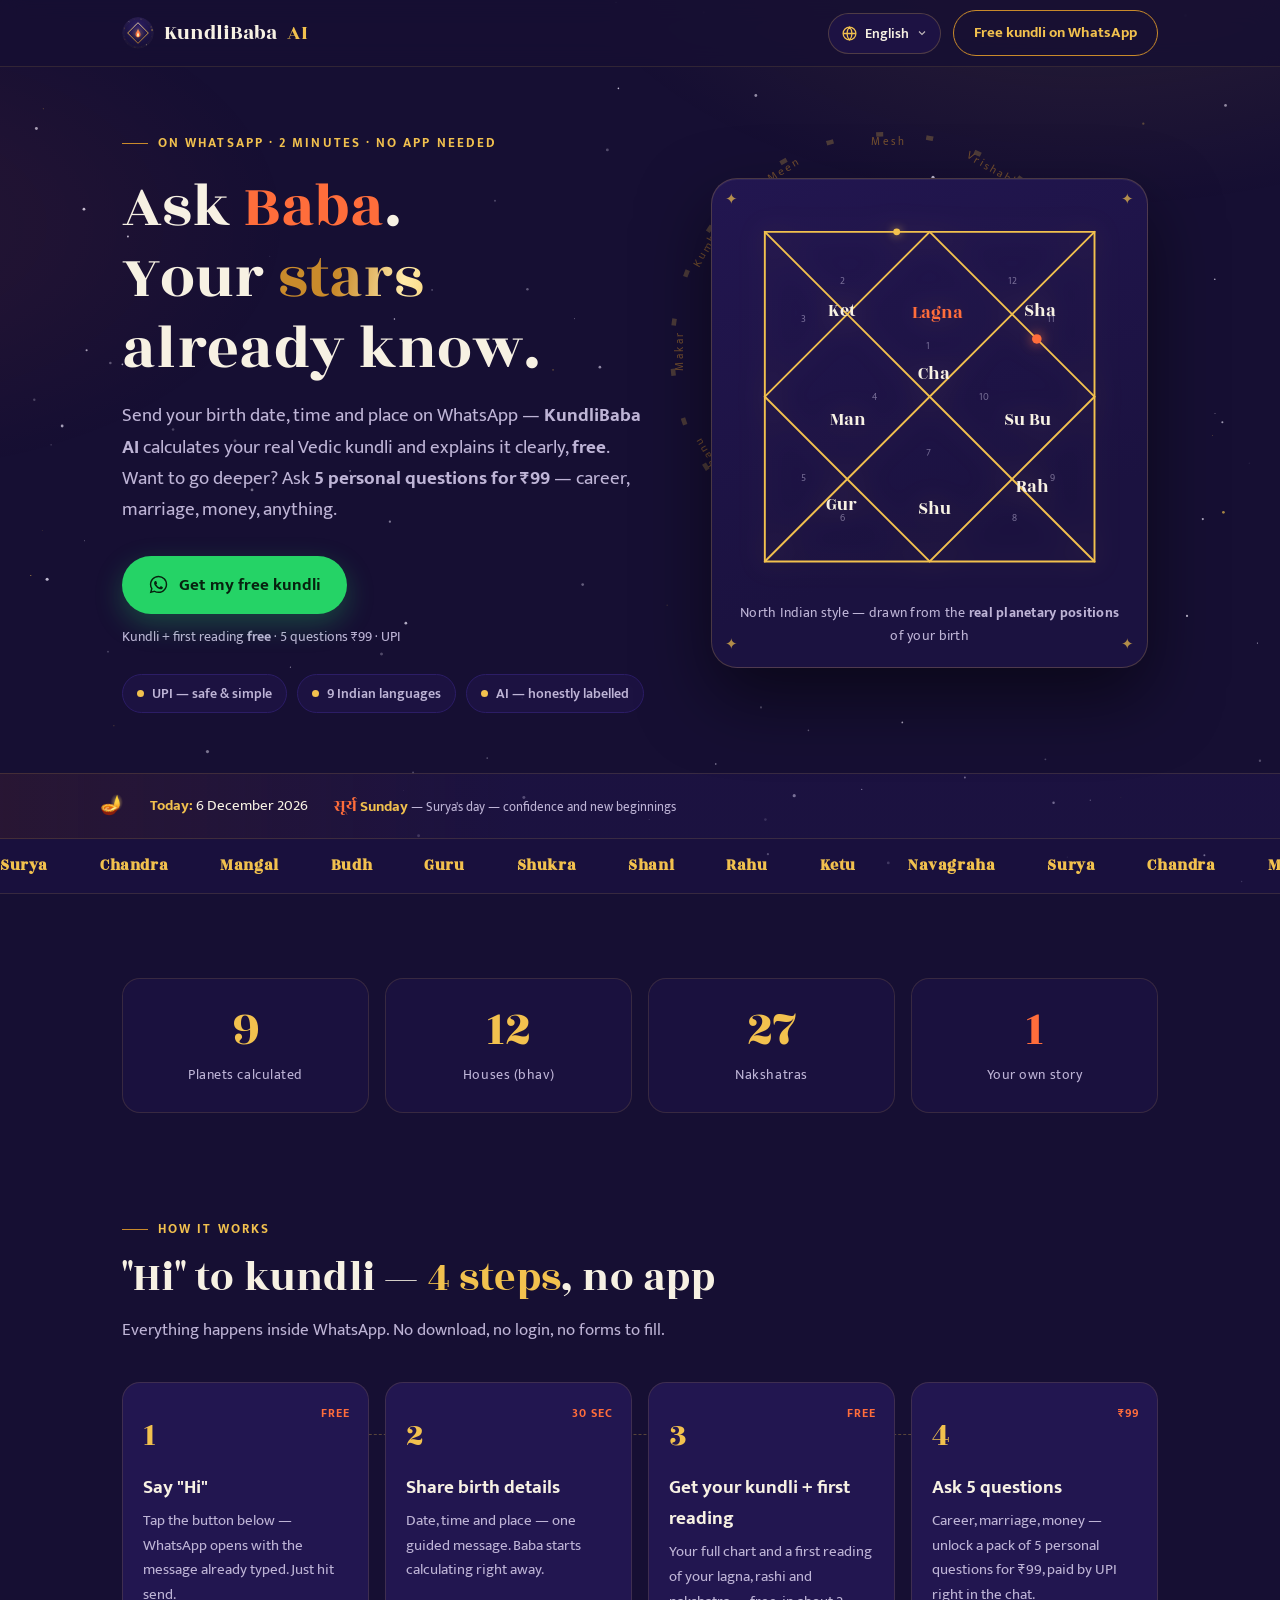
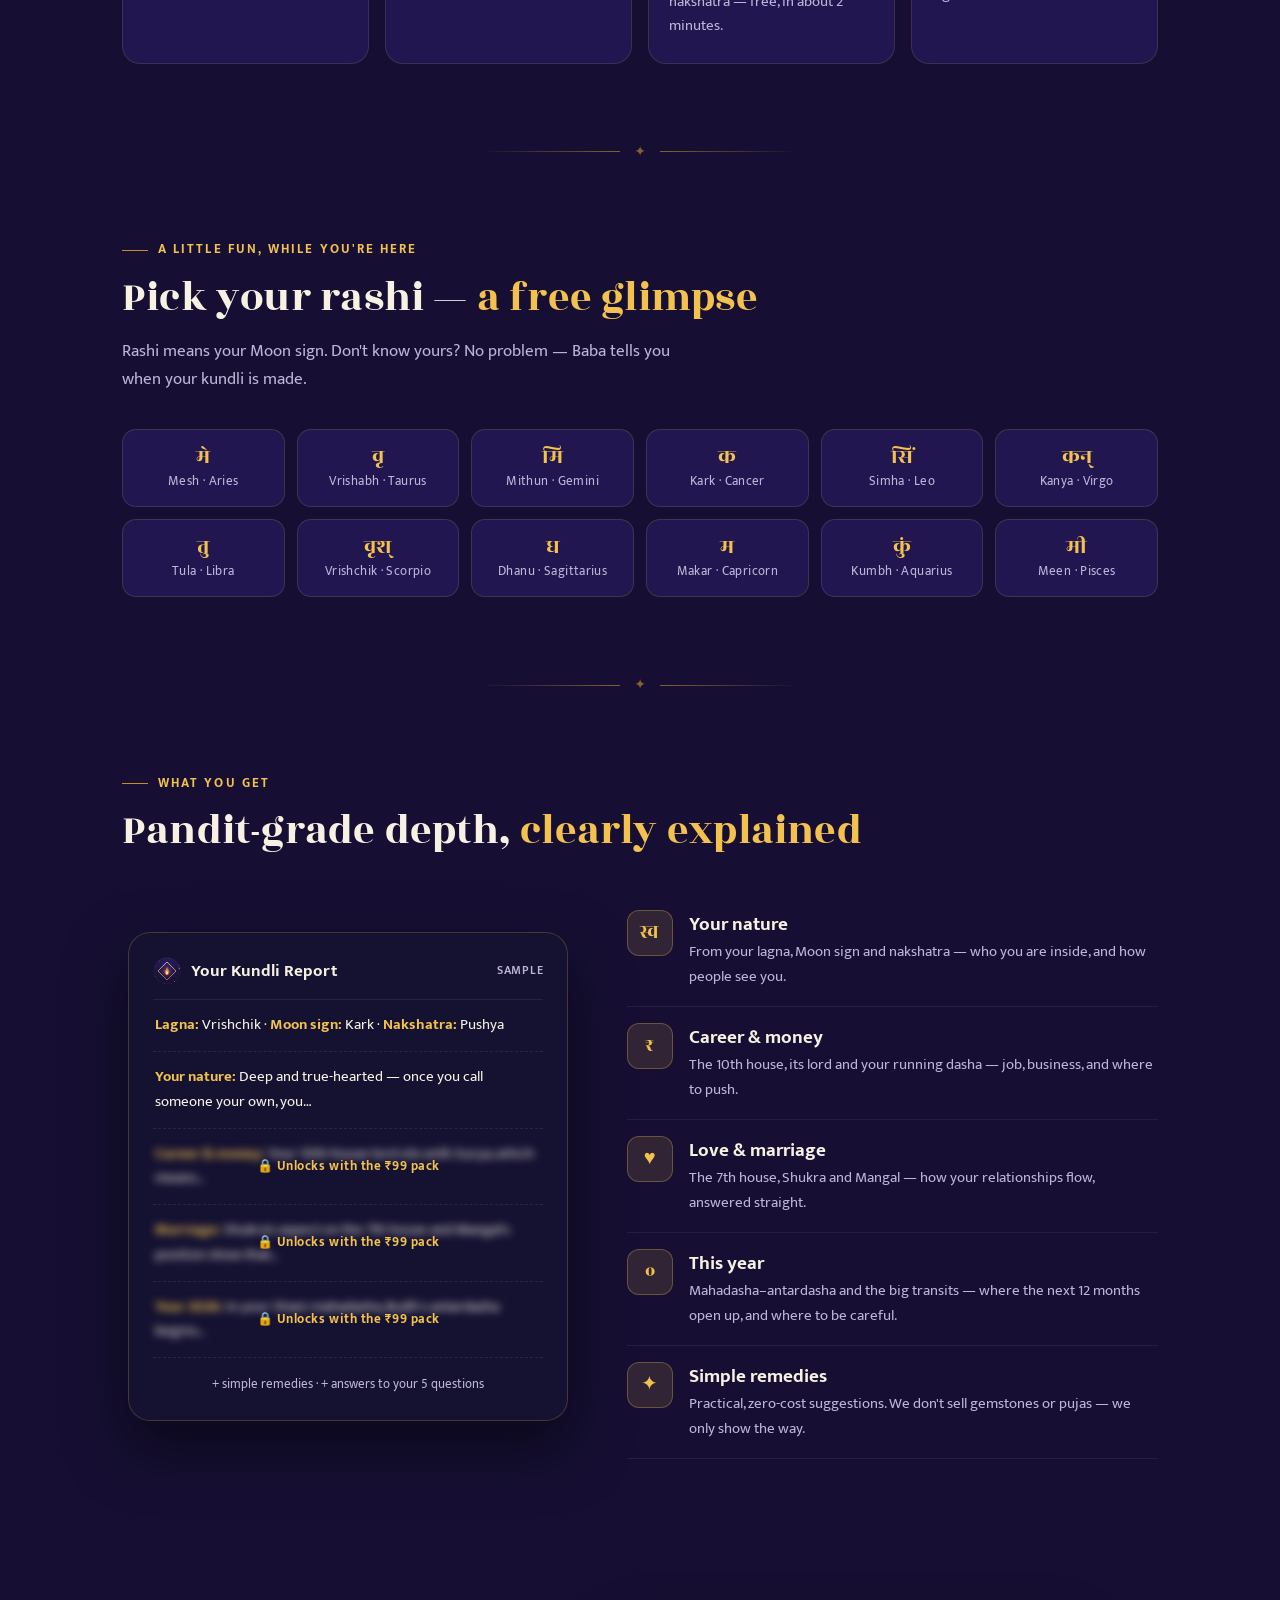
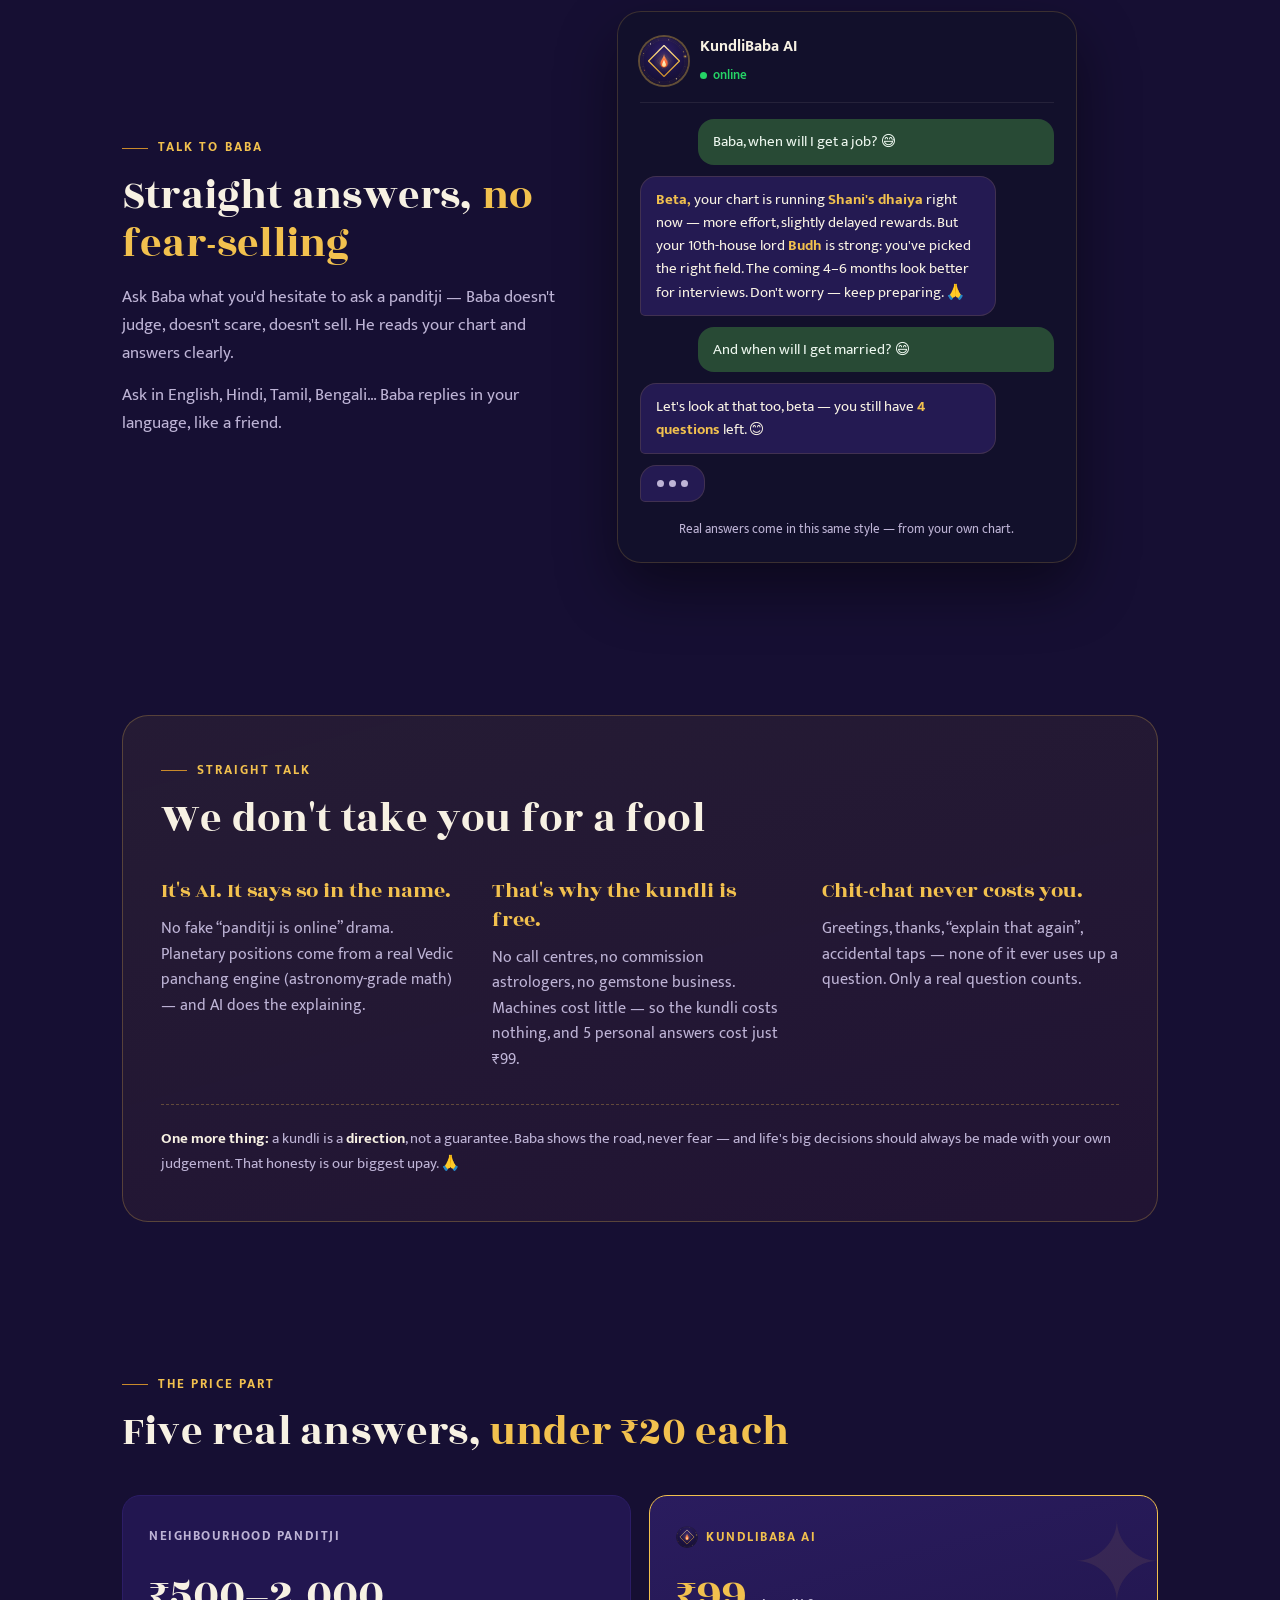
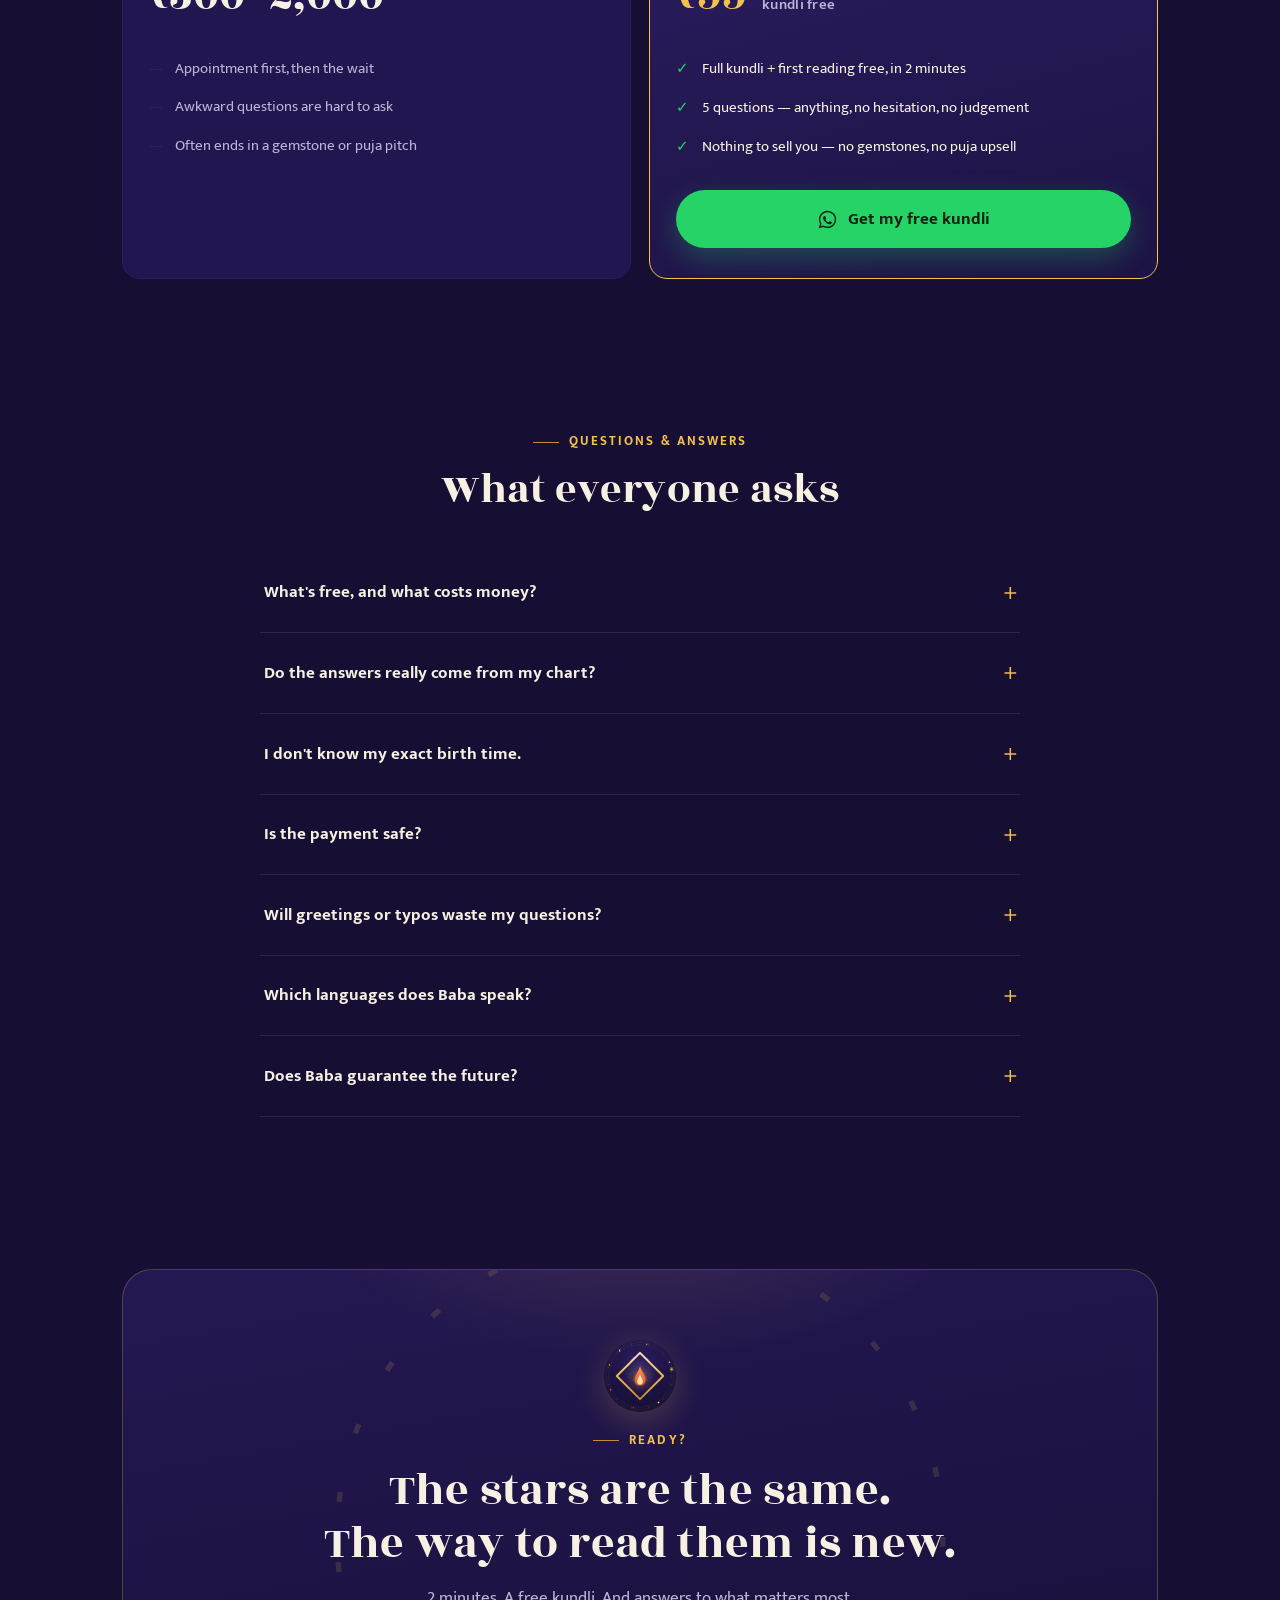
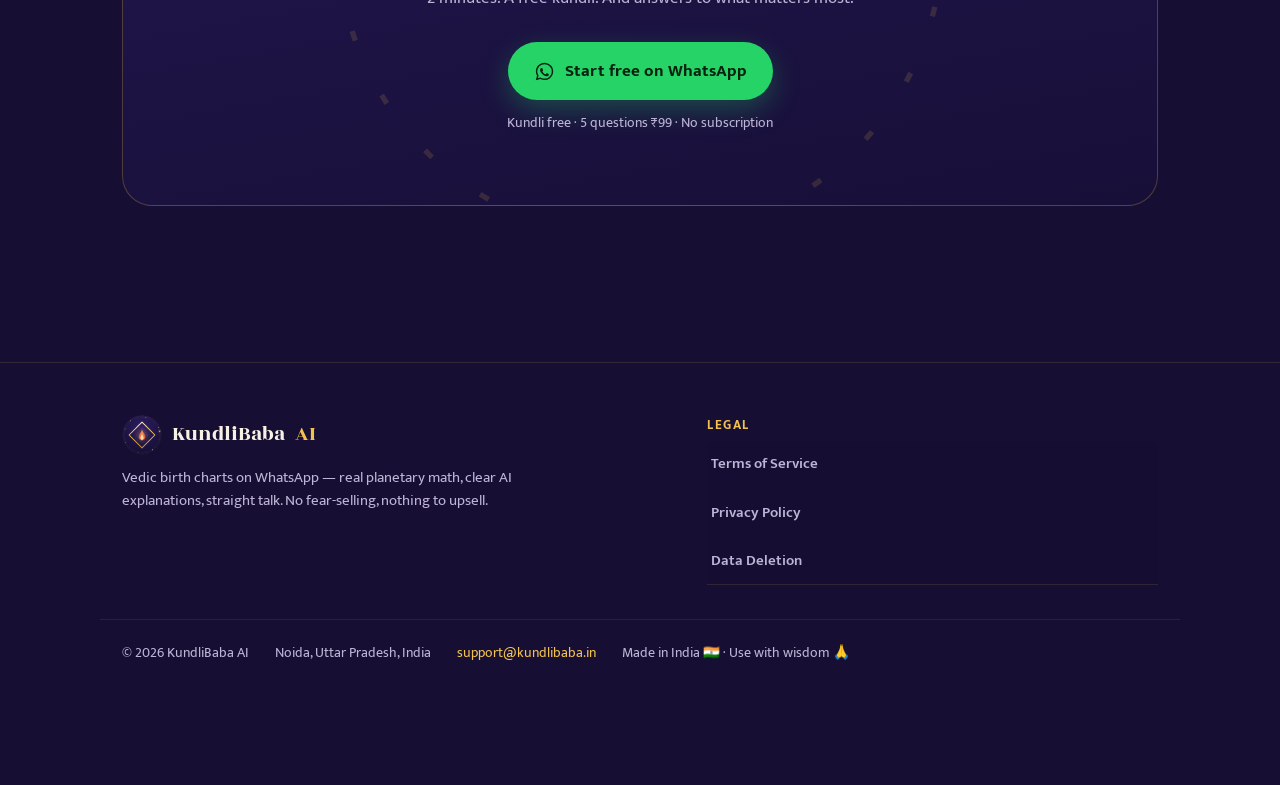
==== index.html @ a48cecd5 "i18n: full native-script purity for ticker, zodiac wheel and sample chart Per the "clean & standard"" ====
<!DOCTYPE html>
<html lang="en">
<head>
<meta charset="UTF-8">
<meta name="viewport" content="width=device-width, initial-scale=1.0">
<title>KundliBaba AI — Free Vedic Kundli on WhatsApp in 2 Minutes | 9 Indian Languages</title>
<meta name="description" content="Get your real Vedic janm kundli free on WhatsApp in 2 minutes — accurate planetary math, clear AI explanations in English, Hindi & 7 more Indian languages. Then ask 5 personal questions for just ₹99 via UPI.">
<meta property="og:title" content="KundliBaba AI — Free kundli on WhatsApp, 2 minutes">
<meta property="og:description" content="Send 'Hi' on WhatsApp. Share birth details. Get your full Vedic kundli + first reading free. Ask 5 personal questions for ₹99 via UPI. Available in 9 Indian languages.">
<meta property="og:type" content="website">
<meta property="og:url" content="https://kundlibaba.in">
<meta property="og:site_name" content="KundliBaba AI">
<meta property="og:image" content="https://kundlibaba.in/logo/icon-1024.png">
<meta property="og:image:width" content="1024">
<meta property="og:image:height" content="1024">
<meta property="og:image:alt" content="KundliBaba AI — Cosmic Yantra brand mark">
<meta name="twitter:card" content="summary">
<meta name="twitter:title" content="KundliBaba AI — Free kundli on WhatsApp, 2 minutes">
<meta name="twitter:description" content="Send 'Hi' on WhatsApp. Get your full Vedic kundli + first reading free. 5 personal questions for ₹99 via UPI. 9 Indian languages.">
<meta name="twitter:image" content="https://kundlibaba.in/logo/icon-1024.png">
<link rel="shortcut icon" href="logo/favicon-32.png">
<meta name="msapplication-TileImage" content="logo/icon-512.png">
<meta name="msapplication-TileColor" content="#160F33">
<link rel="manifest" href="site.webmanifest">
<link rel="icon" href="logo/icon-circle.svg" type="image/svg+xml">
<link rel="icon" href="logo/favicon-16.png" type="image/png" sizes="16x16">
<link rel="icon" href="logo/favicon-32.png" type="image/png" sizes="32x32">
<link rel="icon" href="logo/favicon-48.png" type="image/png" sizes="48x48">
<link rel="icon" href="logo/icon-64.png" type="image/png" sizes="64x64">
<link rel="icon" href="logo/icon-192.png" type="image/png" sizes="192x192">
<link rel="apple-touch-icon" href="logo/icon-180.png" sizes="180x180">
<link rel="apple-touch-icon" href="logo/dp-circle-640.png" sizes="640x640">
<script type="application/ld+json">{"@context":"https://schema.org","@type":"Organization","name":"KundliBaba AI","url":"https://kundlibaba.in","logo":"https://kundlibaba.in/logo/icon-1024.png","description":"Vedic janm kundli on WhatsApp — real planetary math, clear AI explanations in 9 Indian languages. Free kundli and first reading; 5 personal questions for ₹99.","contactPoint":{"@type":"ContactPoint","email":"support@kundlibaba.in","contactType":"customer support"}}</script>
<link rel="preconnect" href="https://fonts.googleapis.com">
<link rel="preconnect" href="https://fonts.gstatic.com" crossorigin>
<link href="https://fonts.googleapis.com/css2?family=Rozha+One&family=Mukta:wght@400;500;600;700&family=Noto+Sans+Devanagari:wght@400;600;700&family=Noto+Sans+Gurmukhi:wght@400;600;700&family=Noto+Sans+Gujarati:wght@400;600;700&family=Noto+Sans+Bengali:wght@400;600;700&family=Noto+Sans+Tamil:wght@400;600;700&family=Noto+Sans+Telugu:wght@400;600;700&display=swap" rel="stylesheet">
<style>
/* ================= KundliBaba AI — v3 tokens ================= */
:root{
  --raat:#160F33;--raat-2:#221650;--raat-3:#2C1D66;
  --gold:#F2C14E;--gold-deep:#C98A2B;--sindoor:#FF6D3B;
  --chaand:#F7F1E3;--chaand-dim:#BEB4D6;
  --wa:#25D366;--wa-deep:#1FAF54;
  --maxw:1080px;--radius:18px;
  --indic:'Noto Sans Devanagari','Noto Sans Gurmukhi','Noto Sans Gujarati','Noto Sans Bengali','Noto Sans Tamil','Noto Sans Telugu';
}
*{margin:0;padding:0;box-sizing:border-box}
html{scroll-behavior:smooth}
body{background:var(--raat);color:var(--chaand);font-family:'Mukta',var(--indic),system-ui,-apple-system,'Segoe UI',sans-serif;font-size:17px;line-height:1.65;overflow-x:hidden}
body::before{content:"";position:fixed;inset:0;pointer-events:none;z-index:1;
  background:radial-gradient(900px 500px at 85% -10%, rgba(242,193,78,.10), transparent 60%),
             radial-gradient(700px 420px at -10% 25%, rgba(255,109,59,.07), transparent 60%);}
::selection{background:var(--gold);color:var(--raat)}
img,svg{display:block;max-width:100%}
a{color:inherit}
#stars{position:fixed;inset:0;z-index:0;pointer-events:none}
.wrap{max-width:var(--maxw);margin:0 auto;padding:0 22px;position:relative;z-index:2}
.section{padding:76px 0;position:relative;z-index:2}
.eyebrow{font-size:13px;font-weight:700;letter-spacing:.16em;text-transform:uppercase;color:var(--gold);display:flex;align-items:center;gap:10px}
.eyebrow::before{content:"";width:26px;height:1px;background:var(--gold-deep)}
h1,h2{font-family:'Rozha One',var(--indic),Georgia,serif;font-weight:400;line-height:1.14;letter-spacing:.005em}
h2{font-size:clamp(28px,4.6vw,42px);margin:14px 0 14px}
.lead{color:var(--chaand-dim);max-width:56ch}
.gold-shimmer{background:linear-gradient(100deg,var(--gold-deep) 20%,#FFE9A8 40%,var(--gold) 60%,var(--gold-deep) 80%);background-size:220% 100%;-webkit-background-clip:text;background-clip:text;color:transparent;animation:shimmer 4.2s linear infinite}
@keyframes shimmer{to{background-position:-220% 0}}
.divider{display:flex;justify-content:center;align-items:center;gap:14px;color:var(--gold-deep);opacity:.65;font-size:14px}
.divider::before,.divider::after{content:"";height:1px;width:min(140px,24vw);background:linear-gradient(90deg,transparent,var(--gold-deep));}
.divider::after{background:linear-gradient(90deg,var(--gold-deep),transparent)}

/* progress bar */
#progress{position:fixed;top:0;left:0;height:3px;width:100%;background:linear-gradient(90deg,var(--gold),var(--sindoor));transform-origin:0 50%;transform:scaleX(0);z-index:70}

/* ---------- buttons ---------- */
.btn{display:inline-flex;align-items:center;justify-content:center;gap:10px;font-family:'Mukta',var(--indic),sans-serif;font-weight:700;font-size:17px;padding:15px 26px;border-radius:999px;text-decoration:none;transition:transform .15s ease,box-shadow .15s ease,background .15s ease;cursor:pointer;border:0;position:relative;overflow:hidden}
.btn:focus-visible{outline:3px solid var(--gold);outline-offset:3px}
.btn-wa{background:var(--wa);color:#07220F;box-shadow:0 10px 28px rgba(37,211,102,.28)}
.btn-wa::after{content:"";position:absolute;top:0;left:-80%;width:50%;height:100%;background:linear-gradient(100deg,transparent,rgba(255,255,255,.5),transparent);transform:skewX(-20deg);transition:left .55s ease}
.btn-wa:hover::after{left:130%}
.btn-wa:hover{transform:translateY(-2px);background:#2BE271;box-shadow:0 14px 34px rgba(37,211,102,.36)}
.btn-wa svg{width:21px;height:21px;flex:none}
.btn-ghost{background:transparent;color:var(--gold);border:1.5px solid var(--gold-deep);font-size:15px;padding:10px 20px}
.btn-ghost:hover{background:rgba(242,193,78,.08)}
.btn-note{font-size:13.5px;color:var(--chaand-dim);margin-top:12px}

/* ---------- nav ---------- */
nav{position:sticky;top:0;z-index:50;background:rgba(22,15,51,.82);backdrop-filter:blur(12px);border-bottom:1px solid rgba(242,193,78,.12)}
.nav-in{display:flex;align-items:center;justify-content:space-between;height:66px;gap:12px}
.logo{display:flex;align-items:center;gap:10px;text-decoration:none;font-family:'Rozha One',serif;font-size:21px;color:var(--chaand);flex:none}
.logo b{color:var(--gold);font-weight:400}
.logo-mark,.brand-mark{width:32px;height:32px;flex:none;border-radius:50%;object-fit:cover}
.brand-mark-lg{width:40px;height:40px}
.brand-mark-xl{width:72px;height:72px;box-shadow:0 8px 32px rgba(242,193,78,.22)}
.preview-head .brand-icon{width:28px;height:28px;border-radius:50%;object-fit:cover;flex:none}
.sticky-brand{width:38px;height:38px;border-radius:50%;object-fit:cover;flex:none}
.nav-right{display:flex;align-items:center;gap:12px}

/* ---------- language switcher ---------- */
.lang-switch{position:relative}
.lang-btn{display:inline-flex;align-items:center;gap:7px;background:rgba(34,22,80,.6);border:1px solid rgba(242,193,78,.24);color:var(--chaand);font-family:'Mukta',var(--indic),sans-serif;font-size:14px;font-weight:600;padding:8px 12px;border-radius:999px;cursor:pointer;transition:border-color .15s,background .15s;white-space:nowrap}
.lang-btn:hover{border-color:rgba(242,193,78,.5);background:rgba(34,22,80,.9)}
.lang-btn:focus-visible{outline:3px solid var(--gold);outline-offset:2px}
.lang-btn .globe{width:17px;height:17px;flex:none;color:var(--gold)}
.lang-btn .chev{width:12px;height:12px;flex:none;opacity:.75;transition:transform .2s}
.lang-switch.open .lang-btn .chev{transform:rotate(180deg)}
.lang-menu{position:absolute;top:calc(100% + 8px);right:0;min-width:172px;background:#1B1240;border:1px solid rgba(242,193,78,.25);border-radius:14px;box-shadow:0 20px 46px rgba(0,0,0,.55);padding:6px;list-style:none;margin:0;opacity:0;visibility:hidden;transform:translateY(-6px);transition:opacity .18s,transform .18s,visibility .18s;z-index:80;max-height:74vh;overflow-y:auto}
.lang-switch.open .lang-menu{opacity:1;visibility:visible;transform:none}
.lang-menu li{padding:10px 14px;border-radius:9px;font-size:15px;cursor:pointer;color:var(--chaand-dim);transition:background .14s,color .14s;display:flex;align-items:center;justify-content:space-between;gap:12px;font-family:'Mukta',var(--indic),sans-serif}
.lang-menu li:hover{background:rgba(242,193,78,.1);color:var(--chaand)}
.lang-menu li[aria-selected="true"]{color:var(--gold);font-weight:700}
.lang-menu li[aria-selected="true"]::after{content:"✓";color:var(--gold);font-size:13px}
.lang-menu li:focus-visible{outline:2px solid var(--gold);outline-offset:-2px}

/* ---------- hero ---------- */
.hero{padding:66px 0 60px;position:relative;z-index:2}
.hero-grid{display:grid;grid-template-columns:1.12fr .98fr;gap:56px;align-items:center}
.hero h1{font-size:clamp(38px,6vw,62px);margin:18px 0 16px}
.hero h1 .accent{color:var(--sindoor)}
.hero h1 .line{display:block;opacity:0;transform:translateY(26px);animation:rise .8s cubic-bezier(.2,.7,.2,1) forwards}
.hero h1 .line:nth-child(2){animation-delay:.14s}
.hero h1 .line:nth-child(3){animation-delay:.28s}
.hero .lead,.hero .cta-block{opacity:0;transform:translateY(22px);animation:rise .8s .42s cubic-bezier(.2,.7,.2,1) forwards}
.hero .cta-block{animation-delay:.56s}
@keyframes rise{to{opacity:1;transform:none}}
.hero .lead{font-size:clamp(17px,2vw,19px);margin-bottom:30px}
.chips{display:flex;flex-wrap:wrap;gap:10px;margin-top:26px}
.chip{display:inline-flex;align-items:center;gap:8px;font-size:14px;font-weight:600;color:var(--chaand-dim);border:1px solid var(--raat-3);border-radius:999px;padding:7px 14px;background:rgba(34,22,80,.5)}
.chip i{width:7px;height:7px;border-radius:50%;background:var(--gold);flex:none}

/* ---------- kundli + mandala (signature) ---------- */
.chart-holder{position:relative;padding:10px;perspective:1100px}
.mandala{position:absolute;inset:-9%;z-index:0;opacity:.5;animation:spin 90s linear infinite;pointer-events:none}
.mandala text{font-family:'Mukta',sans-serif;font-size:15px;letter-spacing:.22em;fill:var(--gold-deep)}
.mandala .ticks{fill:none;stroke:rgba(242,193,78,.5);stroke-width:6;stroke-dasharray:.14 .86}
@keyframes spin{to{transform:rotate(360deg)}}
.chart-frame{position:relative;z-index:1;background:linear-gradient(160deg,var(--raat-2),#1B1240 70%);border:1px solid rgba(242,193,78,.22);border-radius:26px;padding:26px 26px 20px;box-shadow:0 30px 70px rgba(0,0,0,.5),inset 0 1px 0 rgba(247,241,227,.06);transition:transform .18s ease;will-change:transform}
.corner{position:absolute;font-family:'Rozha One',serif;color:var(--gold);opacity:.7;font-size:15px}
.corner.c1{top:9px;left:13px}.corner.c2{top:9px;right:13px}.corner.c3{bottom:9px;left:13px}.corner.c4{bottom:9px;right:13px}
.chart-frame figcaption{text-align:center;font-size:13.5px;color:var(--chaand-dim);margin-top:14px;letter-spacing:.02em}
#kundli{width:100%;height:auto;filter:drop-shadow(0 0 14px rgba(242,193,78,.22))}
#kundli .line{fill:none;stroke:var(--gold);stroke-width:2;stroke-linecap:round;stroke-dasharray:1;stroke-dashoffset:1}
#kundli .graha{font-family:'Rozha One',serif;font-size:19px;fill:var(--chaand);opacity:0;transition:opacity .8s ease}
#kundli .graha.accent{fill:var(--sindoor)}
#kundli .housenum{font-family:'Mukta',sans-serif;font-size:10px;fill:rgba(190,180,214,.55);opacity:0;transition:opacity 1s ease .2s}
#kundli .orbiter{filter:drop-shadow(0 0 6px rgba(255,109,59,.8))}
#kundli .orbiter2{filter:drop-shadow(0 0 5px rgba(242,193,78,.8))}
.drawn #kundli .line{animation:draw 1.6s ease forwards}
.drawn #kundli .line:nth-of-type(2){animation-delay:.25s}
.drawn #kundli .line:nth-of-type(3){animation-delay:.5s}
.drawn #kundli .line:nth-of-type(4){animation-delay:.75s}
.drawn #kundli .graha,.drawn #kundli .housenum{opacity:1}
@keyframes draw{to{stroke-dashoffset:0}}

/* ---------- aaj ka din ---------- */
.aaj{border-top:1px solid rgba(242,193,78,.14);border-bottom:1px solid rgba(242,193,78,.14);background:linear-gradient(90deg,rgba(255,109,59,.08),rgba(34,22,80,.45) 40%);position:relative;z-index:2}
.aaj-in{display:flex;flex-wrap:wrap;align-items:center;gap:10px 26px;padding:16px 0;font-size:15px}
.aaj .diya{font-size:19px}
.aaj b{color:var(--gold)}
.aaj .dev{font-family:'Rozha One',var(--indic),serif;color:var(--sindoor);font-size:17px}
.aaj small{color:var(--chaand-dim)}

/* ---------- ticker ---------- */
.ticker{border-bottom:1px solid rgba(242,193,78,.14);overflow:hidden;padding:14px 0;background:rgba(34,22,80,.35);position:relative;z-index:2}
.ticker-track{display:flex;gap:44px;white-space:nowrap;width:max-content;animation:tick 42s linear infinite}
.ticker span{font-size:15px;color:var(--chaand-dim);letter-spacing:.04em}
.ticker b{color:var(--gold);font-weight:600;font-family:'Rozha One',var(--indic),serif;margin-right:8px;font-size:16px}
@keyframes tick{to{transform:translateX(-50%)}}

/* ---------- honest stats ---------- */
.stats{display:grid;grid-template-columns:repeat(4,1fr);gap:16px;margin-top:8px}
.stat{text-align:center;padding:26px 10px;border:1px solid rgba(242,193,78,.14);border-radius:var(--radius);background:rgba(34,22,80,.4)}
.stat .num{font-family:'Rozha One',serif;font-size:clamp(34px,5vw,50px);color:var(--gold);line-height:1}
.stat .lbl{font-size:14px;color:var(--chaand-dim);margin-top:8px;letter-spacing:.04em}
.stat.you .num{color:var(--sindoor)}

/* ---------- steps ---------- */
.steps{display:grid;grid-template-columns:repeat(4,1fr);gap:16px;margin-top:38px;counter-reset:step;position:relative}
.steps::before{content:"";position:absolute;top:52px;left:6%;right:6%;border-top:1.5px dashed rgba(242,193,78,.3)}
.step{background:var(--raat-2);border:1px solid rgba(242,193,78,.14);border-radius:var(--radius);padding:24px 20px;position:relative;transition:transform .2s ease,border-color .2s ease}
.step:hover{transform:translateY(-5px);border-color:rgba(242,193,78,.4)}
.step::before{counter-increment:step;content:counter(step);font-family:'Rozha One',serif;font-size:34px;color:var(--gold);display:block;margin-bottom:8px}
.step h3{font-size:19px;margin-bottom:6px;font-weight:700}
.step p{font-size:15px;color:var(--chaand-dim)}
.step .tag{position:absolute;top:22px;right:18px;font-size:11.5px;font-weight:700;letter-spacing:.08em;color:var(--sindoor);text-transform:uppercase}

/* ---------- rashi picker ---------- */
.rashi-grid{display:grid;grid-template-columns:repeat(6,1fr);gap:12px;margin-top:36px}
.rashi-chip{background:var(--raat-2);border:1px solid rgba(242,193,78,.16);border-radius:14px;padding:14px 8px;text-align:center;cursor:pointer;transition:transform .18s ease,border-color .18s ease,background .18s ease;font-family:'Mukta',var(--indic),sans-serif;color:var(--chaand)}
.rashi-chip .rs{font-family:'Rozha One',var(--indic),serif;font-size:22px;color:var(--gold);display:block;line-height:1.2}
.rashi-chip small{font-size:12.5px;color:var(--chaand-dim);letter-spacing:.03em}
.rashi-chip:hover{transform:translateY(-3px);border-color:rgba(242,193,78,.45)}
.rashi-chip.active{background:linear-gradient(165deg,#2A1C5E,#1D1345);border-color:var(--gold);box-shadow:0 12px 30px rgba(0,0,0,.35)}
.rashi-chip:focus-visible{outline:3px solid var(--gold);outline-offset:2px}
.rashi-out{margin-top:22px;border:1px solid rgba(242,193,78,.3);border-radius:var(--radius);background:linear-gradient(165deg,rgba(242,193,78,.08),rgba(34,22,80,.5));padding:26px 26px;display:none;animation:rise .5s ease}
.rashi-out.show{display:block}
.rashi-out h3{font-family:'Rozha One',var(--indic),serif;font-weight:400;font-size:24px;color:var(--gold);margin-bottom:8px}
.rashi-out p{color:var(--chaand)}
.rashi-out .hint{margin-top:14px;font-size:14px;color:var(--chaand-dim);border-top:1px dashed rgba(242,193,78,.3);padding-top:14px}

/* ---------- report: preview + list ---------- */
.report-grid{display:grid;grid-template-columns:.92fr 1.08fr;gap:52px;align-items:center;margin-top:38px}
.preview{background:#141131;border:1px solid rgba(242,193,78,.22);border-radius:22px;padding:24px;box-shadow:0 26px 60px rgba(0,0,0,.5);max-width:440px;width:100%;margin:0 auto}
.preview-head{display:flex;align-items:center;gap:10px;font-weight:700;padding-bottom:14px;border-bottom:1px solid rgba(247,241,227,.08)}
.preview-head small{margin-left:auto;font-weight:600;font-size:12px;color:var(--chaand-dim);letter-spacing:.06em}
.prow{padding:13px 2px;border-bottom:1px dashed rgba(247,241,227,.09);font-size:15px}
.prow b{color:var(--gold)}
.prow.locked{position:relative}
.prow.locked .txt{filter:blur(4.5px);user-select:none}
.prow.locked .lock-label{position:absolute;inset:0;display:flex;align-items:center;justify-content:center;font-size:13px;font-weight:700;color:var(--gold);letter-spacing:.04em;text-align:center;padding:0 8px}
.preview-foot{padding-top:16px;text-align:center;font-size:13px;color:var(--chaand-dim)}
.rlist{list-style:none}
.rlist li{display:flex;gap:16px;padding:16px 0;border-bottom:1px solid rgba(247,241,227,.07)}
.rlist .glyph{width:46px;height:46px;flex:none;border-radius:12px;display:flex;align-items:center;justify-content:center;background:rgba(242,193,78,.12);border:1px solid rgba(242,193,78,.3);font-family:'Rozha One',var(--indic),serif;font-size:20px;color:var(--gold)}
.rlist h3{font-size:18.5px;font-weight:700}
.rlist p{font-size:15px;color:var(--chaand-dim)}

/* ---------- chat demo ---------- */
.chat-wrap{display:grid;grid-template-columns:.9fr 1.1fr;gap:52px;align-items:center}
.chat{background:#12102B;border:1px solid rgba(242,193,78,.18);border-radius:24px;padding:22px;box-shadow:0 26px 60px rgba(0,0,0,.45);max-width:460px;width:100%}
.chat-head{display:flex;align-items:center;gap:12px;padding-bottom:14px;border-bottom:1px solid rgba(247,241,227,.08);margin-bottom:16px}
.chat-head .avatar,.chat-head .brand-mark,.chat-head .chat-avatar{width:48px;height:48px;flex:none;border-radius:50%;object-fit:cover;box-shadow:0 0 0 2px rgba(242,193,78,.35)}
.chat-head b{display:block;font-size:16px}
.chat-head small{color:var(--wa);font-size:12.5px;font-weight:600;display:inline-flex;align-items:center;gap:6px}
.chat-head small::before{content:"";width:7px;height:7px;border-radius:50%;background:var(--wa);animation:pulse 1.8s ease infinite}
@keyframes pulse{50%{opacity:.35}}
.bubble{max-width:86%;padding:11px 15px;border-radius:16px;font-size:15px;line-height:1.55;margin-bottom:11px}
.from-user{background:#284A35;color:#EDF7EF;margin-left:auto;border-bottom-right-radius:5px}
.from-baba{background:#241A52;color:var(--chaand);border:1px solid rgba(242,193,78,.14);border-bottom-left-radius:5px}
.from-baba b{color:var(--gold);font-weight:700}
.typing{display:inline-flex;gap:5px;padding:14px 16px}
.typing i{width:7px;height:7px;border-radius:50%;background:var(--chaand-dim);animation:bounce 1.2s ease infinite}
.typing i:nth-child(2){animation-delay:.15s}.typing i:nth-child(3){animation-delay:.3s}
@keyframes bounce{30%{transform:translateY(-5px);opacity:1}60%{transform:none;opacity:.5}}
.chat-note{text-align:center;font-size:13px;color:var(--chaand-dim);margin-top:6px}

/* ---------- seedhi baat ---------- */
.truth{border:1px solid rgba(242,193,78,.25);border-radius:26px;background:linear-gradient(165deg,rgba(242,193,78,.07),rgba(255,109,59,.05));padding:44px 38px}
.truth-grid{display:grid;grid-template-columns:repeat(3,1fr);gap:34px;margin-top:34px}
.truth-item h3{font-family:'Rozha One',var(--indic),serif;font-weight:400;font-size:22px;color:var(--gold);margin-bottom:10px;line-height:1.3}
.truth-item p{font-size:15.5px;color:var(--chaand-dim)}
.truth-foot{margin-top:32px;padding-top:22px;border-top:1px dashed rgba(242,193,78,.3);font-size:15px;color:var(--chaand-dim)}
.truth-foot b{color:var(--chaand)}

/* ---------- compare ---------- */
.compare{display:grid;grid-template-columns:1fr 1fr;gap:18px;margin-top:38px;align-items:stretch}
.price-card{border-radius:var(--radius);padding:30px 26px;border:1px solid var(--raat-3);background:var(--raat-2)}
.price-card.hero-price{border:1.5px solid var(--gold);background:linear-gradient(165deg,#2A1C5E,#1D1345);position:relative;overflow:hidden}
.price-card.hero-price::after{content:"✦";position:absolute;right:-6px;top:-18px;font-size:110px;color:rgba(242,193,78,.09)}
.price-card .who{font-size:13px;font-weight:700;letter-spacing:.12em;text-transform:uppercase;color:var(--chaand-dim);display:flex;align-items:center;gap:8px}
.price-card .who .brand-icon{width:22px;height:22px;border-radius:50%;object-fit:cover;flex:none}
.hero-price .who{color:var(--gold)}
.price-card .amount{font-family:'Rozha One',var(--indic),serif;font-size:clamp(34px,4.5vw,46px);margin:10px 0 4px}
.hero-price .amount{color:var(--gold)}
.price-card .amount .amount-sub{font-family:'Mukta',var(--indic),sans-serif;font-size:15px;color:var(--chaand-dim);font-weight:600;letter-spacing:.02em;margin-left:6px}
.price-card ul{list-style:none;margin-top:16px}
.price-card li{font-size:15px;color:var(--chaand-dim);padding:7px 0 7px 26px;position:relative}
.price-card li::before{content:"—";position:absolute;left:0;color:var(--raat-3)}
.hero-price li::before{content:"✓";color:var(--wa)}
.hero-price li{color:var(--chaand)}

/* ---------- FAQ ---------- */
.faq{max-width:760px;margin:38px auto 0}
details{border-bottom:1px solid rgba(247,241,227,.1)}
summary{cursor:pointer;list-style:none;display:flex;justify-content:space-between;align-items:center;gap:18px;padding:20px 4px;font-weight:700;font-size:17px}
summary::-webkit-details-marker{display:none}
summary::after{content:"+";font-family:'Rozha One',serif;font-size:24px;color:var(--gold);transition:transform .25s ease;flex:none}
details[open] summary::after{transform:rotate(45deg)}
details .ans{padding:0 4px 22px;color:var(--chaand-dim);font-size:15.5px;max-width:64ch}
summary:focus-visible{outline:3px solid var(--gold);outline-offset:2px;border-radius:6px}

/* ---------- final ---------- */
.final{text-align:center;border-radius:30px;padding:70px 30px;position:relative;overflow:hidden;background:radial-gradient(520px 280px at 50% -20%,rgba(242,193,78,.16),transparent 70%),linear-gradient(170deg,#241852,#170F38);border:1px solid rgba(242,193,78,.25)}
.final .ring{position:absolute;inset:auto;left:50%;top:50%;width:640px;height:640px;transform:translate(-50%,-50%);opacity:.14;animation:spin 120s linear infinite;pointer-events:none}
.final .brand-mark-xl{margin:0 auto 18px;position:relative}
.final h2{font-size:clamp(30px,5vw,46px);position:relative}
.final .lead{margin:12px auto 30px;position:relative}
.final .btn,.final .btn-note{position:relative}

/* ---------- footer ---------- */
footer{border-top:1px solid rgba(242,193,78,.14);padding:52px 0 120px;margin-top:80px;position:relative;z-index:2}
.foot-grid{display:grid;grid-template-columns:1.2fr 1fr;gap:44px}
.foot-brand .logo-mark{width:40px;height:40px}
.foot-brand p{color:var(--chaand-dim);font-size:14.5px;max-width:44ch;margin-top:12px}
.foot-legal nav{display:flex;flex-direction:column;gap:4px}
.foot-legal a{display:block;font-size:15px;font-weight:600;color:var(--chaand-dim);text-decoration:none;padding:10px 4px;transition:color .15s}
.foot-legal a:hover{color:var(--gold)}
.foot-legal .legal-label{font-size:13px;font-weight:700;letter-spacing:.12em;text-transform:uppercase;color:var(--gold);margin-bottom:6px}
.foot-meta{margin-top:34px;padding-top:22px;border-top:1px solid rgba(247,241,227,.08);display:flex;flex-wrap:wrap;gap:8px 26px;font-size:13.5px;color:var(--chaand-dim)}
.foot-meta a{color:var(--gold);text-decoration:none}
.foot-meta a:hover{text-decoration:underline}

/* ---------- sticky CTA ---------- */
.sticky-cta{position:fixed;left:0;right:0;bottom:0;z-index:60;padding:12px 16px calc(12px + env(safe-area-inset-bottom));background:rgba(18,12,42,.92);backdrop-filter:blur(14px);border-top:1px solid rgba(242,193,78,.2);display:none;transform:translateY(110%);transition:transform .35s ease}
.sticky-cta.show{transform:translateY(0)}
.sticky-in{display:flex;align-items:center;gap:14px;max-width:var(--maxw);margin:0 auto}
.sticky-in .price{font-family:'Rozha One',var(--indic),serif;font-size:24px;color:var(--gold);flex:none;line-height:1.05}
.sticky-in .price small{display:block;font-family:'Mukta',var(--indic),sans-serif;font-size:11px;color:var(--chaand-dim);letter-spacing:.04em}
.sticky-in .btn{flex:1;padding:13px 18px;font-size:16px}

/* ---------- reveal ---------- */
.reveal{opacity:0;transform:translateY(22px);transition:opacity .7s ease,transform .7s ease}
.reveal.in{opacity:1;transform:none}

/* ---------- responsive ---------- */
@media (max-width:900px){
  .section{padding:58px 0}
  .hero{padding:44px 0 40px}
  .hero-grid{grid-template-columns:1fr;gap:44px}
  .chart-holder{max-width:440px;margin:0 auto}
  .stats{grid-template-columns:repeat(2,1fr)}
  .steps{grid-template-columns:1fr 1fr}
  .steps::before{display:none}
  .rashi-grid{grid-template-columns:repeat(4,1fr)}
  .report-grid{grid-template-columns:1fr;gap:34px}
  .chat-wrap{grid-template-columns:1fr;gap:34px}
  .chat{margin:0 auto}
  .truth{padding:34px 24px}
  .truth-grid{grid-template-columns:1fr;gap:26px}
  .compare{grid-template-columns:1fr}
  .foot-grid{grid-template-columns:1fr}
  .sticky-cta{display:block}
  .nav-cta{display:none}
}
@media (max-width:520px){
  .steps{grid-template-columns:1fr}
  .rashi-grid{grid-template-columns:repeat(3,1fr)}
}
@media (max-width:360px){
  .lang-btn #langCurrent{display:none}
}
/* ---------- reduced motion ---------- */
@media (prefers-reduced-motion:reduce){
  html{scroll-behavior:auto}
  *{animation-duration:.001s!important;animation-iteration-count:1!important;transition:none!important}
  #kundli .line{stroke-dashoffset:0}
  #kundli .graha,#kundli .housenum{opacity:1}
  .hero h1 .line,.hero .lead,.hero .cta-block{opacity:1;transform:none}
  .reveal{opacity:1;transform:none}
  .mandala,.final .ring{animation:none}
}
</style>
</head>
<body>

<!-- ============================================================
     KundliBaba AI · kundlibaba.in · v3 "free kundli + ₹99 pack"
     ▸ Copy lives in i18n.js (9 languages). Default = English.
     ▸ Set WhatsApp number once below (const WA_NUMBER).
============================================================ -->

<canvas id="stars" aria-hidden="true"></canvas>
<div id="progress" aria-hidden="true"></div>

<nav>
  <div class="wrap nav-in">
    <a class="logo" href="#top" aria-label="KundliBaba AI home">
      <img class="logo-mark" src="logo/icon-circle.svg" width="32" height="32" alt="">
      KundliBaba <b>AI</b>
    </a>
    <div class="nav-right">
      <div class="lang-switch" id="langSwitch">
        <button class="lang-btn" id="langBtn" type="button" aria-haspopup="listbox" aria-expanded="false" aria-label="Choose language">
          <svg class="globe" viewBox="0 0 24 24" fill="none" stroke="currentColor" stroke-width="1.8" aria-hidden="true"><circle cx="12" cy="12" r="9"/><path d="M3 12h18M12 3c2.5 2.5 3.5 6 3.5 9S14.5 18.5 12 21C9.5 18.5 8.5 15 8.5 12S9.5 5.5 12 3Z"/></svg>
          <span id="langCurrent">English</span>
          <svg class="chev" viewBox="0 0 24 24" fill="none" stroke="currentColor" stroke-width="2.2" aria-hidden="true"><path d="M6 9l6 6 6-6"/></svg>
        </button>
        <ul class="lang-menu" id="langMenu" role="listbox" aria-label="Language"></ul>
      </div>
      <a class="btn btn-ghost nav-cta wa-link" href="#"><span data-i18n="navCta">Free kundli on WhatsApp</span></a>
    </div>
  </div>
</nav>

<!-- ================= HERO ================= -->
<header class="hero" id="top">
  <div class="wrap hero-grid">
    <div>
      <p class="eyebrow" data-i18n="heroEyebrow">On WhatsApp · 2 minutes · No app needed</p>
      <h1>
        <span class="line" data-i18n="heroL1">Ask <span class="accent">Baba</span>.</span>
        <span class="line" data-i18n="heroL2">Your <span class="gold-shimmer">stars</span></span>
        <span class="line" data-i18n="heroL3">already know.</span>
      </h1>
      <p class="lead" data-i18n="heroLead">Send your birth date, time and place on WhatsApp — <b>KundliBaba AI</b> calculates your real Vedic kundli and explains it clearly, <b>free</b>. Want to go deeper? Ask <b>5 personal questions for ₹99</b> — career, marriage, money, anything.</p>
      <div class="cta-block">
        <a class="btn btn-wa wa-link" href="#">
          <svg viewBox="0 0 24 24" fill="currentColor" aria-hidden="true"><path d="M12.04 2c-5.46 0-9.9 4.44-9.9 9.9 0 1.75.46 3.45 1.32 4.95L2 22l5.3-1.39a9.87 9.87 0 0 0 4.74 1.21h.01c5.46 0 9.9-4.44 9.9-9.9 0-2.65-1.03-5.14-2.9-7.01A9.83 9.83 0 0 0 12.04 2m0 1.67c2.2 0 4.27.86 5.82 2.42a8.18 8.18 0 0 1 2.41 5.82c0 4.54-3.7 8.23-8.24 8.23-1.48 0-2.93-.39-4.19-1.14l-.3-.18-3.12.82.83-3.04-.2-.31a8.2 8.2 0 0 1-1.26-4.38c0-4.54 3.7-8.24 8.25-8.24m-3.53 4.44c-.16 0-.43.06-.66.31-.22.25-.87.85-.87 2.07 0 1.22.89 2.4 1.01 2.57.12.16 1.75 2.67 4.23 3.74.59.26 1.05.41 1.41.52.59.19 1.13.16 1.56.1.47-.07 1.46-.6 1.67-1.18.2-.58.2-1.07.14-1.18-.06-.1-.22-.16-.47-.28-.25-.13-1.46-.72-1.69-.8-.22-.08-.39-.12-.55.12-.16.25-.63.8-.77.96-.14.17-.28.19-.53.06-.25-.12-1.05-.38-1.99-1.23-.74-.66-1.23-1.47-1.38-1.72-.14-.25-.01-.38.11-.51.11-.11.25-.29.37-.43.13-.15.17-.25.25-.42.08-.16.04-.31-.02-.43-.06-.13-.55-1.34-.76-1.84-.2-.48-.4-.42-.55-.42h-.51z"/></svg>
          <span data-i18n="heroCta">Get my free kundli</span>
        </a>
        <p class="btn-note" data-i18n="heroNote">Kundli + first reading <b>free</b> · 5 questions ₹99 · UPI</p>
        <div class="chips">
          <span class="chip"><i></i><span data-i18n="chipUpi">UPI — safe &amp; simple</span></span>
          <span class="chip"><i></i><span data-i18n="chipLangs">9 Indian languages</span></span>
          <span class="chip"><i></i><span data-i18n="chipAi">AI — honestly labelled</span></span>
        </div>
      </div>
    </div>

    <!-- signature: rotating rashi-mandala + self-drawing kundli with orbiting grahas -->
    <div class="chart-holder" id="chartHolder">
      <svg class="mandala" id="mandala" viewBox="0 0 600 600" aria-hidden="true">
        <circle class="ticks" cx="300" cy="300" r="284" pathLength="27"/>
      </svg>
      <figure class="chart-frame" id="chartFrame">
        <span class="corner c1">✦</span><span class="corner c2">✦</span><span class="corner c3">✦</span><span class="corner c4">✦</span>
        <svg id="kundli" viewBox="0 0 400 400" role="img" aria-label="North Indian style birth chart — 12 houses and nine planets">
          <path class="line" pathLength="1" d="M28 28 H372 V372 H28 Z"/>
          <path class="line" pathLength="1" d="M28 28 L372 372"/>
          <path class="line" pathLength="1" d="M372 28 L28 372"/>
          <path class="line" pathLength="1" d="M200 28 L372 200 L200 372 L28 200 Z"/>
          <text class="housenum" x="196" y="150">1</text>
          <text class="housenum" x="106" y="82">2</text>
          <text class="housenum" x="66" y="122">3</text>
          <text class="housenum" x="140" y="204">4</text>
          <text class="housenum" x="66" y="288">5</text>
          <text class="housenum" x="106" y="330">6</text>
          <text class="housenum" x="196" y="262">7</text>
          <text class="housenum" x="286" y="330">8</text>
          <text class="housenum" x="326" y="288">9</text>
          <text class="housenum" x="252" y="204">10</text>
          <text class="housenum" x="322" y="122">11</text>
          <text class="housenum" x="282" y="82">12</text>
          <text class="graha accent" data-graha="0" x="182" y="118" style="transition-delay:1.2s">लग्न</text>
          <text class="graha" data-graha="1" x="188" y="182" style="transition-delay:1.35s">चं</text>
          <text class="graha" data-graha="2" x="94" y="116" style="transition-delay:1.5s">के</text>
          <text class="graha" data-graha="3" x="96" y="230" style="transition-delay:1.65s">मं</text>
          <text class="graha" data-graha="4" x="92" y="318" style="transition-delay:1.8s">गु</text>
          <text class="graha" data-graha="5" x="188" y="322" style="transition-delay:1.95s">शु</text>
          <text class="graha" data-graha="6" x="290" y="300" style="transition-delay:2.1s">रा</text>
          <text class="graha" data-graha="7" x="278" y="230" style="transition-delay:2.25s">सू बु</text>
          <text class="graha" data-graha="8" x="298" y="116" style="transition-delay:2.4s">श</text>
          <circle class="orbiter" r="5" fill="#FF6D3B">
            <animateMotion dur="16s" repeatCount="indefinite" path="M200 28 L372 200 L200 372 L28 200 Z"/>
          </circle>
          <circle class="orbiter2" r="3.6" fill="#F2C14E">
            <animateMotion dur="26s" repeatCount="indefinite" path="M28 28 H372 V372 H28 Z"/>
          </circle>
        </svg>
        <figcaption data-i18n="chartCaption">North Indian style — drawn from the <b>real planetary positions</b> of your birth</figcaption>
      </figure>
    </div>
  </div>
</header>

<!-- ================= AAJ KA DIN (live) ================= -->
<div class="aaj">
  <div class="wrap aaj-in">
    <span class="diya">🪔</span>
    <span><b data-i18n="aajToday">Today:</b> <span id="aajDate">—</span></span>
    <span><span class="dev" id="aajGrahaDev">—</span> <b id="aajVaar">—</b> <small>— <span id="aajLine">…</span></small></span>
  </div>
</div>

<!-- ================= NAVAGRAHA TICKER ================= -->
<div class="ticker" aria-hidden="true">
  <div class="ticker-track" id="tickerTrack"></div>
</div>

<!-- ================= HONEST NUMBERS ================= -->
<section class="section" style="padding-bottom:30px">
  <div class="wrap">
    <div class="stats">
      <div class="stat reveal"><div class="num" data-count="9">0</div><div class="lbl" data-i18n="statPlanets">Planets calculated</div></div>
      <div class="stat reveal"><div class="num" data-count="12">0</div><div class="lbl" data-i18n="statHouses">Houses (bhav)</div></div>
      <div class="stat reveal"><div class="num" data-count="27">0</div><div class="lbl" data-i18n="statNakshatra">Nakshatras</div></div>
      <div class="stat you reveal"><div class="num">1</div><div class="lbl" data-i18n="statYou">Your own story</div></div>
    </div>
  </div>
</section>

<!-- ================= HOW IT WORKS ================= -->
<section class="section" id="kaise">
  <div class="wrap">
    <p class="eyebrow reveal" data-i18n="kaiseEyebrow">How it works</p>
    <h2 class="reveal" data-i18n="kaiseH2">"Hi" to kundli — <span style="color:var(--gold)">4 steps</span>, no app</h2>
    <p class="lead reveal" data-i18n="kaiseLead">Everything happens inside WhatsApp. No download, no login, no forms to fill.</p>
    <div class="steps">
      <div class="step reveal"><span class="tag" data-i18n="step1Tag">Free</span><h3 data-i18n="step1H">Say "Hi"</h3><p data-i18n="step1P">Tap the button below — WhatsApp opens with the message already typed. Just hit send.</p></div>
      <div class="step reveal"><span class="tag" data-i18n="step2Tag">30 sec</span><h3 data-i18n="step2H">Share birth details</h3><p data-i18n="step2P">Date, time and place — one guided message. Baba starts calculating right away.</p></div>
      <div class="step reveal"><span class="tag" data-i18n="step3Tag">Free</span><h3 data-i18n="step3H">Get your kundli + first reading</h3><p data-i18n="step3P">Your full chart and a first reading of your lagna, rashi and nakshatra — free, in about 2 minutes.</p></div>
      <div class="step reveal"><span class="tag" data-i18n="step4Tag">₹99</span><h3 data-i18n="step4H">Ask 5 questions</h3><p data-i18n="step4P">Career, marriage, money — unlock a pack of 5 personal questions for ₹99, paid by UPI right in the chat.</p></div>
    </div>
  </div>
</section>

<div class="divider" aria-hidden="true">✦</div>

<!-- ================= RASHI PICKER (interactive) ================= -->
<section class="section" id="rashi">
  <div class="wrap">
    <p class="eyebrow reveal" data-i18n="rashiEyebrow">A little fun, while you're here</p>
    <h2 class="reveal" data-i18n="rashiH2">Pick your rashi — <span style="color:var(--gold)">a free glimpse</span></h2>
    <p class="lead reveal" data-i18n="rashiLead">Rashi means your Moon sign. Don't know yours? No problem — Baba tells you when your kundli is made.</p>
    <div class="rashi-grid" id="rashiGrid" role="list"></div>
    <div class="rashi-out" id="rashiOut" aria-live="polite">
      <h3 id="rashiTitle"></h3>
      <p id="rashiText"></p>
      <p class="hint" data-i18n="rashiHint">This is only a rashi-level glimpse — <b style="color:var(--chaand)">your real story is written in your full chart:</b> lagna, nakshatra, dasha, everything. That kundli is free on WhatsApp. 😊</p>
    </div>
  </div>
</section>

<div class="divider" aria-hidden="true">✦</div>

<!-- ================= REPORT PREVIEW + CONTENTS ================= -->
<section class="section" id="report">
  <div class="wrap">
    <p class="eyebrow reveal" data-i18n="reportEyebrow">What you get</p>
    <h2 class="reveal" data-i18n="reportH2">Pandit-grade depth, <span style="color:var(--gold)">clearly explained</span></h2>
    <div class="report-grid">
      <div class="preview reveal" aria-label="Report sample">
        <div class="preview-head"><img class="brand-icon" src="logo/icon-circle.svg" width="28" height="28" alt=""> <span data-i18n="prevHead">Your Kundli Report</span> <small data-i18n="prevSample">SAMPLE</small></div>
        <div class="prow" data-i18n="prevRow1"><b>Lagna:</b> Vrishchik · <b>Moon sign:</b> Kark · <b>Nakshatra:</b> Pushya</div>
        <div class="prow" data-i18n="prevRow2"><b>Your nature:</b> Deep and true-hearted — once you call someone your own, you…</div>
        <div class="prow locked"><span class="txt" data-i18n="prevRow3"><b>Career &amp; money:</b> Your 10th-house lord sits with Surya, which means…</span><span class="lock-label" data-i18n="prevLock">🔒 Unlocks with the ₹99 pack</span></div>
        <div class="prow locked"><span class="txt" data-i18n="prevRow4"><b>Marriage:</b> Shukra's aspect on the 7th house and Mangal's position show that…</span><span class="lock-label" data-i18n="prevLock">🔒 Unlocks with the ₹99 pack</span></div>
        <div class="prow locked"><span class="txt" data-i18n="prevRow5"><b>Year 2026:</b> In your Shani mahadasha, Budh's antardasha begins…</span><span class="lock-label" data-i18n="prevLock">🔒 Unlocks with the ₹99 pack</span></div>
        <div class="preview-foot" data-i18n="prevFoot">+ simple remedies · + answers to your 5 questions</div>
      </div>
      <ul class="rlist">
        <li class="reveal"><div class="glyph">स्व</div><div><h3 data-i18n="r1H">Your nature</h3><p data-i18n="r1P">From your lagna, Moon sign and nakshatra — who you are inside, and how people see you.</p></div></li>
        <li class="reveal"><div class="glyph">₹</div><div><h3 data-i18n="r2H">Career &amp; money</h3><p data-i18n="r2P">The 10th house, its lord and your running dasha — job, business, and where to push.</p></div></li>
        <li class="reveal"><div class="glyph">♥</div><div><h3 data-i18n="r3H">Love &amp; marriage</h3><p data-i18n="r3P">The 7th house, Shukra and Mangal — how your relationships flow, answered straight.</p></div></li>
        <li class="reveal"><div class="glyph">॰</div><div><h3 data-i18n="r4H">This year</h3><p data-i18n="r4P">Mahadasha–antardasha and the big transits — where the next 12 months open up, and where to be careful.</p></div></li>
        <li class="reveal"><div class="glyph">✦</div><div><h3 data-i18n="r5H">Simple remedies</h3><p data-i18n="r5P">Practical, zero-cost suggestions. We don't sell gemstones or pujas — we only show the way.</p></div></li>
      </ul>
    </div>
  </div>
</section>

<!-- ================= CHAT DEMO ================= -->
<section class="section" id="baba">
  <div class="wrap chat-wrap">
    <div>
      <p class="eyebrow reveal" data-i18n="babaEyebrow">Talk to Baba</p>
      <h2 class="reveal" data-i18n="babaH2">Straight answers, <span style="color:var(--gold)">no fear-selling</span></h2>
      <p class="lead reveal" data-i18n="babaLead1">Ask Baba what you'd hesitate to ask a panditji — Baba doesn't judge, doesn't scare, doesn't sell. He reads your chart and answers clearly.</p>
      <p class="lead reveal" style="margin-top:14px" data-i18n="babaLead2">Ask in English, Hindi, Tamil, Bengali… Baba replies in your language, like a friend.</p>
    </div>
    <div class="chat reveal" aria-label="WhatsApp chat sample">
      <div class="chat-head">
        <img class="chat-avatar" src="logo/icon-circle.svg" width="48" height="48" alt="KundliBaba AI logo" decoding="async">
        <div><b>KundliBaba AI</b><small data-i18n="chatOnline">online</small></div>
      </div>
      <div class="bubble from-user" data-i18n="chatU1">Baba, when will I get a job? 😅</div>
      <div class="bubble from-baba" data-i18n="chatB1"><b>Beta,</b> your chart is running <b>Shani's dhaiya</b> right now — more effort, slightly delayed rewards. But your 10th-house lord <b>Budh</b> is strong: you've picked the right field. The coming 4–6 months look better for interviews. Don't worry — keep preparing. 🙏</div>
      <div class="bubble from-user" data-i18n="chatU2">And when will I get married? 😄</div>
      <div class="bubble from-baba" data-i18n="chatB2">Let's look at that too, beta — you still have <b>4 questions</b> left. 😊</div>
      <div class="bubble from-baba typing" aria-label="Baba is typing"><i></i><i></i><i></i></div>
      <p class="chat-note" data-i18n="chatNote">Real answers come in this same style — from your own chart.</p>
    </div>
  </div>
</section>

<!-- ================= SEEDHI BAAT ================= -->
<section class="section" id="seedhi-baat">
  <div class="wrap">
    <div class="truth reveal">
      <p class="eyebrow" data-i18n="truthEyebrow">Straight talk</p>
      <h2 data-i18n="truthH2">We don't take you for a fool</h2>
      <div class="truth-grid">
        <div class="truth-item">
          <h3 data-i18n="truth1H">It's AI. It says so in the name.</h3>
          <p data-i18n="truth1P">No fake "panditji is online" drama. Planetary positions come from a real Vedic panchang engine (astronomy-grade math) — and AI does the explaining.</p>
        </div>
        <div class="truth-item">
          <h3 data-i18n="truth2H">That's why the kundli is free.</h3>
          <p data-i18n="truth2P">No call centres, no commission astrologers, no gemstone business. Machines cost little — so the kundli costs nothing, and 5 personal answers cost just ₹99.</p>
        </div>
        <div class="truth-item">
          <h3 data-i18n="truth3H">Chit-chat never costs you.</h3>
          <p data-i18n="truth3P">Greetings, thanks, "explain that again", accidental taps — none of it ever uses up a question. Only a real question counts.</p>
        </div>
      </div>
      <p class="truth-foot" data-i18n="truthFoot"><b>One more thing:</b> a kundli is a <b>direction</b>, not a guarantee. Baba shows the road, never fear — and life's big decisions should always be made with your own judgement. That honesty is our biggest upay. 🙏</p>
    </div>
  </div>
</section>

<!-- ================= PRICE COMPARE ================= -->
<section class="section" id="daam">
  <div class="wrap">
    <p class="eyebrow reveal" data-i18n="daamEyebrow">The price part</p>
    <h2 class="reveal" data-i18n="daamH2">Five real answers, <span style="color:var(--gold)">under ₹20 each</span></h2>
    <div class="compare">
      <div class="price-card reveal">
        <p class="who" data-i18n="panditWho">Neighbourhood panditji</p>
        <p class="amount" data-i18n="panditAmount">₹500–2,000</p>
        <ul>
          <li data-i18n="panditLi1">Appointment first, then the wait</li>
          <li data-i18n="panditLi2">Awkward questions are hard to ask</li>
          <li data-i18n="panditLi3">Often ends in a gemstone or puja pitch</li>
        </ul>
      </div>
      <div class="price-card hero-price reveal">
        <p class="who"><img class="brand-icon" src="logo/icon-circle.svg" width="22" height="22" alt=""> KundliBaba AI</p>
        <p class="amount" data-i18n="kbAmount">₹99 <small class="amount-sub">kundli free</small></p>
        <ul>
          <li data-i18n="kbLi1">Full kundli + first reading free, in 2 minutes</li>
          <li data-i18n="kbLi2">5 questions — anything, no hesitation, no judgement</li>
          <li data-i18n="kbLi3">Nothing to sell you — no gemstones, no puja upsell</li>
        </ul>
        <div style="margin-top:24px"><a class="btn btn-wa wa-link" href="#" style="width:100%"><svg viewBox="0 0 24 24" fill="currentColor" width="20" height="20" aria-hidden="true"><path d="M12.04 2c-5.46 0-9.9 4.44-9.9 9.9 0 1.75.46 3.45 1.32 4.95L2 22l5.3-1.39a9.87 9.87 0 0 0 4.74 1.21h.01c5.46 0 9.9-4.44 9.9-9.9 0-2.65-1.03-5.14-2.9-7.01A9.83 9.83 0 0 0 12.04 2m0 1.67c2.2 0 4.27.86 5.82 2.42a8.18 8.18 0 0 1 2.41 5.82c0 4.54-3.7 8.23-8.24 8.23-1.48 0-2.93-.39-4.19-1.14l-.3-.18-3.12.82.83-3.04-.2-.31a8.2 8.2 0 0 1-1.26-4.38c0-4.54 3.7-8.24 8.25-8.24m-3.53 4.44c-.16 0-.43.06-.66.31-.22.25-.87.85-.87 2.07 0 1.22.89 2.4 1.01 2.57.12.16 1.75 2.67 4.23 3.74.59.26 1.05.41 1.41.52.59.19 1.13.16 1.56.1.47-.07 1.46-.6 1.67-1.18.2-.58.2-1.07.14-1.18-.06-.1-.22-.16-.47-.28-.25-.13-1.46-.72-1.69-.8-.22-.08-.39-.12-.55.12-.16.25-.63.8-.77.96-.14.17-.28.19-.53.06-.25-.12-1.05-.38-1.99-1.23-.74-.66-1.23-1.47-1.38-1.72-.14-.25-.01-.38.11-.51.11-.11.25-.29.37-.43.13-.15.17-.25.25-.42.08-.16.04-.31-.02-.43-.06-.13-.55-1.34-.76-1.84-.2-.48-.4-.42-.55-.42h-.51z"/></svg><span data-i18n="kbCta">Get my free kundli</span></a></div>
      </div>
    </div>
  </div>
</section>

<!-- ================= FAQ ================= -->
<section class="section" id="faq">
  <div class="wrap">
    <p class="eyebrow reveal" style="justify-content:center" data-i18n="faqEyebrow">Questions &amp; answers</p>
    <h2 class="reveal" style="text-align:center" data-i18n="faqH2">What everyone asks</h2>
    <div class="faq reveal">
      <details>
        <summary data-i18n="q1">What's free, and what costs money?</summary>
        <div class="ans" data-i18n="a1">Your full kundli and the first reading are free. After that, a pack of 5 questions costs ₹99 — paid by UPI inside the chat. No subscription, and nothing is ever charged without you tapping pay.</div>
      </details>
      <details>
        <summary data-i18n="q2">Do the answers really come from my chart?</summary>
        <div class="ans" data-i18n="a2">Yes. Your birth date, time and place give the real positions of the planets (the same math a panchang uses) — the report and every answer are based on that chart. The more accurate your birth time, the sharper the reading.</div>
      </details>
      <details>
        <summary data-i18n="q3">I don't know my exact birth time.</summary>
        <div class="ans" data-i18n="a3">An estimate works — the closer, the better. The reading also tells you which parts depend heavily on birth time, so you can weigh those lightly.</div>
      </details>
      <details>
        <summary data-i18n="q4">Is the payment safe?</summary>
        <div class="ans" data-i18n="a4">Yes — payments run on Razorpay, a bank-grade payment gateway, via UPI or card. We never see or store your card or bank details.</div>
      </details>
      <details>
        <summary data-i18n="q5">Will greetings or typos waste my questions?</summary>
        <div class="ans" data-i18n="a5">Never. Hi, thanks, "explain that again", accidental sends — none of these count. Only a genuine astrology question uses one of your 5.</div>
      </details>
      <details>
        <summary data-i18n="q6">Which languages does Baba speak?</summary>
        <div class="ans" data-i18n="a6">Nine: Hinglish, Hindi, English, Marathi, Punjabi, Gujarati, Bengali, Tamil and Telugu. Ask in your language and Baba replies in it — you can switch anytime.</div>
      </details>
      <details>
        <summary data-i18n="q7">Does Baba guarantee the future?</summary>
        <div class="ans" data-i18n="a7">No — and be wary of anyone who does. 😊 Jyotish shows direction: which period is like what, where to focus. Baba gives guidance, not fear or guarantees. For health, money or legal matters, always consult a qualified expert.</div>
      </details>
    </div>
  </div>
</section>

<!-- ================= FINAL CTA ================= -->
<section class="section">
  <div class="wrap">
    <div class="final reveal">
      <svg class="ring" viewBox="0 0 600 600" aria-hidden="true"><circle cx="300" cy="300" r="284" fill="none" stroke="#F2C14E" stroke-width="5" pathLength="27" stroke-dasharray=".14 .86"/></svg>
      <img class="brand-mark brand-mark-xl" src="logo/icon-circle.svg" width="72" height="72" alt="">
      <p class="eyebrow" style="justify-content:center" data-i18n="finalEyebrow">Ready?</p>
      <h2 data-i18n="finalH2">The stars are the same.<br>The way to read them is new.</h2>
      <p class="lead" style="text-align:center" data-i18n="finalLead">2 minutes. A free kundli. And answers to what matters most.</p>
      <a class="btn btn-wa wa-link" href="#"><svg viewBox="0 0 24 24" fill="currentColor" width="21" height="21" aria-hidden="true"><path d="M12.04 2c-5.46 0-9.9 4.44-9.9 9.9 0 1.75.46 3.45 1.32 4.95L2 22l5.3-1.39a9.87 9.87 0 0 0 4.74 1.21h.01c5.46 0 9.9-4.44 9.9-9.9 0-2.65-1.03-5.14-2.9-7.01A9.83 9.83 0 0 0 12.04 2m0 1.67c2.2 0 4.27.86 5.82 2.42a8.18 8.18 0 0 1 2.41 5.82c0 4.54-3.7 8.23-8.24 8.23-1.48 0-2.93-.39-4.19-1.14l-.3-.18-3.12.82.83-3.04-.2-.31a8.2 8.2 0 0 1-1.26-4.38c0-4.54 3.7-8.24 8.25-8.24m-3.53 4.44c-.16 0-.43.06-.66.31-.22.25-.87.85-.87 2.07 0 1.22.89 2.4 1.01 2.57.12.16 1.75 2.67 4.23 3.74.59.26 1.05.41 1.41.52.59.19 1.13.16 1.56.1.47-.07 1.46-.6 1.67-1.18.2-.58.2-1.07.14-1.18-.06-.1-.22-.16-.47-.28-.25-.13-1.46-.72-1.69-.8-.22-.08-.39-.12-.55.12-.16.25-.63.8-.77.96-.14.17-.28.19-.53.06-.25-.12-1.05-.38-1.99-1.23-.74-.66-1.23-1.47-1.38-1.72-.14-.25-.01-.38.11-.51.11-.11.25-.29.37-.43.13-.15.17-.25.25-.42.08-.16.04-.31-.02-.43-.06-.13-.55-1.34-.76-1.84-.2-.48-.4-.42-.55-.42h-.51z"/></svg><span data-i18n="finalCta">Start free on WhatsApp</span></a>
      <p class="btn-note" data-i18n="finalNote">Kundli free · 5 questions ₹99 · No subscription</p>
    </div>
  </div>
</section>

<!-- ================= FOOTER ================= -->
<footer>
  <div class="wrap foot-grid">
    <div class="foot-brand">
      <a class="logo" href="#top"><img class="logo-mark" src="logo/icon-circle.svg" width="40" height="40" alt="">KundliBaba <b>AI</b></a>
      <p data-i18n="footAbout">Vedic birth charts on WhatsApp — real planetary math, clear AI explanations, straight talk. No fear-selling, nothing to upsell.</p>
    </div>
    <div class="foot-legal">
      <p class="legal-label" data-i18n="footLegal">Legal</p>
      <nav aria-label="Legal pages">
        <a href="terms.html" data-i18n="footTerms">Terms of Service</a>
        <a href="privacy.html" data-i18n="footPrivacy">Privacy Policy</a>
        <a href="data-deletion.html" data-i18n="footDeletion">Data Deletion</a>
      </nav>
    </div>
  </div>
  <div class="wrap foot-meta">
    <span>© 2026 KundliBaba AI</span>
    <span>Noida, Uttar Pradesh, India</span>
    <a href="mailto:support@kundlibaba.in">support@kundlibaba.in</a>
    <span data-i18n="footMade">Made in India 🇮🇳 · Use with wisdom 🙏</span>
  </div>
</footer>

<!-- ================= STICKY MOBILE CTA ================= -->
<div class="sticky-cta" id="stickyCta" aria-hidden="true">
  <div class="sticky-in">
    <img class="sticky-brand" src="logo/icon-circle.svg" width="38" height="38" alt="">
    <div class="price"><span data-i18n="stickyPrice">FREE</span><small data-i18n="stickySub">kundli · 5 Qs ₹99</small></div>
    <a class="btn btn-wa wa-link" href="#"><span data-i18n="stickyCta">Chat on WhatsApp</span></a>
  </div>
</div>

<script src="i18n.js"></script>
<script>
/* ================== SET THIS ONCE ==================
   Your WhatsApp Business number (country code, no +).   */
const WA_NUMBER = "918796847677";
/* =================================================== */

const reduceMotion = matchMedia('(prefers-reduced-motion: reduce)').matches;
const KB = window.KB_I18N;
const SUPPORTED = KB.languages.map(l => l.code);
const DEFAULT_LANG = "en";
const LANG_KEY = "kb_lang";
let currentLang = DEFAULT_LANG;

// ---- refs for dynamic content ----
const el = id => document.getElementById(id);

function getInitialLang(){
  try {
    const saved = localStorage.getItem(LANG_KEY);
    if (saved && SUPPORTED.includes(saved)) return saved;
  } catch(e){}
  return DEFAULT_LANG; // page defaults to English
}

// ---- render dynamic sections from the active dictionary ----
function renderAaj(dict){
  const d = new Date(), v = (dict.vaar || KB.strings.en.vaar)[d.getDay()];
  try { el('aajDate').textContent = d.toLocaleDateString(dict.dateLocale || 'en-IN', {day:'numeric',month:'long',year:'numeric'}); }
  catch(e){ el('aajDate').textContent = d.toLocaleDateString('en-IN', {day:'numeric',month:'long',year:'numeric'}); }
  el('aajVaar').textContent = v[0];
  el('aajGrahaDev').textContent = v[1];
  el('aajLine').textContent = v[2];
}

function renderTicker(dict){
  const track = el('tickerTrack');
  // Each page shows planet names in its own script only: Latin audiences get the
  // romanisation, native pages get the native name (no foreign script leaks in).
  // The "✦ Navagraha" closer is stored as [star, word]; show the word for both.
  const showLat = currentLang === 'en' || currentLang === 'hinglish';
  const items = (dict.ticker || KB.strings.en.ticker)
    .map(([dev,lat]) => {
      const label = showLat ? (lat || dev) : (dev === '✦' ? (lat || dev) : dev);
      return `<span><b>${label}</b></span>`;
    }).join('');
  track.innerHTML = items + items; // duplicate for a seamless loop
}

// ---- rotating rashi mandala (localised per language) ----------------
function renderMandala(dict){
  const svg = el('mandala');
  if (!svg) return;
  svg.querySelectorAll('g').forEach(g => g.remove()); // keep the ticks circle
  const NS = 'http://www.w3.org/2000/svg';
  const names = (dict.rashi || KB.strings.en.rashi).map(r => (r[1] || '').split(' · ')[0].trim());
  names.forEach((n,i) => {
    const g = document.createElementNS(NS,'g');
    g.setAttribute('transform', `rotate(${i*30} 300 300)`);
    const t = document.createElementNS(NS,'text');
    t.setAttribute('x','300'); t.setAttribute('y','30'); t.setAttribute('text-anchor','middle');
    t.textContent = n;
    g.appendChild(t); svg.appendChild(g);
  });
}

// ---- sample-chart planet labels (localised per language) ------------
function renderChart(dict){
  const g = dict.graha || KB.strings.en.graha;
  document.querySelectorAll('#kundli .graha').forEach(t => {
    const i = +t.getAttribute('data-graha');
    if (!Number.isNaN(i) && g && g[i] != null) t.textContent = g[i];
  });
}

function renderRashi(dict){
  const grid = el('rashiGrid'), out = el('rashiOut');
  const title = el('rashiTitle'), text = el('rashiText');
  grid.innerHTML = '';
  out.classList.remove('show');
  (dict.rashi || KB.strings.en.rashi).forEach(([dev, name, line]) => {
    const b = document.createElement('button');
    b.className = 'rashi-chip'; b.type = 'button'; b.setAttribute('role','listitem');
    b.innerHTML = `<span class="rs">${dev}</span><small>${name}</small>`;
    b.addEventListener('click', () => {
      grid.querySelectorAll('.rashi-chip').forEach(c => c.classList.remove('active'));
      b.classList.add('active');
      title.textContent = `${name} ${dict.rashiGlimpse || ''}`.trim();
      text.textContent = line;
      out.classList.add('show');
    });
    grid.appendChild(b);
  });
}

// ---- apply a language across the whole page ----
function applyLang(lang){
  const dict = KB.strings[lang] || KB.strings.en;
  currentLang = lang;
  document.documentElement.lang = dict.htmlLang || lang;

  document.querySelectorAll('[data-i18n]').forEach(node => {
    const key = node.getAttribute('data-i18n');
    if (dict[key] != null) node.innerHTML = dict[key];
  });

  const waUrl = `https://wa.me/${WA_NUMBER}?text=${encodeURIComponent(dict.waText || '')}`;
  document.querySelectorAll('.wa-link').forEach(a => { a.href = waUrl; a.rel = "noopener"; });

  renderAaj(dict);
  renderTicker(dict);
  renderRashi(dict);
  renderMandala(dict);
  renderChart(dict);

  const cur = KB.languages.find(l => l.code === lang);
  el('langCurrent').textContent = cur ? cur.native : 'English';
  document.querySelectorAll('#langMenu [role="option"]').forEach(li => {
    li.setAttribute('aria-selected', li.dataset.lang === lang ? 'true' : 'false');
  });

  try { localStorage.setItem(LANG_KEY, lang); } catch(e){}
}

// ---- language switcher UI ----
(() => {
  const wrap = el('langSwitch'), btn = el('langBtn'), menu = el('langMenu');

  KB.languages.forEach(l => {
    const li = document.createElement('li');
    li.setAttribute('role','option');
    li.dataset.lang = l.code;
    li.tabIndex = 0;
    li.textContent = l.native;
    li.addEventListener('click', () => { applyLang(l.code); close(); btn.focus(); });
    li.addEventListener('keydown', e => {
      if (e.key === 'Enter' || e.key === ' ') { e.preventDefault(); applyLang(l.code); close(); btn.focus(); }
    });
    menu.appendChild(li);
  });

  const open = () => { wrap.classList.add('open'); btn.setAttribute('aria-expanded','true'); };
  const close = () => { wrap.classList.remove('open'); btn.setAttribute('aria-expanded','false'); };
  const toggle = () => wrap.classList.contains('open') ? close() : open();

  btn.addEventListener('click', e => { e.stopPropagation(); toggle(); });
  document.addEventListener('click', e => { if (!wrap.contains(e.target)) close(); });
  document.addEventListener('keydown', e => { if (e.key === 'Escape') close(); });
})();

// ---- boot the language layer ----
applyLang(getInitialLang());

// ---- starfield ----------------------------------------------------
(() => {
  const cv = document.getElementById('stars'), ctx = cv.getContext('2d');
  let stars = [], shoot = null, W, H, raf;
  const resize = () => {
    const dpr = Math.min(devicePixelRatio || 1, 2);
    W = innerWidth; H = innerHeight;
    cv.width = W * dpr; cv.height = H * dpr; cv.style.width = W + 'px'; cv.style.height = H + 'px';
    ctx.setTransform(dpr, 0, 0, dpr, 0, 0);
    const n = Math.min(150, Math.round(W * H / 11000));
    stars = Array.from({length:n}, () => ({
      x: Math.random()*W, y: Math.random()*H,
      r: Math.random()*1.3 + .3, p: Math.random()*Math.PI*2,
      s: .4 + Math.random()*.9, gold: Math.random() < .18
    }));
  };
  const draw = t => {
    ctx.clearRect(0,0,W,H);
    for (const st of stars) {
      const a = .25 + .55 * (0.5 + 0.5*Math.sin(st.p + t*0.001*st.s));
      ctx.globalAlpha = a;
      ctx.fillStyle = st.gold ? '#F2C14E' : '#EDE7FB';
      ctx.beginPath(); ctx.arc(st.x, st.y, st.r, 0, 7); ctx.fill();
    }
    // shooting star
    if (!reduceMotion) {
      if (!shoot && Math.random() < 0.004) {
        const y = Math.random()*H*0.5;
        shoot = { x: Math.random()*W*0.7, y, vx: 7+Math.random()*4, vy: 2.4+Math.random()*1.6, life: 1 };
      }
      if (shoot) {
        shoot.x += shoot.vx; shoot.y += shoot.vy; shoot.life -= .022;
        ctx.globalAlpha = Math.max(shoot.life,0);
        const g = ctx.createLinearGradient(shoot.x, shoot.y, shoot.x-60, shoot.y-22);
        g.addColorStop(0,'#FFF3CF'); g.addColorStop(1,'transparent');
        ctx.strokeStyle = g; ctx.lineWidth = 1.6;
        ctx.beginPath(); ctx.moveTo(shoot.x, shoot.y); ctx.lineTo(shoot.x-60, shoot.y-22); ctx.stroke();
        if (shoot.life <= 0 || shoot.x > W+80) shoot = null;
      }
    }
    ctx.globalAlpha = 1;
    raf = requestAnimationFrame(draw);
  };
  resize(); addEventListener('resize', resize);
  if (reduceMotion) { // static sky
    for (const st of stars){ ctx.globalAlpha=.5; ctx.fillStyle= st.gold?'#F2C14E':'#EDE7FB'; ctx.beginPath(); ctx.arc(st.x,st.y,st.r,0,7); ctx.fill(); }
  } else {
    raf = requestAnimationFrame(draw);
    document.addEventListener('visibilitychange', () => {
      if (document.hidden) cancelAnimationFrame(raf); else raf = requestAnimationFrame(draw);
    });
  }
})();

// ---- kundli draw + remove orbiters on reduced motion ---------------
window.addEventListener('load', () => {
  if (reduceMotion) document.querySelectorAll('#kundli animateMotion').forEach(a => a.parentElement.remove());
  requestAnimationFrame(() => document.getElementById('chartHolder').classList.add('drawn'));
});

// ---- tilt on the chart card (fine pointers only) --------------------
(() => {
  if (reduceMotion || !matchMedia('(hover:hover) and (pointer:fine)').matches) return;
  const holder = document.getElementById('chartHolder'), card = document.getElementById('chartFrame');
  let raf = null;
  holder.addEventListener('pointermove', e => {
    if (raf) return;
    raf = requestAnimationFrame(() => {
      const r = holder.getBoundingClientRect();
      const rx = ((e.clientY - r.top)/r.height - .5) * -8;
      const ry = ((e.clientX - r.left)/r.width - .5) * 8;
      card.style.transform = `rotateX(${rx}deg) rotateY(${ry}deg)`;
      raf = null;
    });
  });
  holder.addEventListener('pointerleave', () => card.style.transform = '');
})();

// ---- honest count-ups ------------------------------------------------
(() => {
  const ease = x => 1 - Math.pow(1-x, 3);
  const io = new IntersectionObserver(entries => entries.forEach(en => {
    if (!en.isIntersecting) return;
    io.unobserve(en.target);
    const el = en.target, target = +el.dataset.count;
    if (reduceMotion) { el.textContent = target; return; }
    const t0 = performance.now(), dur = 900;
    (function tick(t){
      const p = Math.min((t - t0)/dur, 1);
      el.textContent = Math.round(ease(p)*target);
      if (p < 1) requestAnimationFrame(tick);
    })(t0);
  }), {threshold:.6});
  document.querySelectorAll('[data-count]').forEach(el => io.observe(el));
})();

// ---- reveal on scroll -------------------------------------------------
const io = new IntersectionObserver(entries => {
  entries.forEach(e => { if (e.isIntersecting) { e.target.classList.add('in'); io.unobserve(e.target); } });
}, { threshold: 0.12 });
document.querySelectorAll('.reveal').forEach(el => io.observe(el));

// ---- sticky mobile CTA -------------------------------------------------
const hero = document.querySelector('.hero');
const sticky = document.getElementById('stickyCta');
new IntersectionObserver(([e]) => {
  sticky.classList.toggle('show', !e.isIntersecting);
  sticky.setAttribute('aria-hidden', e.isIntersecting);
}, { threshold: 0 }).observe(hero);

// ---- scroll progress bar ------------------------------------------------
(() => {
  const bar = document.getElementById('progress');
  let raf = null;
  const update = () => {
    const h = document.documentElement;
    const p = h.scrollTop / (h.scrollHeight - h.clientHeight || 1);
    bar.style.transform = `scaleX(${p})`;
    raf = null;
  };
  addEventListener('scroll', () => { if (!raf) raf = requestAnimationFrame(update); }, {passive:true});
  update();
})();
</script>
</body>
</html>
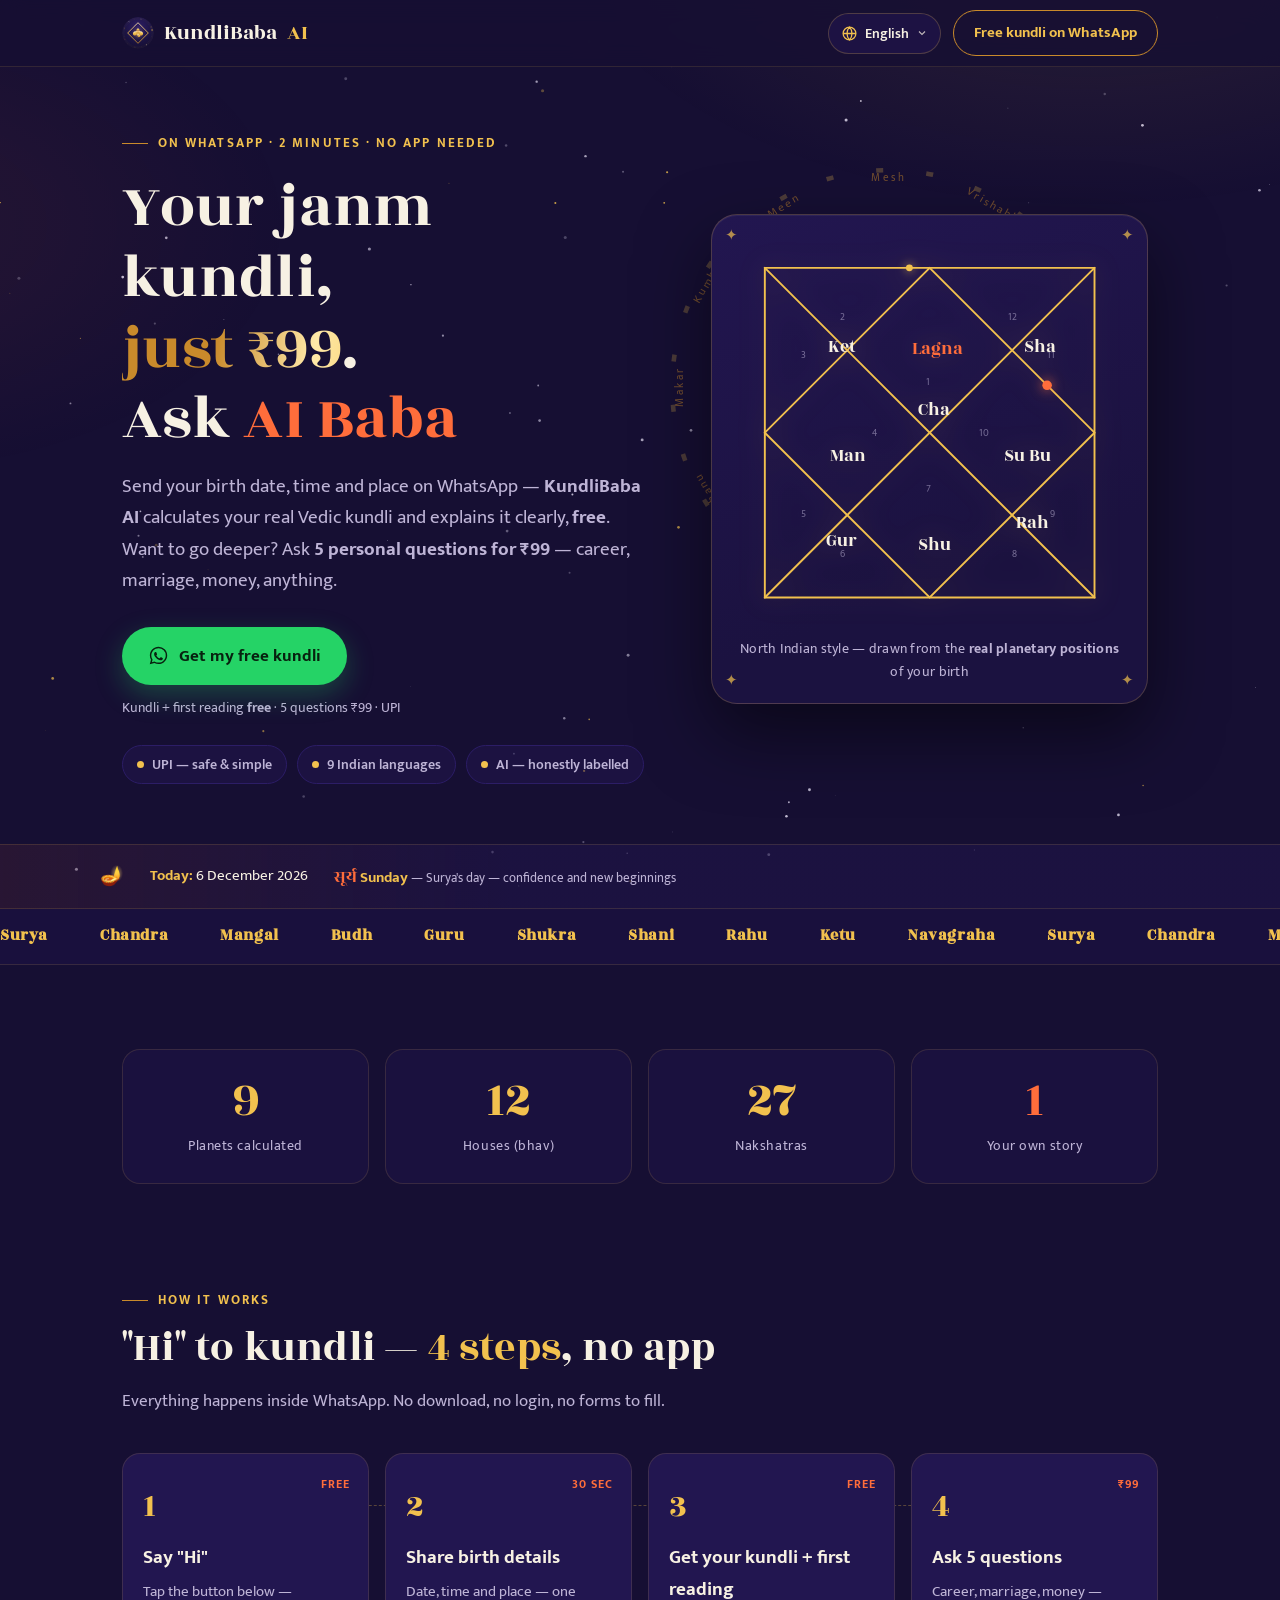
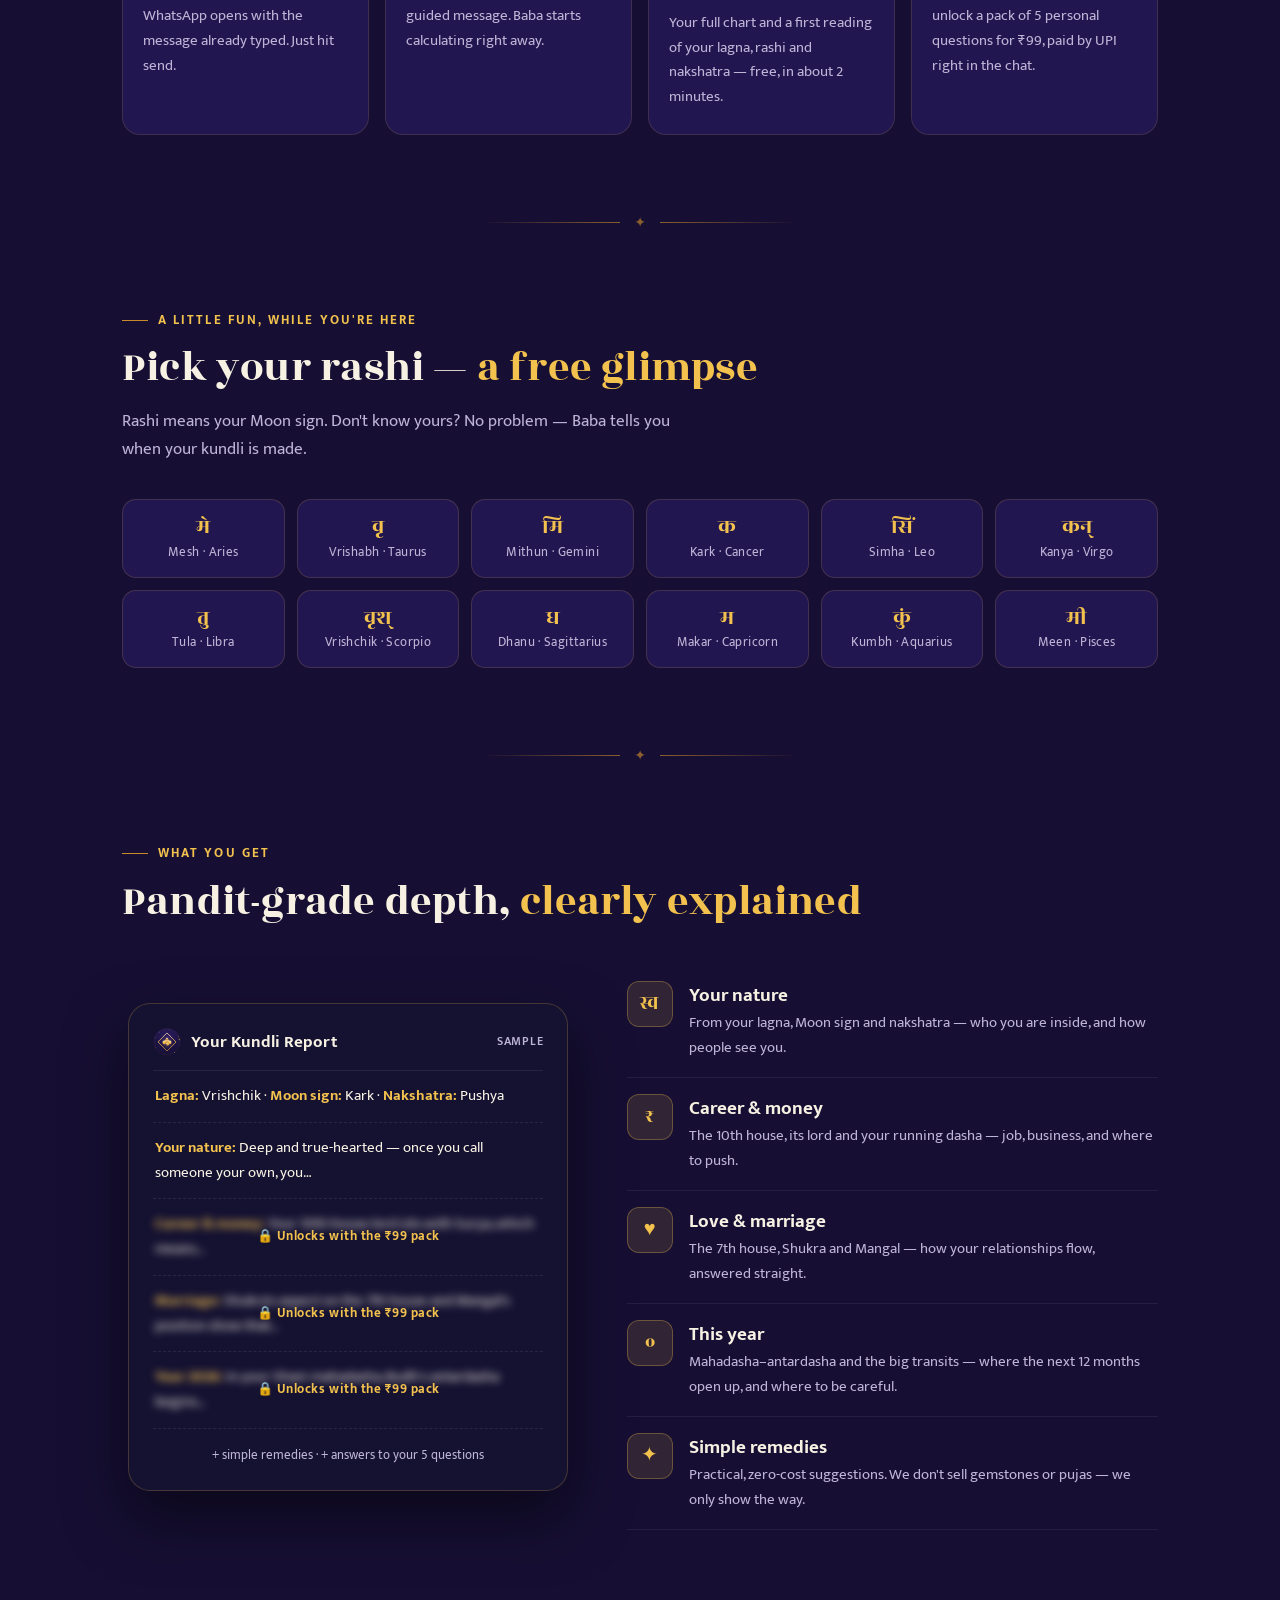
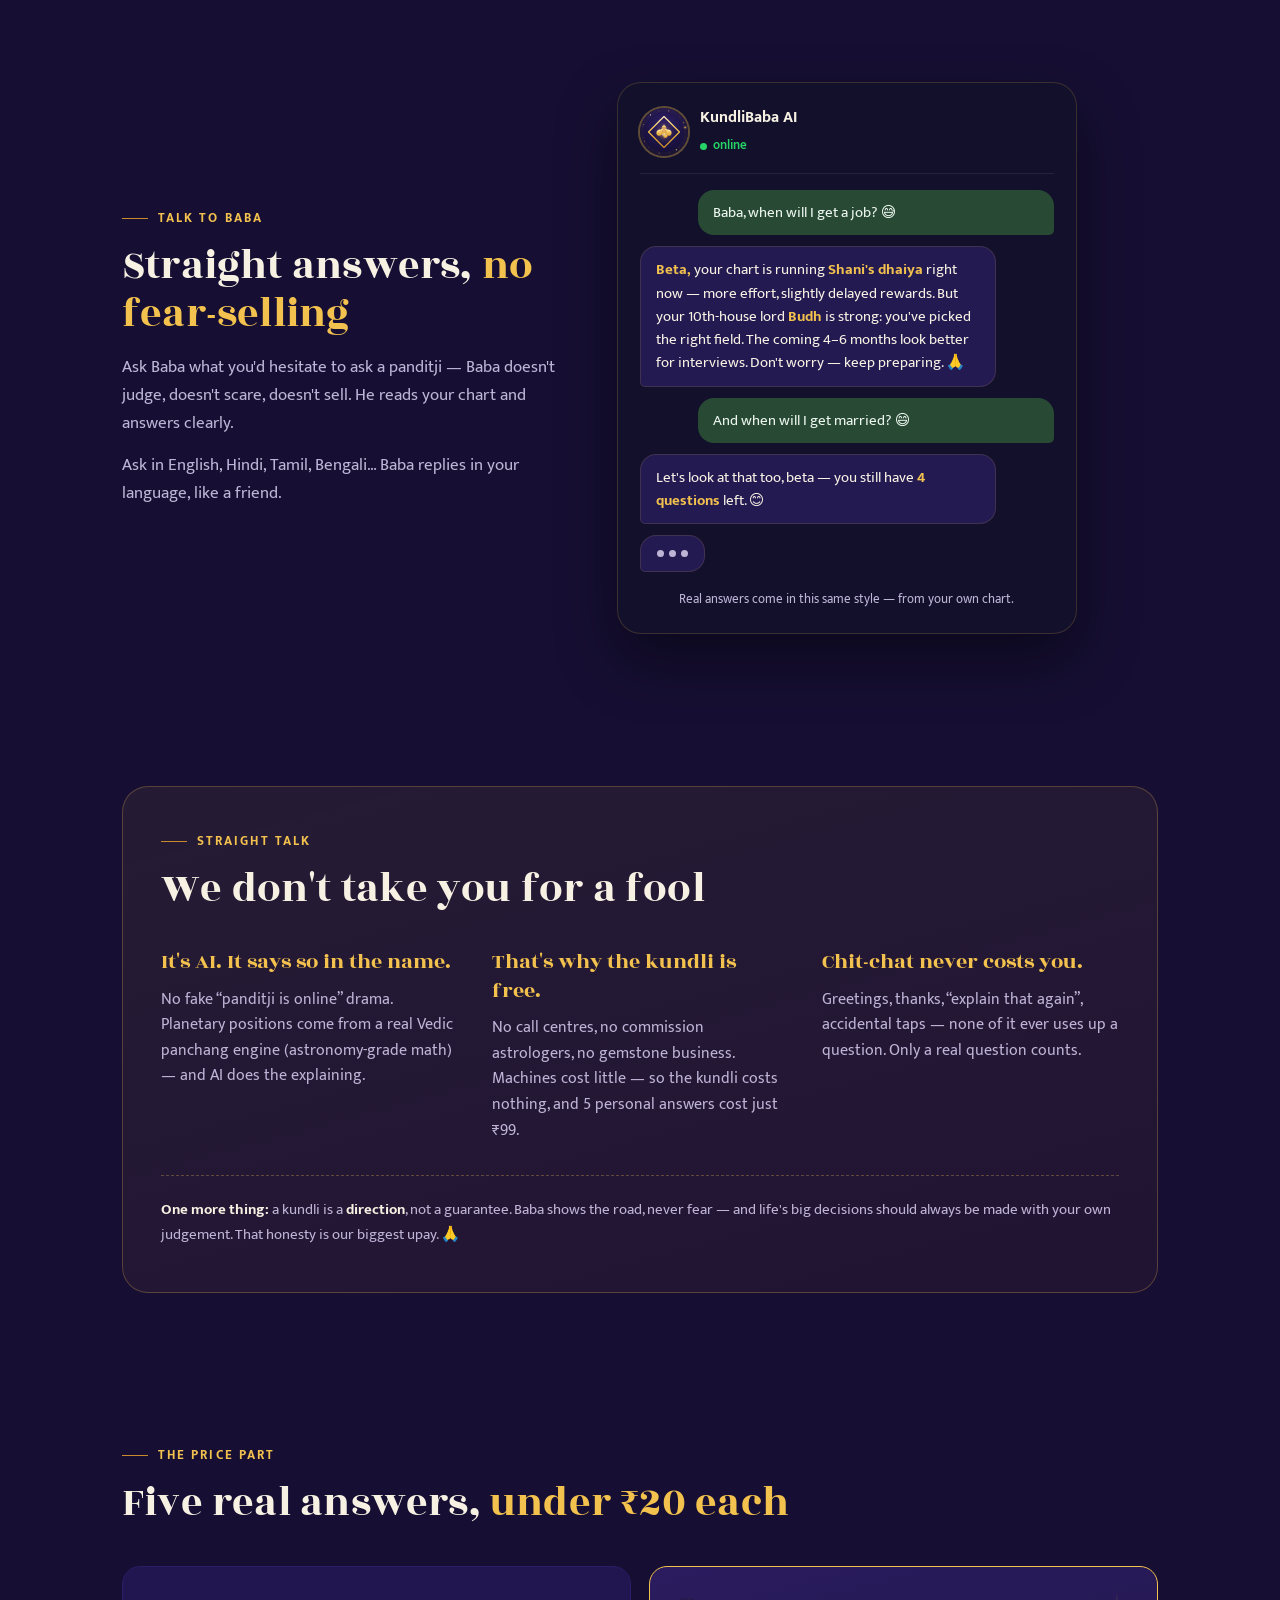
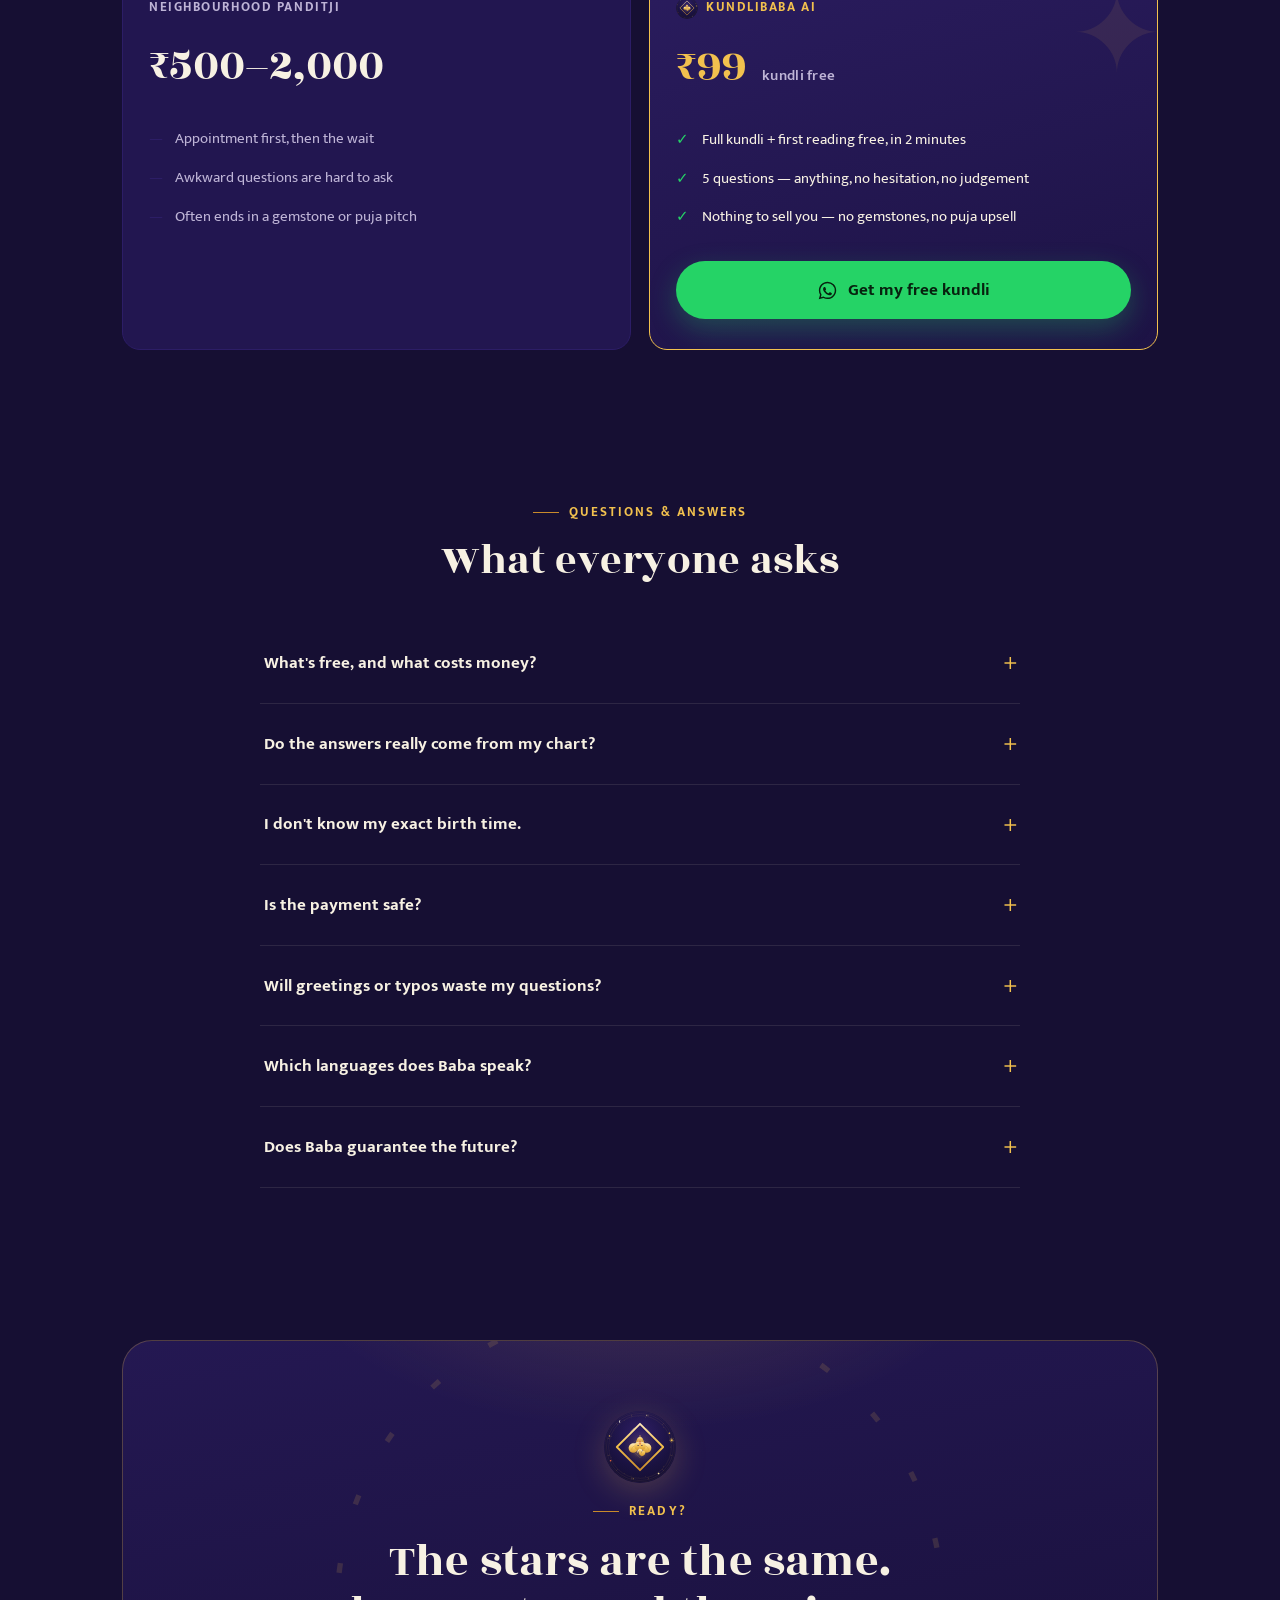
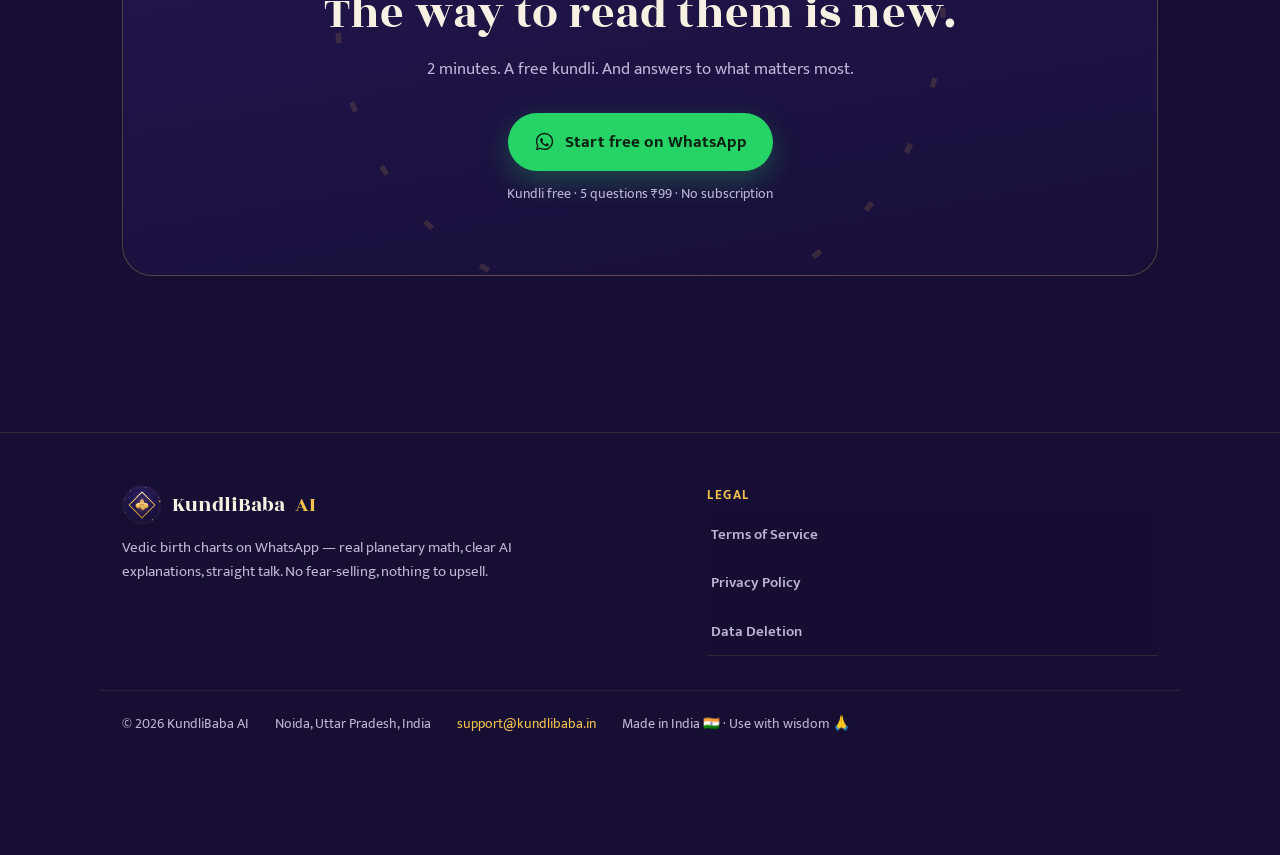
==== commit df4cf2ad: "Update hero copy: lead with "janm kundli, just ₹99 · Ask AI Baba" Rework the hero headline across al" ====
--- a/index.html
+++ b/index.html
@@ -376,9 +376,9 @@
     <div>
       <p class="eyebrow" data-i18n="heroEyebrow">On WhatsApp · 2 minutes · No app needed</p>
       <h1>
-        <span class="line" data-i18n="heroL1">Ask <span class="accent">Baba</span>.</span>
-        <span class="line" data-i18n="heroL2">Your <span class="gold-shimmer">stars</span></span>
-        <span class="line" data-i18n="heroL3">already know.</span>
+        <span class="line" data-i18n="heroL1">Your janm kundli,</span>
+        <span class="line" data-i18n="heroL2"><span class="gold-shimmer">just ₹99</span>.</span>
+        <span class="line" data-i18n="heroL3">Ask <span class="accent">AI Baba</span></span>
       </h1>
       <p class="lead" data-i18n="heroLead">Send your birth date, time and place on WhatsApp — <b>KundliBaba AI</b> calculates your real Vedic kundli and explains it clearly, <b>free</b>. Want to go deeper? Ask <b>5 personal questions for ₹99</b> — career, marriage, money, anything.</p>
       <div class="cta-block">
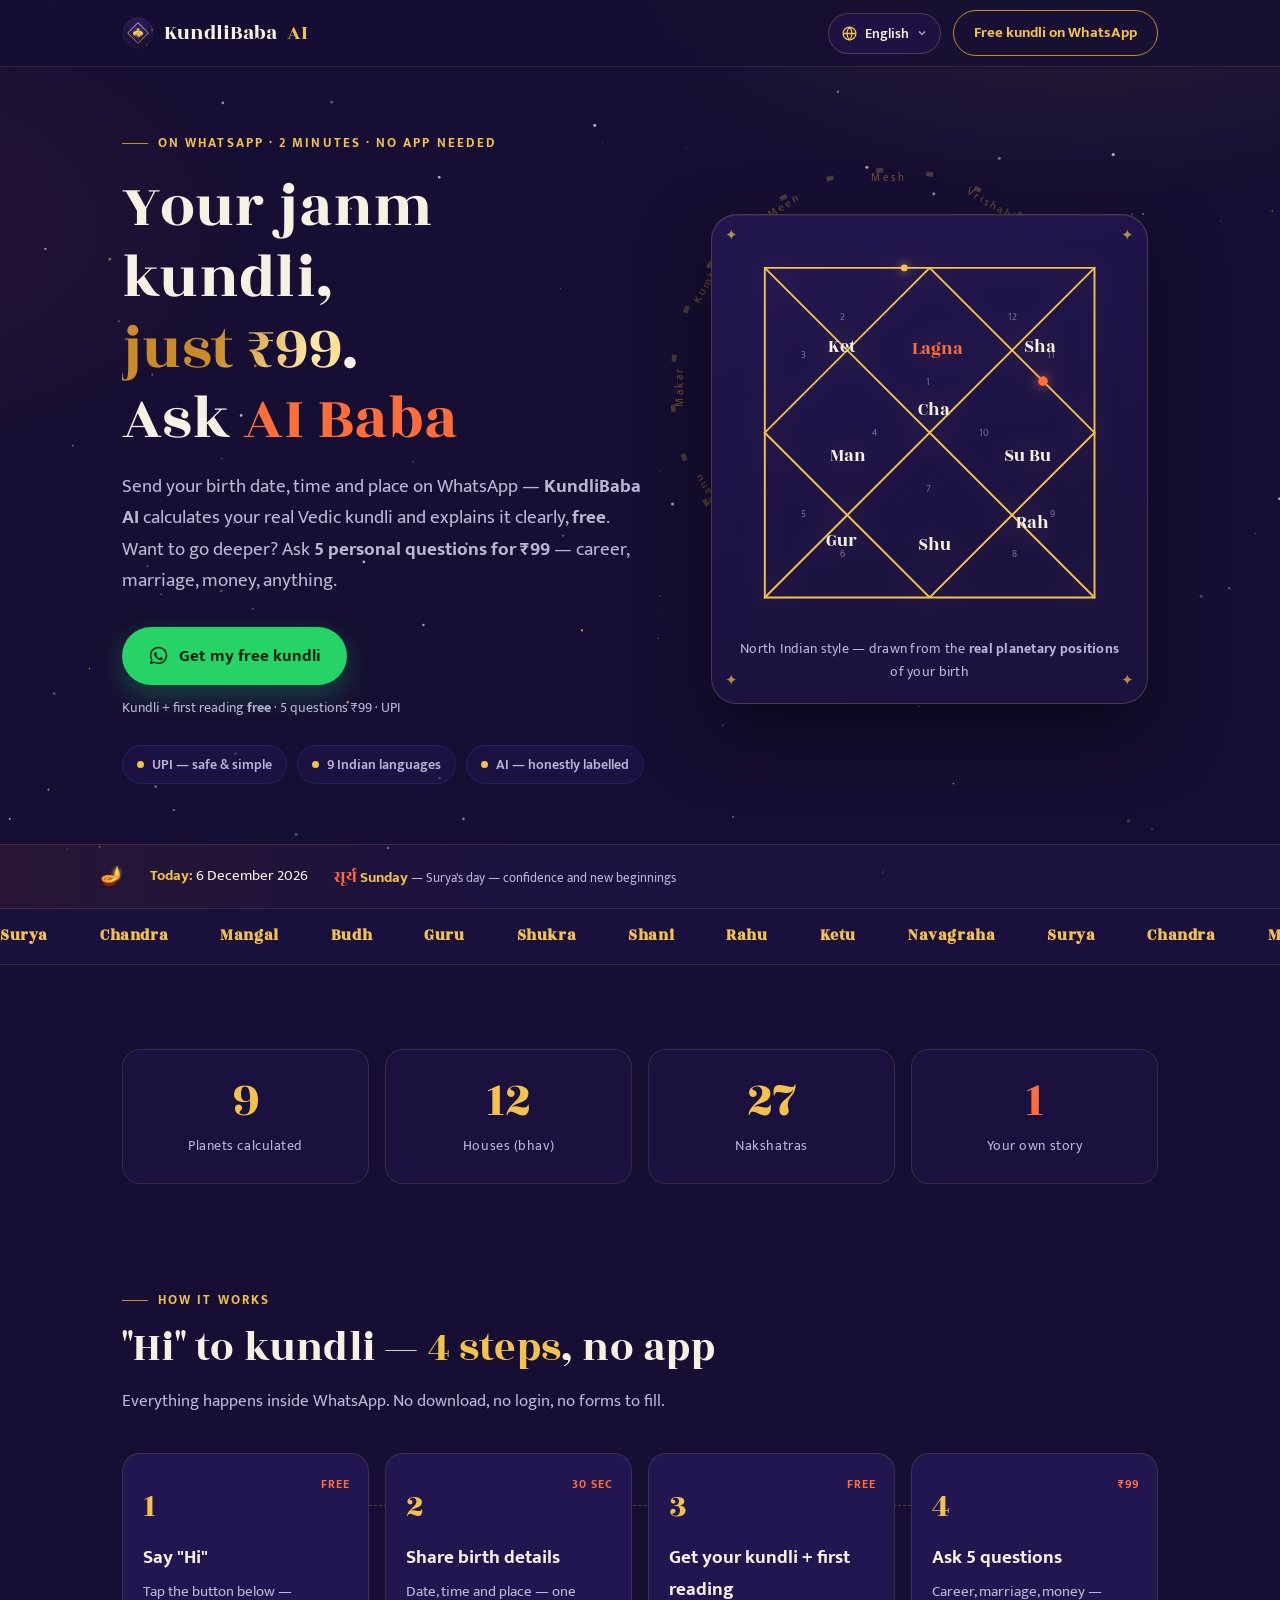
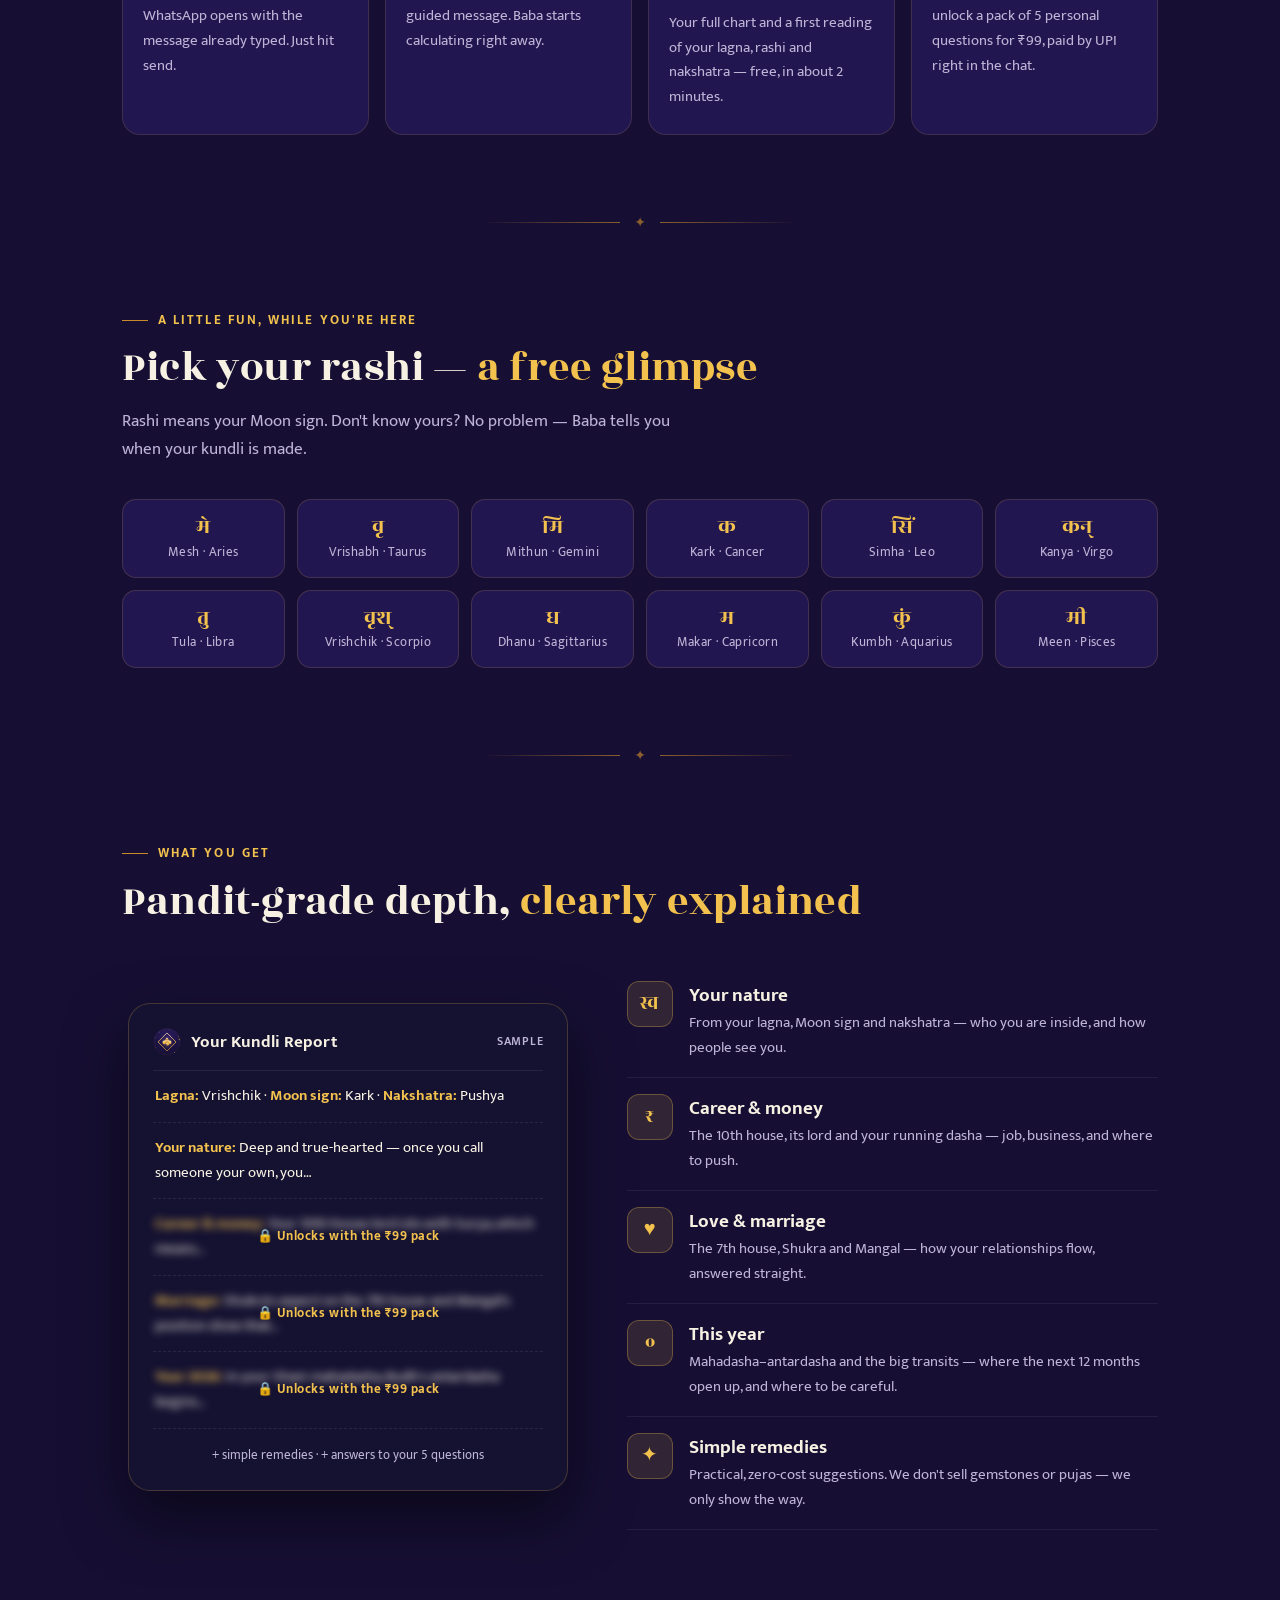
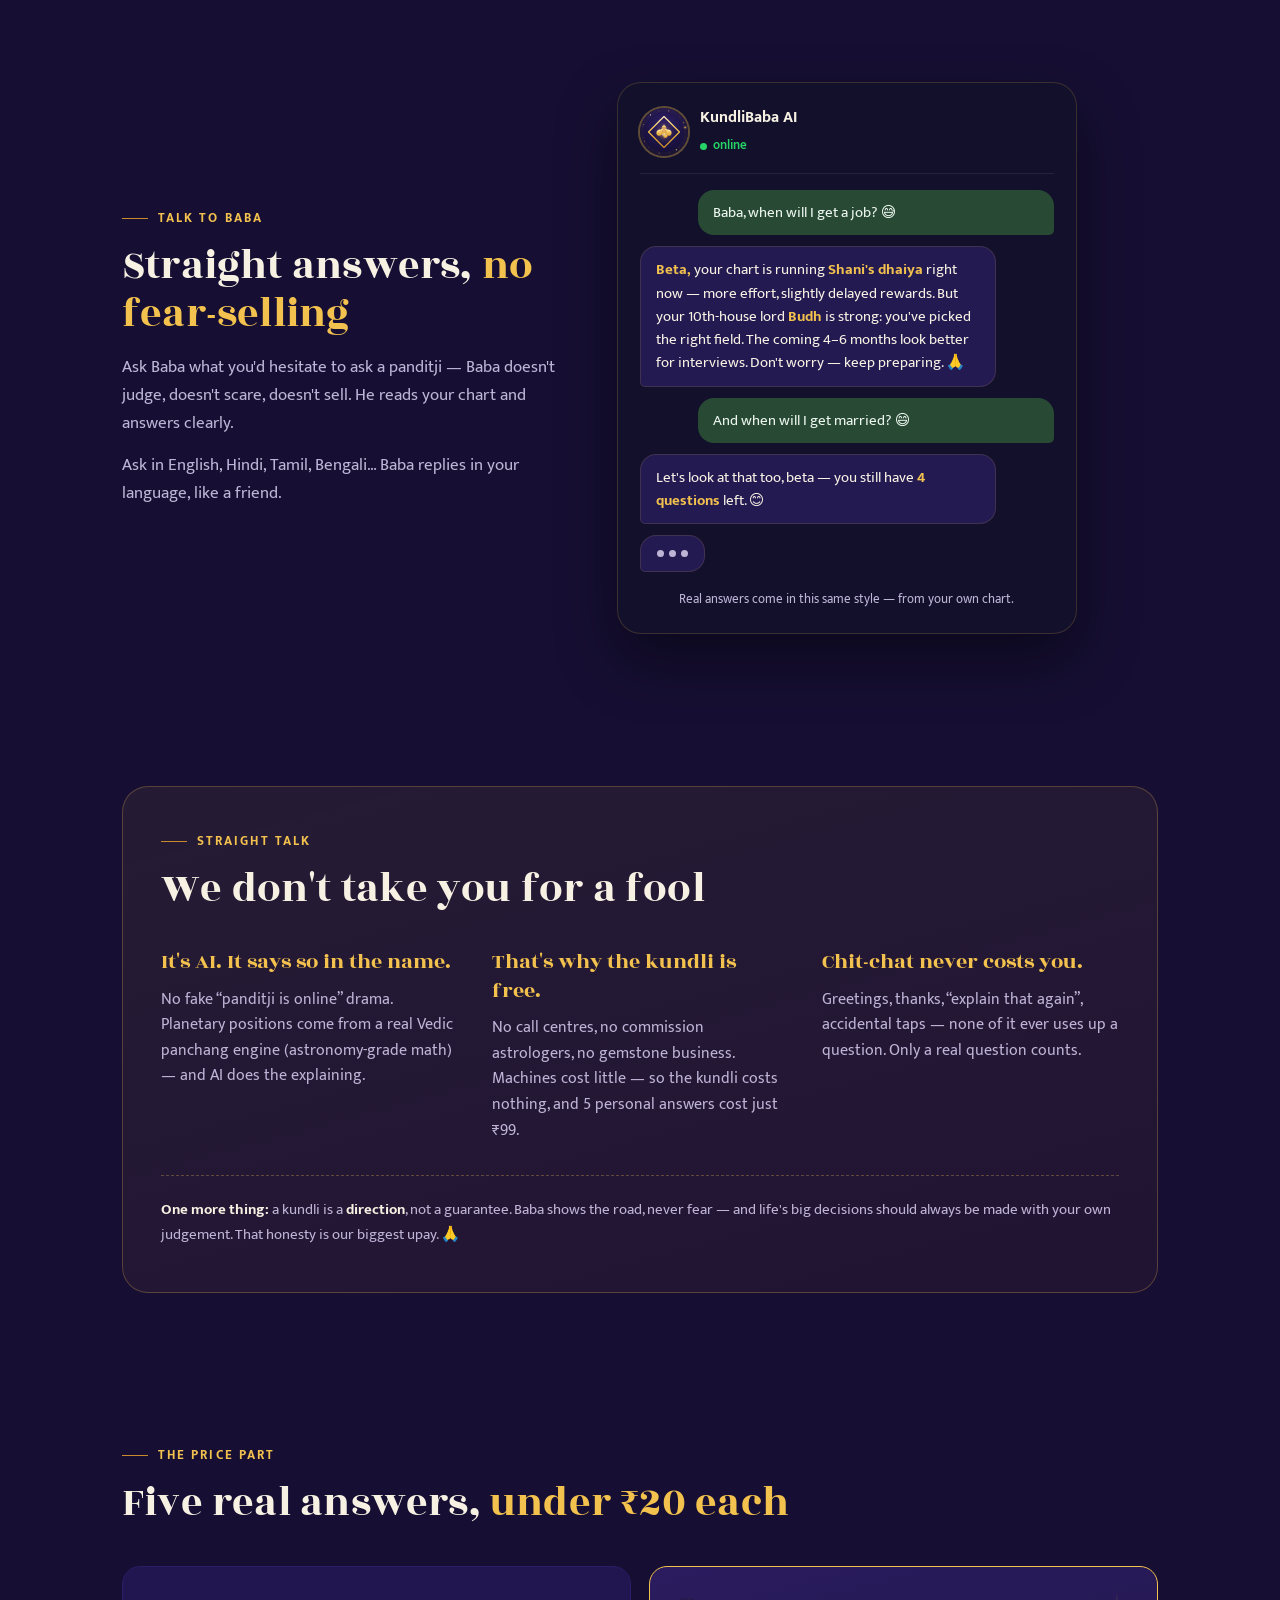
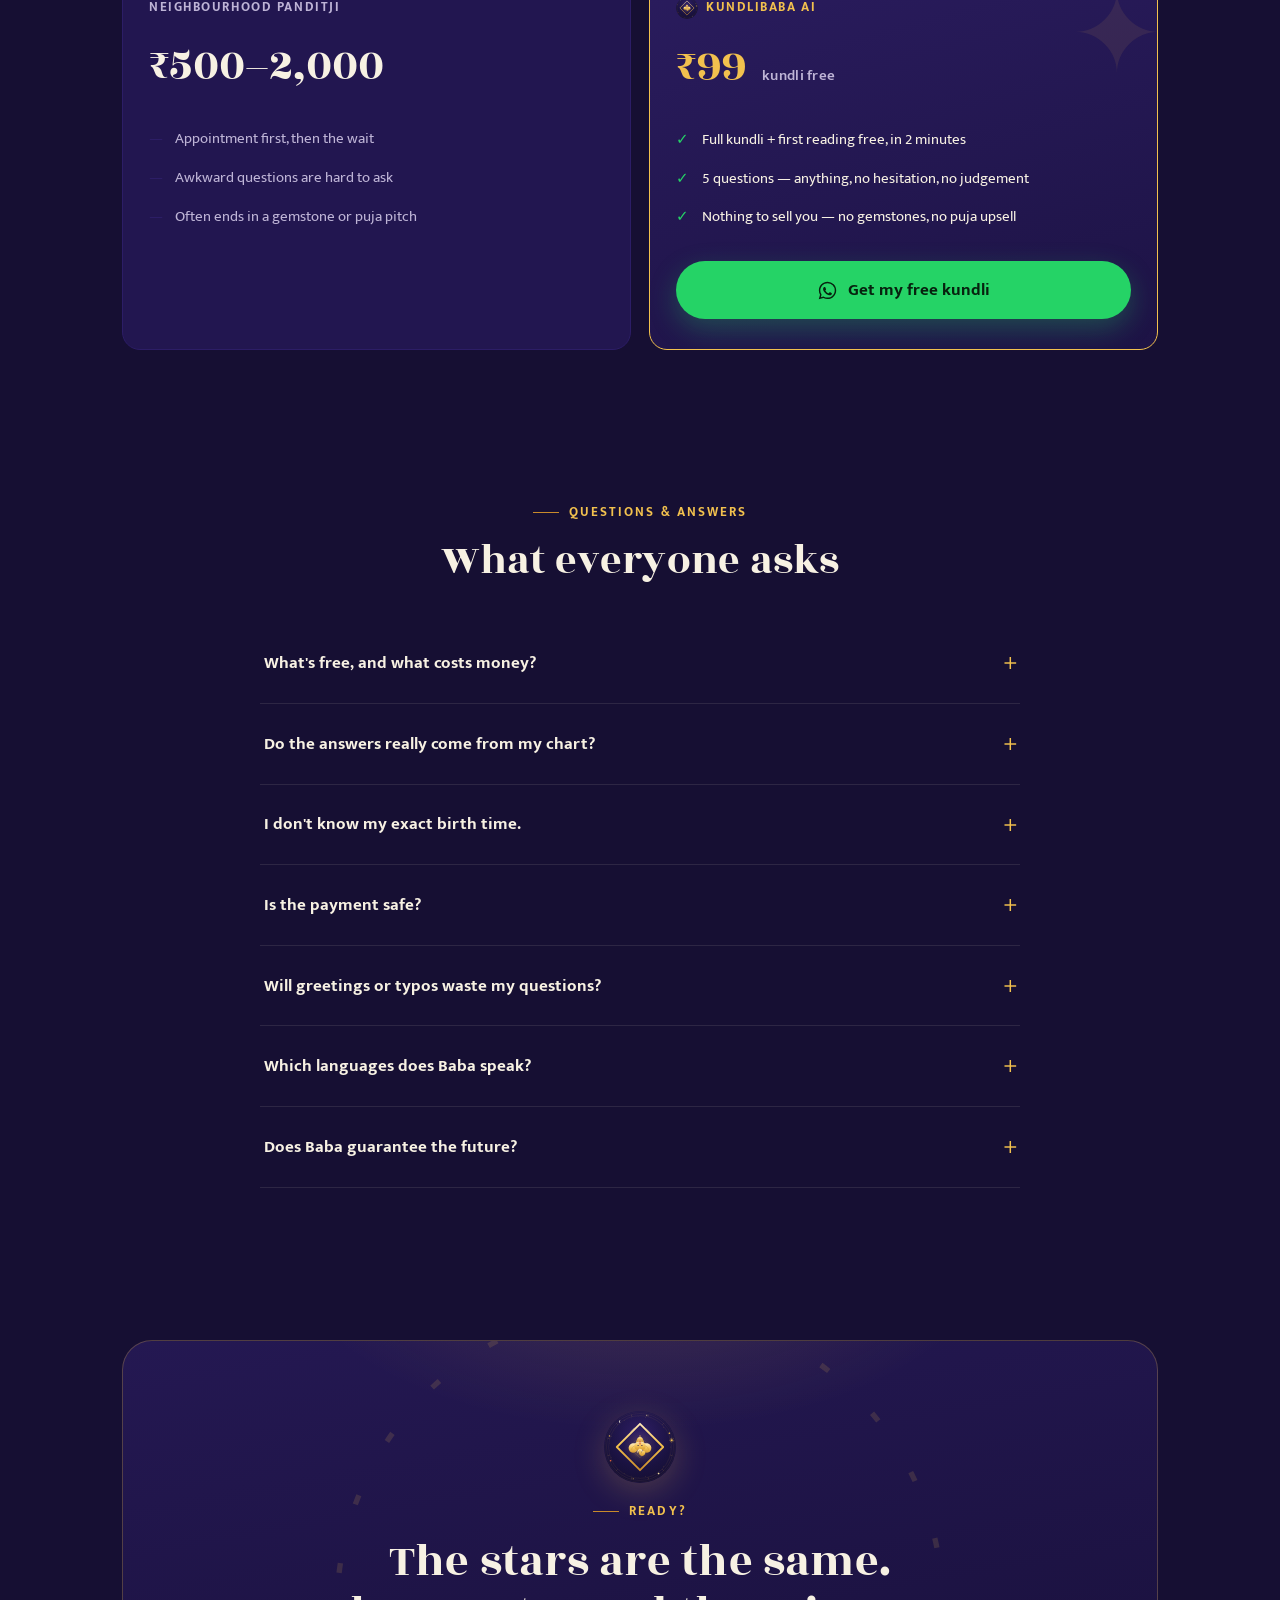
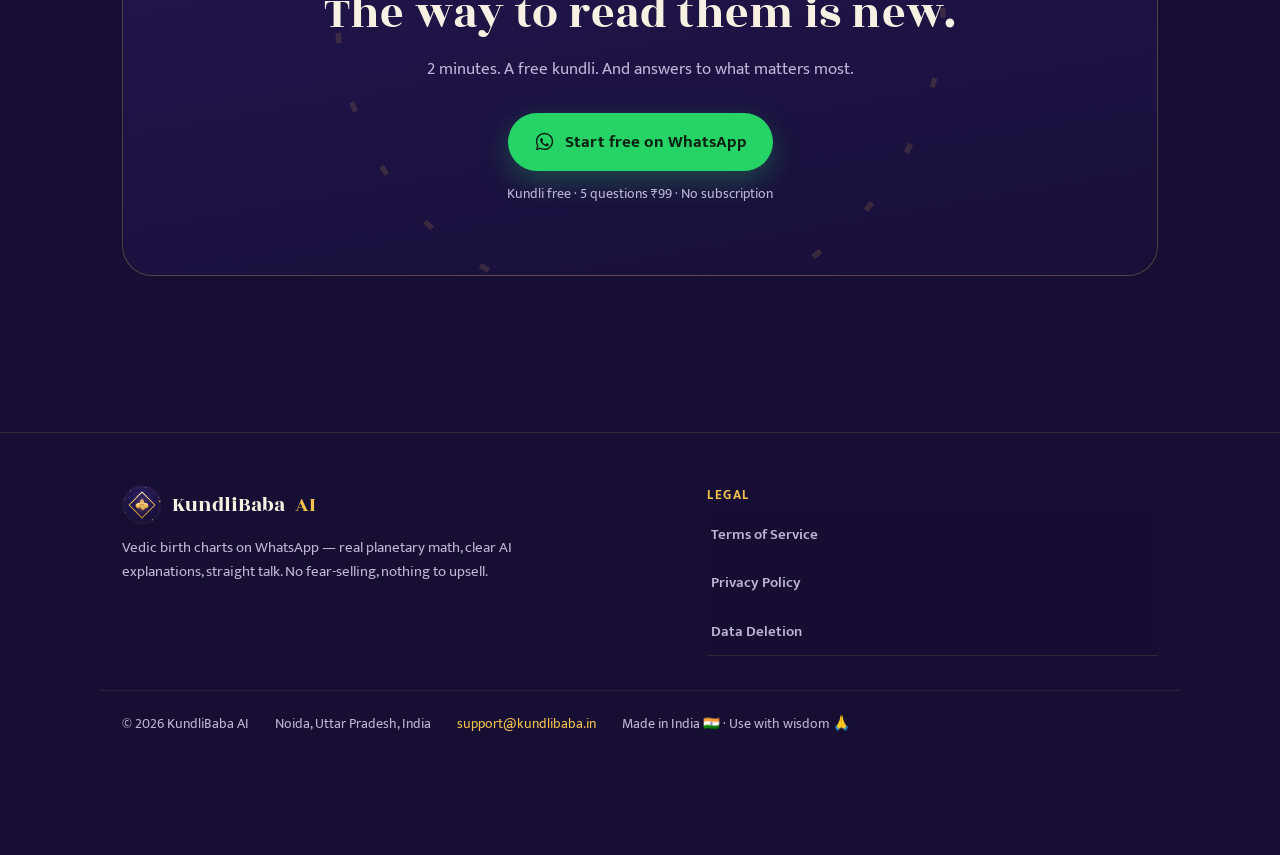
==== commit e2a462cb: "Cache-bust logo asset URLs (?v=5) so the new Ganesha mark propagates Append ?v=5 to every logo refer" ====
--- a/index.html
+++ b/index.html
@@ -10,27 +10,27 @@
 <meta property="og:type" content="website">
 <meta property="og:url" content="https://kundlibaba.in">
 <meta property="og:site_name" content="KundliBaba AI">
-<meta property="og:image" content="https://kundlibaba.in/logo/icon-1024.png">
+<meta property="og:image" content="https://kundlibaba.in/logo/icon-1024.png?v=5">
 <meta property="og:image:width" content="1024">
 <meta property="og:image:height" content="1024">
 <meta property="og:image:alt" content="KundliBaba AI — Cosmic Yantra brand mark">
 <meta name="twitter:card" content="summary">
 <meta name="twitter:title" content="KundliBaba AI — Free kundli on WhatsApp, 2 minutes">
 <meta name="twitter:description" content="Send 'Hi' on WhatsApp. Get your full Vedic kundli + first reading free. 5 personal questions for ₹99 via UPI. 9 Indian languages.">
-<meta name="twitter:image" content="https://kundlibaba.in/logo/icon-1024.png">
-<link rel="shortcut icon" href="logo/favicon-32.png">
-<meta name="msapplication-TileImage" content="logo/icon-512.png">
+<meta name="twitter:image" content="https://kundlibaba.in/logo/icon-1024.png?v=5">
+<link rel="shortcut icon" href="logo/favicon-32.png?v=5">
+<meta name="msapplication-TileImage" content="logo/icon-512.png?v=5">
 <meta name="msapplication-TileColor" content="#160F33">
-<link rel="manifest" href="site.webmanifest">
-<link rel="icon" href="logo/icon-circle.svg" type="image/svg+xml">
-<link rel="icon" href="logo/favicon-16.png" type="image/png" sizes="16x16">
-<link rel="icon" href="logo/favicon-32.png" type="image/png" sizes="32x32">
-<link rel="icon" href="logo/favicon-48.png" type="image/png" sizes="48x48">
-<link rel="icon" href="logo/icon-64.png" type="image/png" sizes="64x64">
-<link rel="icon" href="logo/icon-192.png" type="image/png" sizes="192x192">
-<link rel="apple-touch-icon" href="logo/icon-180.png" sizes="180x180">
-<link rel="apple-touch-icon" href="logo/dp-circle-640.png" sizes="640x640">
-<script type="application/ld+json">{"@context":"https://schema.org","@type":"Organization","name":"KundliBaba AI","url":"https://kundlibaba.in","logo":"https://kundlibaba.in/logo/icon-1024.png","description":"Vedic janm kundli on WhatsApp — real planetary math, clear AI explanations in 9 Indian languages. Free kundli and first reading; 5 personal questions for ₹99.","contactPoint":{"@type":"ContactPoint","email":"support@kundlibaba.in","contactType":"customer support"}}</script>
+<link rel="manifest" href="site.webmanifest?v=5">
+<link rel="icon" href="logo/icon-circle.svg?v=5" type="image/svg+xml">
+<link rel="icon" href="logo/favicon-16.png?v=5" type="image/png" sizes="16x16">
+<link rel="icon" href="logo/favicon-32.png?v=5" type="image/png" sizes="32x32">
+<link rel="icon" href="logo/favicon-48.png?v=5" type="image/png" sizes="48x48">
+<link rel="icon" href="logo/icon-64.png?v=5" type="image/png" sizes="64x64">
+<link rel="icon" href="logo/icon-192.png?v=5" type="image/png" sizes="192x192">
+<link rel="apple-touch-icon" href="logo/icon-180.png?v=5" sizes="180x180">
+<link rel="apple-touch-icon" href="logo/dp-circle-640.png?v=5" sizes="640x640">
+<script type="application/ld+json">{"@context":"https://schema.org","@type":"Organization","name":"KundliBaba AI","url":"https://kundlibaba.in","logo":"https://kundlibaba.in/logo/icon-1024.png?v=5","description":"Vedic janm kundli on WhatsApp — real planetary math, clear AI explanations in 9 Indian languages. Free kundli and first reading; 5 personal questions for ₹99.","contactPoint":{"@type":"ContactPoint","email":"support@kundlibaba.in","contactType":"customer support"}}</script>
 <link rel="preconnect" href="https://fonts.googleapis.com">
 <link rel="preconnect" href="https://fonts.gstatic.com" crossorigin>
 <link href="https://fonts.googleapis.com/css2?family=Rozha+One&family=Mukta:wght@400;500;600;700&family=Noto+Sans+Devanagari:wght@400;600;700&family=Noto+Sans+Gurmukhi:wght@400;600;700&family=Noto+Sans+Gujarati:wght@400;600;700&family=Noto+Sans+Bengali:wght@400;600;700&family=Noto+Sans+Tamil:wght@400;600;700&family=Noto+Sans+Telugu:wght@400;600;700&display=swap" rel="stylesheet">
@@ -353,7 +353,7 @@
 <nav>
   <div class="wrap nav-in">
     <a class="logo" href="#top" aria-label="KundliBaba AI home">
-      <img class="logo-mark" src="logo/icon-circle.svg" width="32" height="32" alt="">
+      <img class="logo-mark" src="logo/icon-circle.svg?v=5" width="32" height="32" alt="">
       KundliBaba <b>AI</b>
     </a>
     <div class="nav-right">
@@ -508,7 +508,7 @@
     <h2 class="reveal" data-i18n="reportH2">Pandit-grade depth, <span style="color:var(--gold)">clearly explained</span></h2>
     <div class="report-grid">
       <div class="preview reveal" aria-label="Report sample">
-        <div class="preview-head"><img class="brand-icon" src="logo/icon-circle.svg" width="28" height="28" alt=""> <span data-i18n="prevHead">Your Kundli Report</span> <small data-i18n="prevSample">SAMPLE</small></div>
+        <div class="preview-head"><img class="brand-icon" src="logo/icon-circle.svg?v=5" width="28" height="28" alt=""> <span data-i18n="prevHead">Your Kundli Report</span> <small data-i18n="prevSample">SAMPLE</small></div>
         <div class="prow" data-i18n="prevRow1"><b>Lagna:</b> Vrishchik · <b>Moon sign:</b> Kark · <b>Nakshatra:</b> Pushya</div>
         <div class="prow" data-i18n="prevRow2"><b>Your nature:</b> Deep and true-hearted — once you call someone your own, you…</div>
         <div class="prow locked"><span class="txt" data-i18n="prevRow3"><b>Career &amp; money:</b> Your 10th-house lord sits with Surya, which means…</span><span class="lock-label" data-i18n="prevLock">🔒 Unlocks with the ₹99 pack</span></div>
@@ -538,7 +538,7 @@
     </div>
     <div class="chat reveal" aria-label="WhatsApp chat sample">
       <div class="chat-head">
-        <img class="chat-avatar" src="logo/icon-circle.svg" width="48" height="48" alt="KundliBaba AI logo" decoding="async">
+        <img class="chat-avatar" src="logo/icon-circle.svg?v=5" width="48" height="48" alt="KundliBaba AI logo" decoding="async">
         <div><b>KundliBaba AI</b><small data-i18n="chatOnline">online</small></div>
       </div>
       <div class="bubble from-user" data-i18n="chatU1">Baba, when will I get a job? 😅</div>
@@ -592,7 +592,7 @@
         </ul>
       </div>
       <div class="price-card hero-price reveal">
-        <p class="who"><img class="brand-icon" src="logo/icon-circle.svg" width="22" height="22" alt=""> KundliBaba AI</p>
+        <p class="who"><img class="brand-icon" src="logo/icon-circle.svg?v=5" width="22" height="22" alt=""> KundliBaba AI</p>
         <p class="amount" data-i18n="kbAmount">₹99 <small class="amount-sub">kundli free</small></p>
         <ul>
           <li data-i18n="kbLi1">Full kundli + first reading free, in 2 minutes</li>
@@ -648,7 +648,7 @@
   <div class="wrap">
     <div class="final reveal">
       <svg class="ring" viewBox="0 0 600 600" aria-hidden="true"><circle cx="300" cy="300" r="284" fill="none" stroke="#F2C14E" stroke-width="5" pathLength="27" stroke-dasharray=".14 .86"/></svg>
-      <img class="brand-mark brand-mark-xl" src="logo/icon-circle.svg" width="72" height="72" alt="">
+      <img class="brand-mark brand-mark-xl" src="logo/icon-circle.svg?v=5" width="72" height="72" alt="">
       <p class="eyebrow" style="justify-content:center" data-i18n="finalEyebrow">Ready?</p>
       <h2 data-i18n="finalH2">The stars are the same.<br>The way to read them is new.</h2>
       <p class="lead" style="text-align:center" data-i18n="finalLead">2 minutes. A free kundli. And answers to what matters most.</p>
@@ -662,7 +662,7 @@
 <footer>
   <div class="wrap foot-grid">
     <div class="foot-brand">
-      <a class="logo" href="#top"><img class="logo-mark" src="logo/icon-circle.svg" width="40" height="40" alt="">KundliBaba <b>AI</b></a>
+      <a class="logo" href="#top"><img class="logo-mark" src="logo/icon-circle.svg?v=5" width="40" height="40" alt="">KundliBaba <b>AI</b></a>
       <p data-i18n="footAbout">Vedic birth charts on WhatsApp — real planetary math, clear AI explanations, straight talk. No fear-selling, nothing to upsell.</p>
     </div>
     <div class="foot-legal">
@@ -685,7 +685,7 @@
 <!-- ================= STICKY MOBILE CTA ================= -->
 <div class="sticky-cta" id="stickyCta" aria-hidden="true">
   <div class="sticky-in">
-    <img class="sticky-brand" src="logo/icon-circle.svg" width="38" height="38" alt="">
+    <img class="sticky-brand" src="logo/icon-circle.svg?v=5" width="38" height="38" alt="">
     <div class="price"><span data-i18n="stickyPrice">FREE</span><small data-i18n="stickySub">kundli · 5 Qs ₹99</small></div>
     <a class="btn btn-wa wa-link" href="#"><span data-i18n="stickyCta">Chat on WhatsApp</span></a>
   </div>
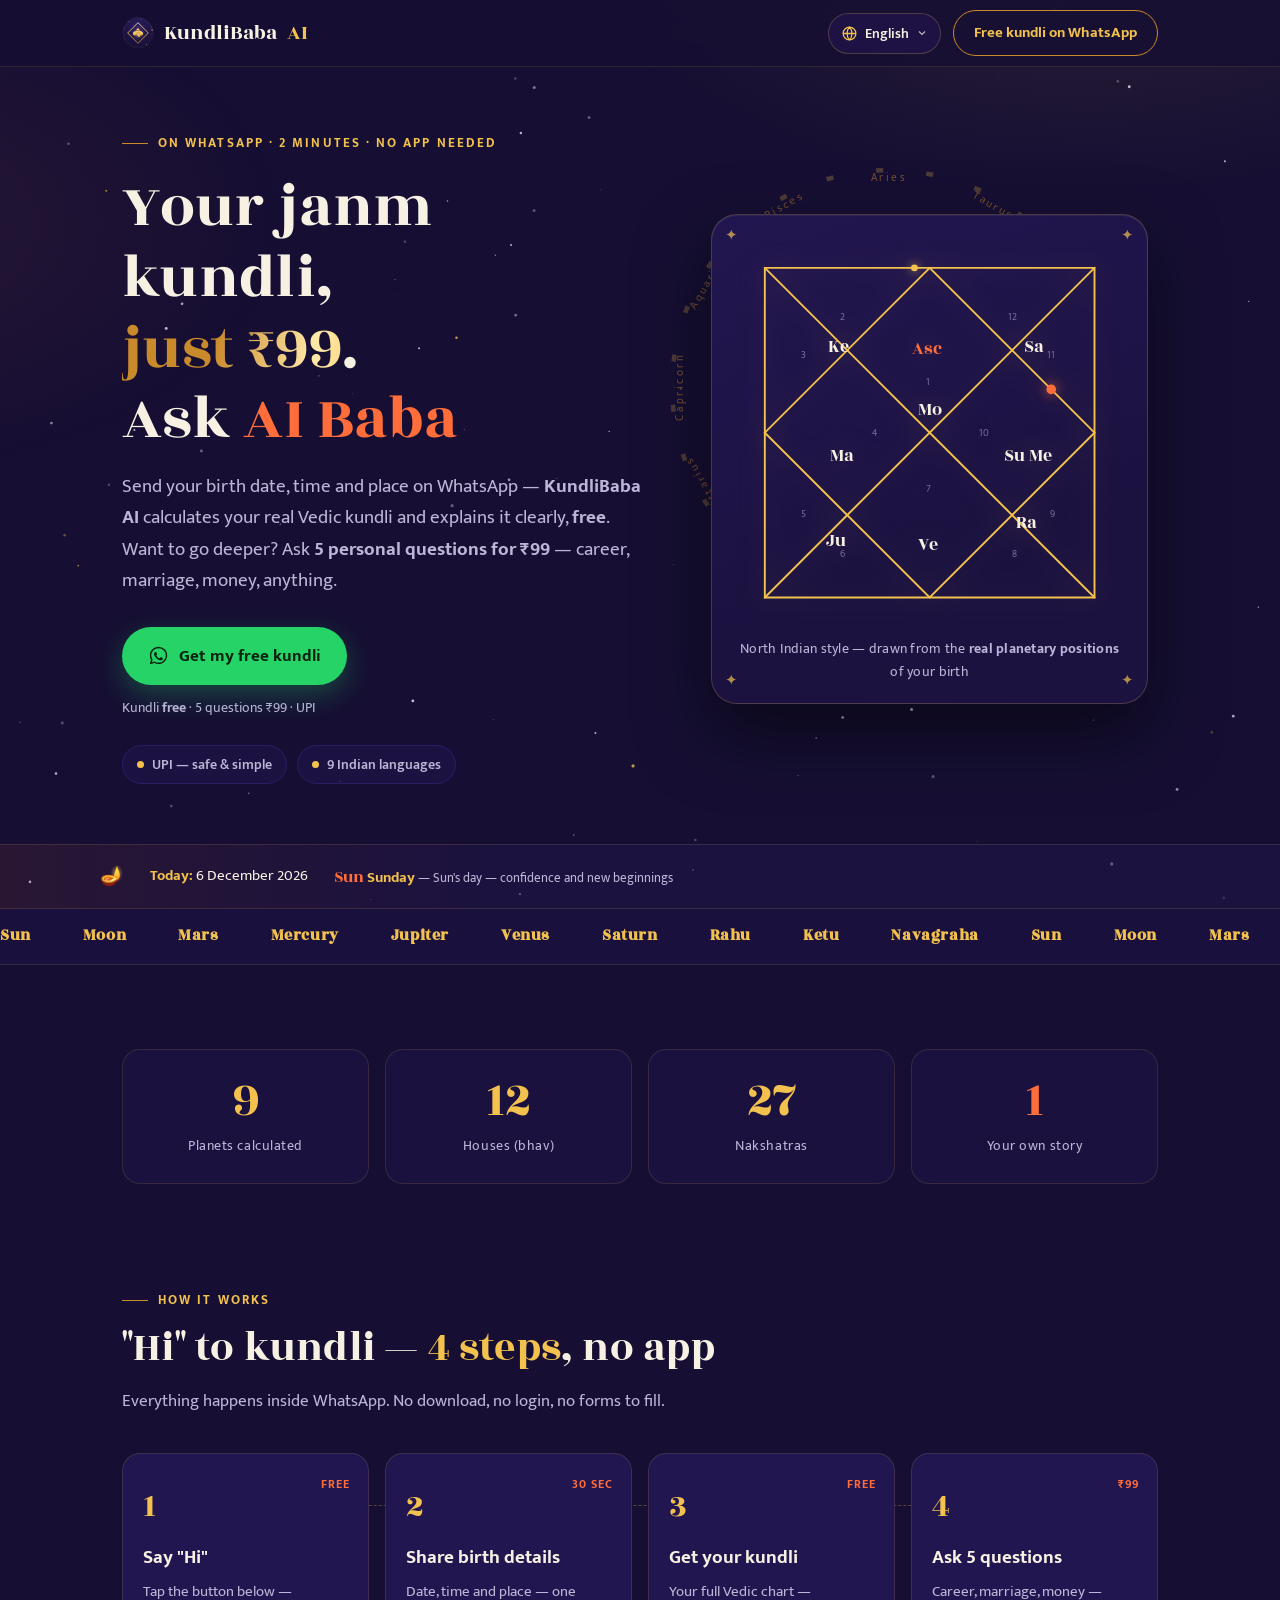
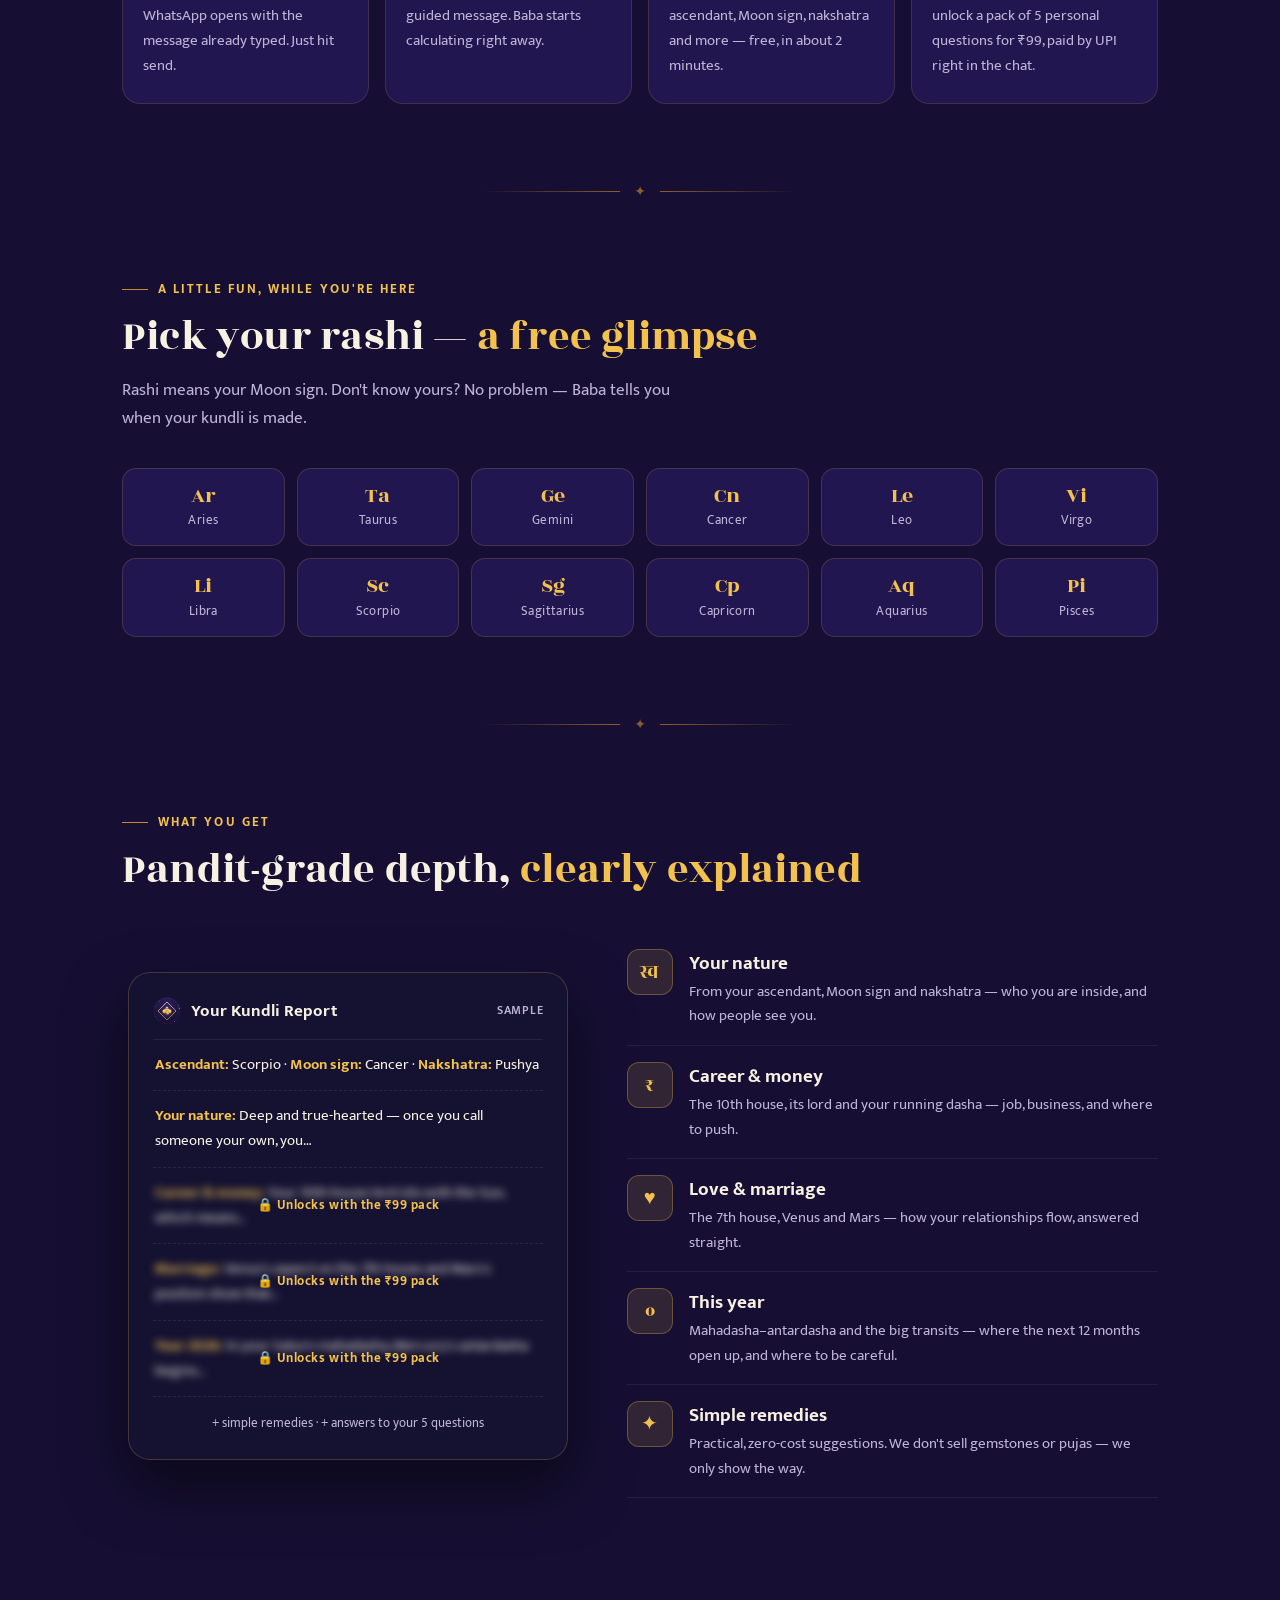
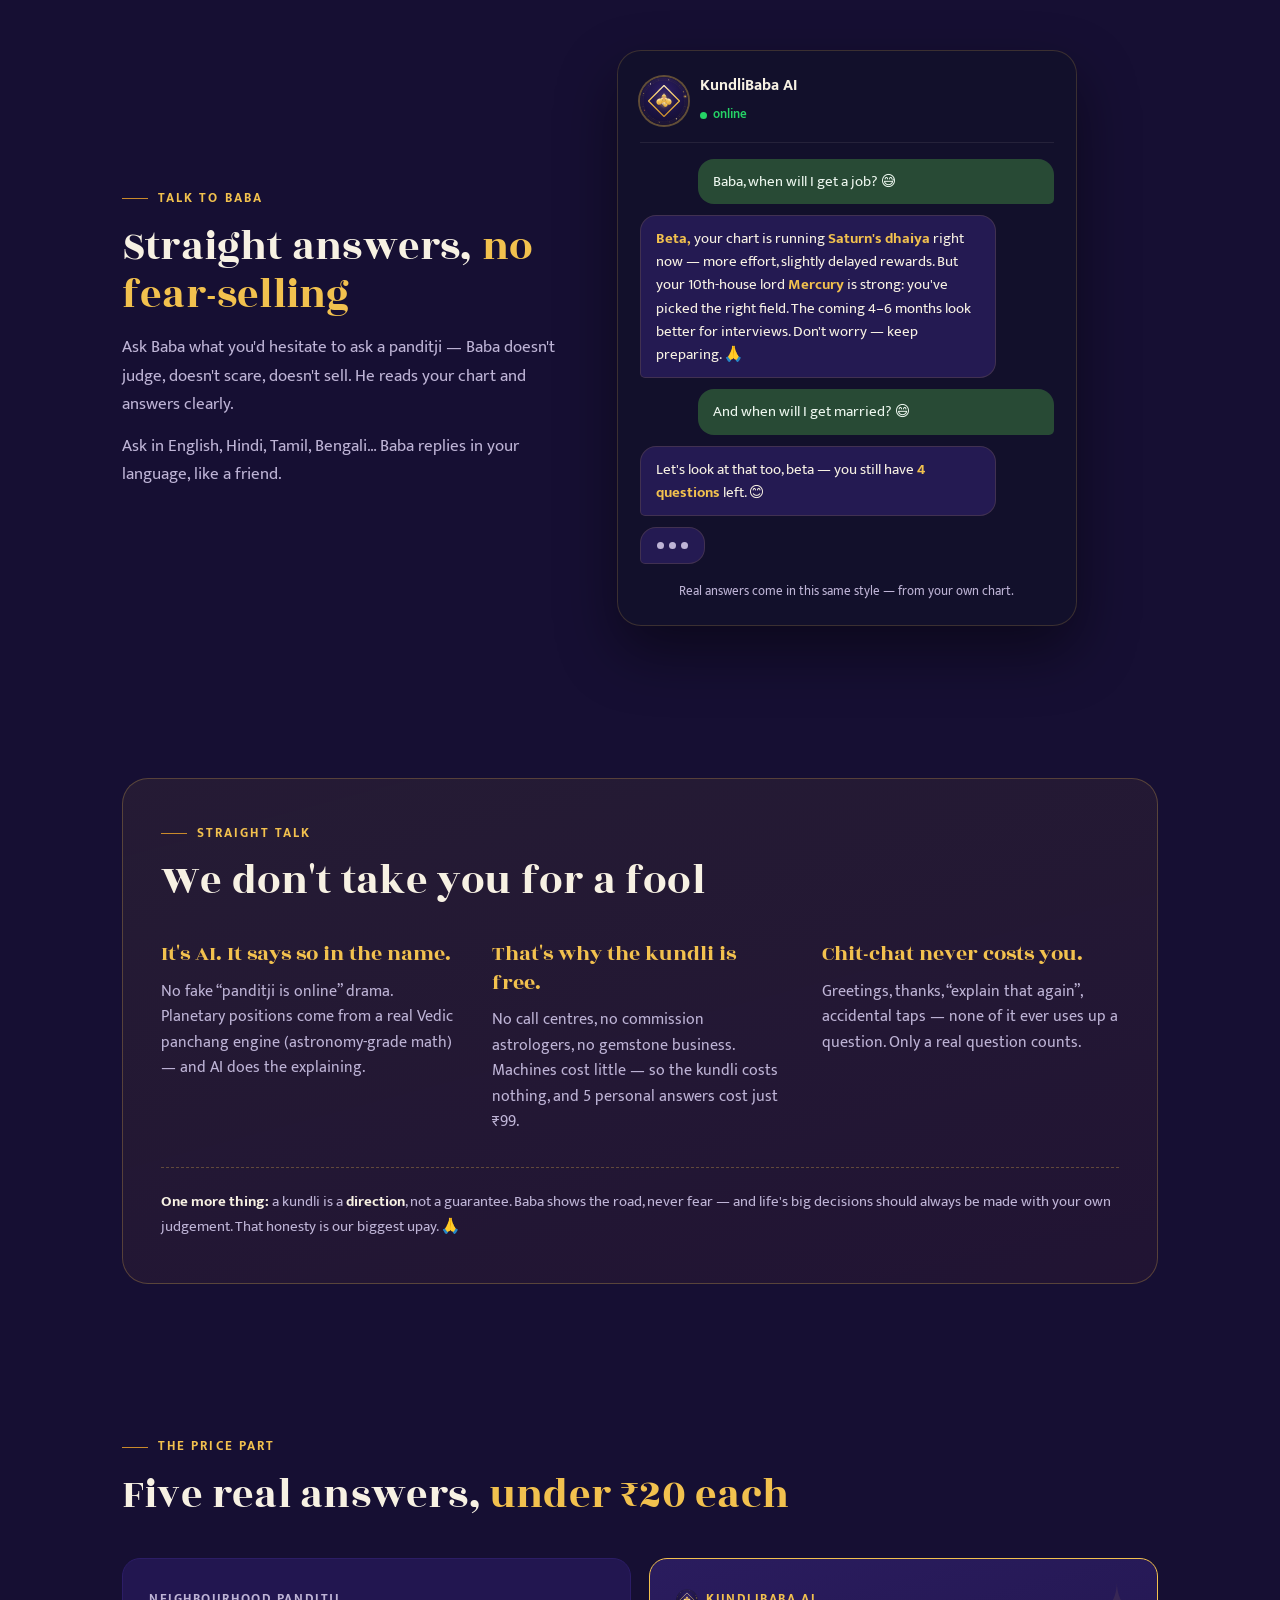
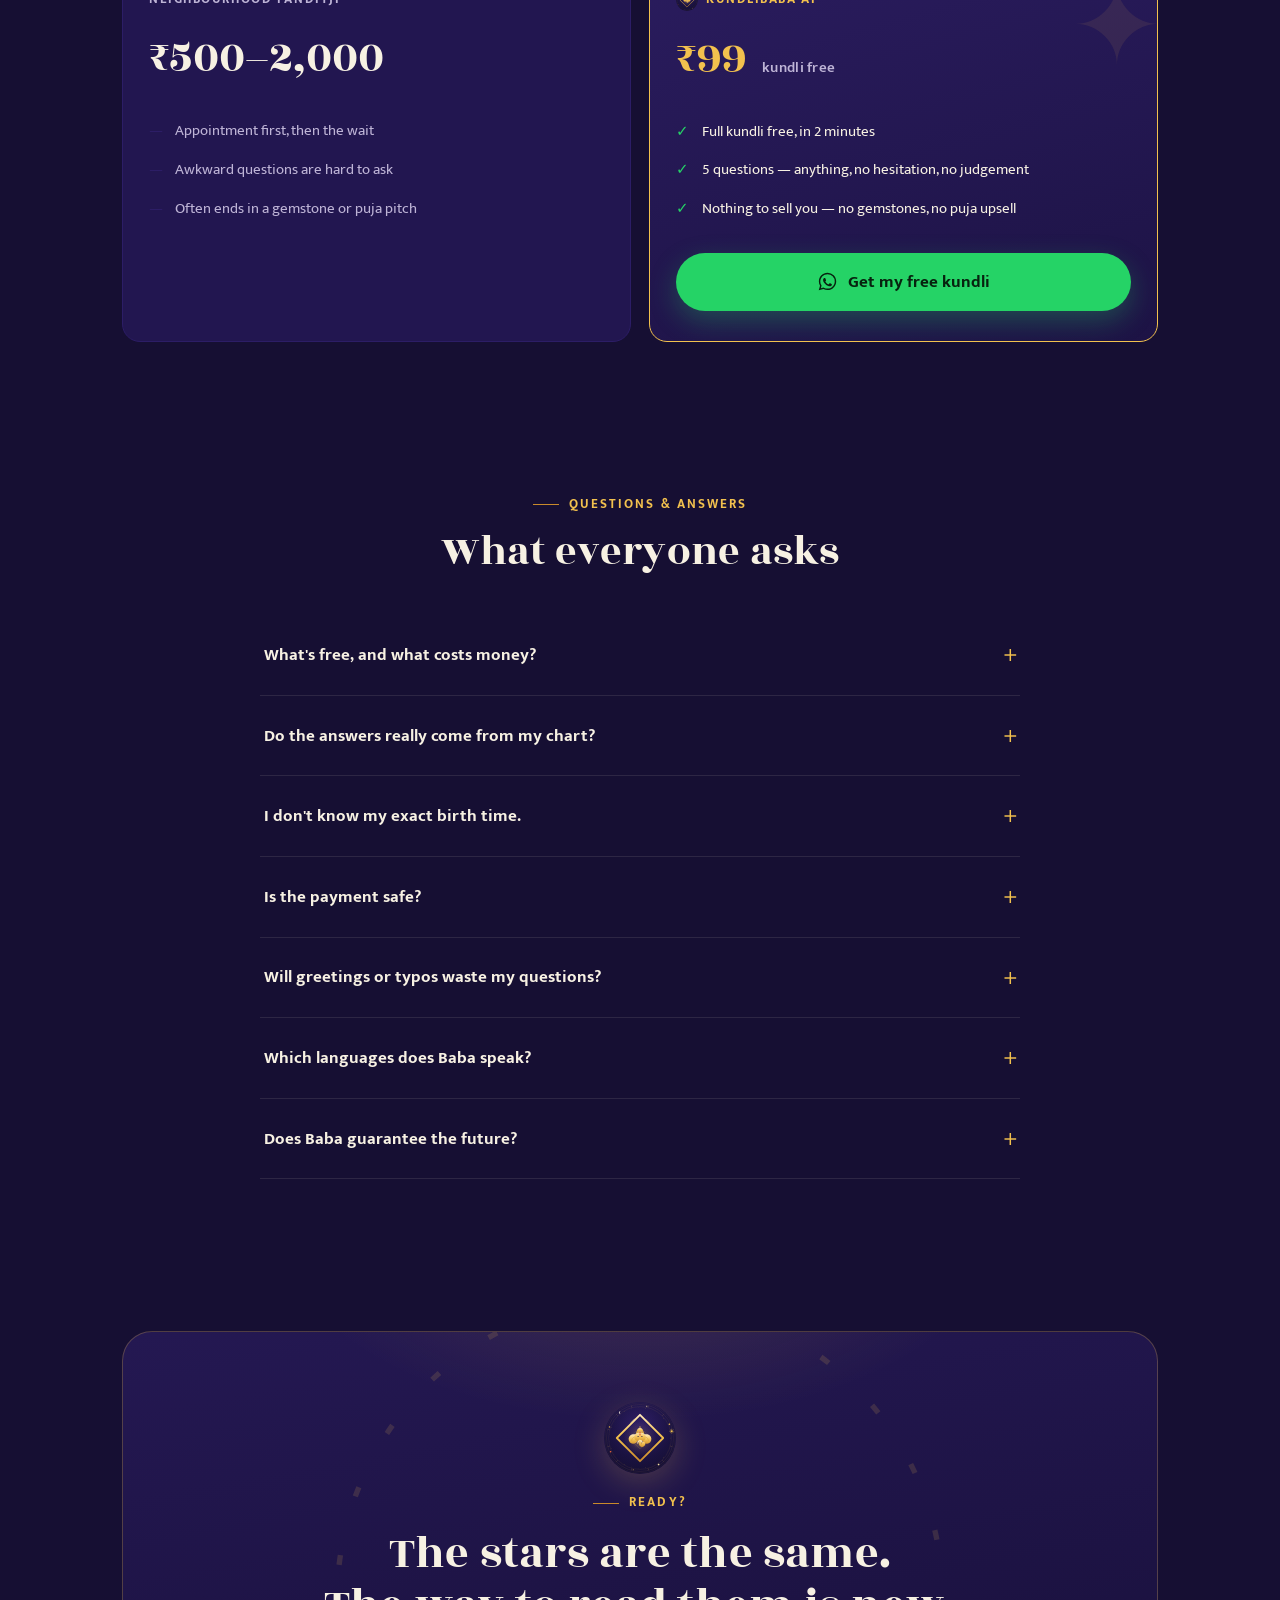
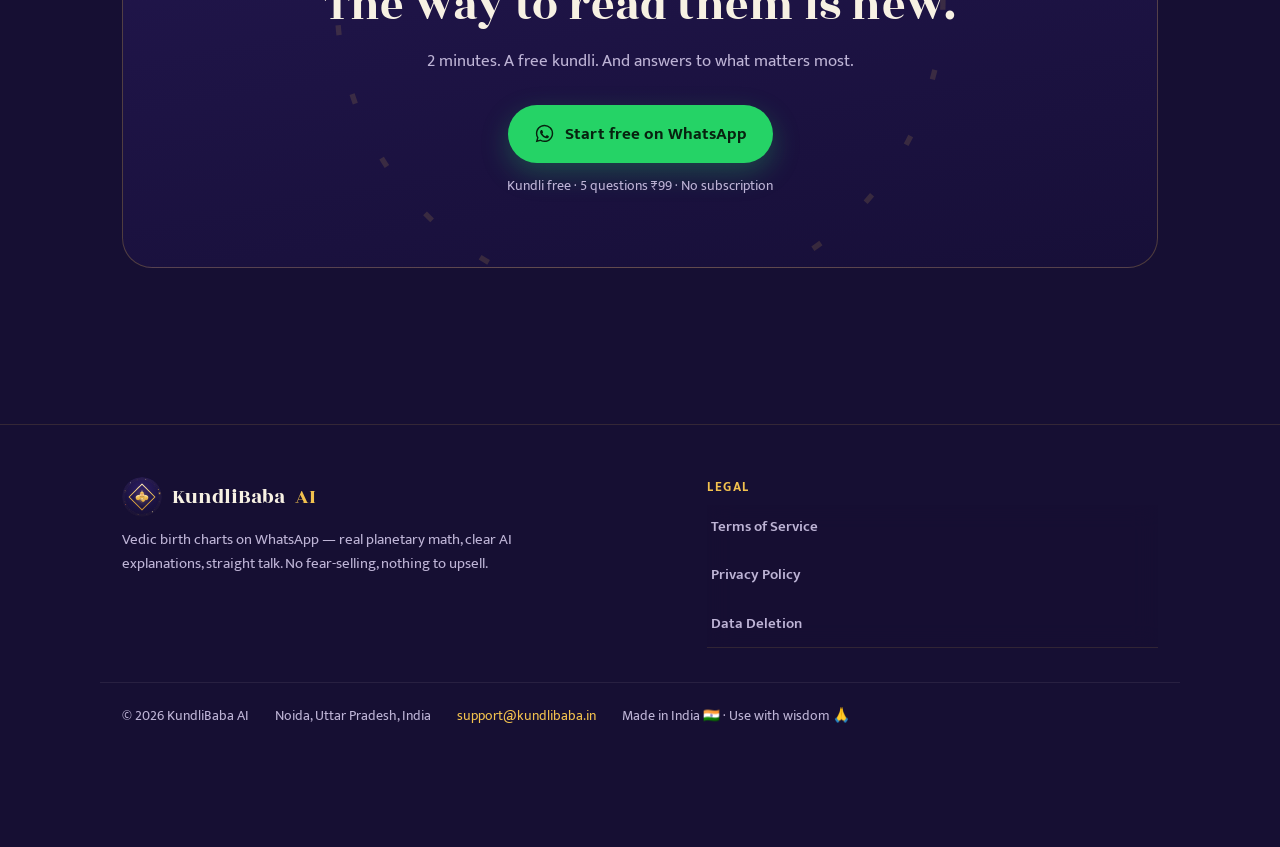
==== commit d05c2c9f: "Clarify that only kundli is free, and localise graha names per language. Drop the first-reading-free" ====
--- a/index.html
+++ b/index.html
@@ -6,7 +6,7 @@
 <title>KundliBaba AI — Free Vedic Kundli on WhatsApp in 2 Minutes | 9 Indian Languages</title>
 <meta name="description" content="Get your real Vedic janm kundli free on WhatsApp in 2 minutes — accurate planetary math, clear AI explanations in English, Hindi & 7 more Indian languages. Then ask 5 personal questions for just ₹99 via UPI.">
 <meta property="og:title" content="KundliBaba AI — Free kundli on WhatsApp, 2 minutes">
-<meta property="og:description" content="Send 'Hi' on WhatsApp. Share birth details. Get your full Vedic kundli + first reading free. Ask 5 personal questions for ₹99 via UPI. Available in 9 Indian languages.">
+<meta property="og:description" content="Send 'Hi' on WhatsApp. Share birth details. Get your full Vedic kundli free. Ask 5 personal questions for ₹99 via UPI. Available in 9 Indian languages.">
 <meta property="og:type" content="website">
 <meta property="og:url" content="https://kundlibaba.in">
 <meta property="og:site_name" content="KundliBaba AI">
@@ -16,7 +16,7 @@
 <meta property="og:image:alt" content="KundliBaba AI — Cosmic Yantra brand mark">
 <meta name="twitter:card" content="summary">
 <meta name="twitter:title" content="KundliBaba AI — Free kundli on WhatsApp, 2 minutes">
-<meta name="twitter:description" content="Send 'Hi' on WhatsApp. Get your full Vedic kundli + first reading free. 5 personal questions for ₹99 via UPI. 9 Indian languages.">
+<meta name="twitter:description" content="Send 'Hi' on WhatsApp. Get your full Vedic kundli free. 5 personal questions for ₹99 via UPI. 9 Indian languages.">
 <meta name="twitter:image" content="https://kundlibaba.in/logo/icon-1024.png?v=5">
 <link rel="shortcut icon" href="logo/favicon-32.png?v=5">
 <meta name="msapplication-TileImage" content="logo/icon-512.png?v=5">
@@ -30,7 +30,7 @@
 <link rel="icon" href="logo/icon-192.png?v=5" type="image/png" sizes="192x192">
 <link rel="apple-touch-icon" href="logo/icon-180.png?v=5" sizes="180x180">
 <link rel="apple-touch-icon" href="logo/dp-circle-640.png?v=5" sizes="640x640">
-<script type="application/ld+json">{"@context":"https://schema.org","@type":"Organization","name":"KundliBaba AI","url":"https://kundlibaba.in","logo":"https://kundlibaba.in/logo/icon-1024.png?v=5","description":"Vedic janm kundli on WhatsApp — real planetary math, clear AI explanations in 9 Indian languages. Free kundli and first reading; 5 personal questions for ₹99.","contactPoint":{"@type":"ContactPoint","email":"support@kundlibaba.in","contactType":"customer support"}}</script>
+<script type="application/ld+json">{"@context":"https://schema.org","@type":"Organization","name":"KundliBaba AI","url":"https://kundlibaba.in","logo":"https://kundlibaba.in/logo/icon-1024.png?v=5","description":"Vedic janm kundli on WhatsApp — real planetary math, clear AI explanations in 9 Indian languages. Free kundli; 5 personal questions for ₹99.","contactPoint":{"@type":"ContactPoint","email":"support@kundlibaba.in","contactType":"customer support"}}</script>
 <link rel="preconnect" href="https://fonts.googleapis.com">
 <link rel="preconnect" href="https://fonts.gstatic.com" crossorigin>
 <link href="https://fonts.googleapis.com/css2?family=Rozha+One&family=Mukta:wght@400;500;600;700&family=Noto+Sans+Devanagari:wght@400;600;700&family=Noto+Sans+Gurmukhi:wght@400;600;700&family=Noto+Sans+Gujarati:wght@400;600;700&family=Noto+Sans+Bengali:wght@400;600;700&family=Noto+Sans+Tamil:wght@400;600;700&family=Noto+Sans+Telugu:wght@400;600;700&display=swap" rel="stylesheet">
@@ -386,11 +386,10 @@
           <svg viewBox="0 0 24 24" fill="currentColor" aria-hidden="true"><path d="M12.04 2c-5.46 0-9.9 4.44-9.9 9.9 0 1.75.46 3.45 1.32 4.95L2 22l5.3-1.39a9.87 9.87 0 0 0 4.74 1.21h.01c5.46 0 9.9-4.44 9.9-9.9 0-2.65-1.03-5.14-2.9-7.01A9.83 9.83 0 0 0 12.04 2m0 1.67c2.2 0 4.27.86 5.82 2.42a8.18 8.18 0 0 1 2.41 5.82c0 4.54-3.7 8.23-8.24 8.23-1.48 0-2.93-.39-4.19-1.14l-.3-.18-3.12.82.83-3.04-.2-.31a8.2 8.2 0 0 1-1.26-4.38c0-4.54 3.7-8.24 8.25-8.24m-3.53 4.44c-.16 0-.43.06-.66.31-.22.25-.87.85-.87 2.07 0 1.22.89 2.4 1.01 2.57.12.16 1.75 2.67 4.23 3.74.59.26 1.05.41 1.41.52.59.19 1.13.16 1.56.1.47-.07 1.46-.6 1.67-1.18.2-.58.2-1.07.14-1.18-.06-.1-.22-.16-.47-.28-.25-.13-1.46-.72-1.69-.8-.22-.08-.39-.12-.55.12-.16.25-.63.8-.77.96-.14.17-.28.19-.53.06-.25-.12-1.05-.38-1.99-1.23-.74-.66-1.23-1.47-1.38-1.72-.14-.25-.01-.38.11-.51.11-.11.25-.29.37-.43.13-.15.17-.25.25-.42.08-.16.04-.31-.02-.43-.06-.13-.55-1.34-.76-1.84-.2-.48-.4-.42-.55-.42h-.51z"/></svg>
           <span data-i18n="heroCta">Get my free kundli</span>
         </a>
-        <p class="btn-note" data-i18n="heroNote">Kundli + first reading <b>free</b> · 5 questions ₹99 · UPI</p>
+        <p class="btn-note" data-i18n="heroNote">Kundli <b>free</b> · 5 questions ₹99 · UPI</p>
         <div class="chips">
           <span class="chip"><i></i><span data-i18n="chipUpi">UPI — safe &amp; simple</span></span>
           <span class="chip"><i></i><span data-i18n="chipLangs">9 Indian languages</span></span>
-          <span class="chip"><i></i><span data-i18n="chipAi">AI — honestly labelled</span></span>
         </div>
       </div>
     </div>
@@ -419,15 +418,15 @@
           <text class="housenum" x="252" y="204">10</text>
           <text class="housenum" x="322" y="122">11</text>
           <text class="housenum" x="282" y="82">12</text>
-          <text class="graha accent" data-graha="0" x="182" y="118" style="transition-delay:1.2s">लग्न</text>
-          <text class="graha" data-graha="1" x="188" y="182" style="transition-delay:1.35s">चं</text>
-          <text class="graha" data-graha="2" x="94" y="116" style="transition-delay:1.5s">के</text>
-          <text class="graha" data-graha="3" x="96" y="230" style="transition-delay:1.65s">मं</text>
-          <text class="graha" data-graha="4" x="92" y="318" style="transition-delay:1.8s">गु</text>
-          <text class="graha" data-graha="5" x="188" y="322" style="transition-delay:1.95s">शु</text>
-          <text class="graha" data-graha="6" x="290" y="300" style="transition-delay:2.1s">रा</text>
-          <text class="graha" data-graha="7" x="278" y="230" style="transition-delay:2.25s">सू बु</text>
-          <text class="graha" data-graha="8" x="298" y="116" style="transition-delay:2.4s">श</text>
+          <text class="graha accent" data-graha="0" x="182" y="118" style="transition-delay:1.2s">Asc</text>
+          <text class="graha" data-graha="1" x="188" y="182" style="transition-delay:1.35s">Mo</text>
+          <text class="graha" data-graha="2" x="94" y="116" style="transition-delay:1.5s">Ke</text>
+          <text class="graha" data-graha="3" x="96" y="230" style="transition-delay:1.65s">Ma</text>
+          <text class="graha" data-graha="4" x="92" y="318" style="transition-delay:1.8s">Ju</text>
+          <text class="graha" data-graha="5" x="188" y="322" style="transition-delay:1.95s">Ve</text>
+          <text class="graha" data-graha="6" x="290" y="300" style="transition-delay:2.1s">Ra</text>
+          <text class="graha" data-graha="7" x="278" y="230" style="transition-delay:2.25s">Su Me</text>
+          <text class="graha" data-graha="8" x="298" y="116" style="transition-delay:2.4s">Sa</text>
           <circle class="orbiter" r="5" fill="#FF6D3B">
             <animateMotion dur="16s" repeatCount="indefinite" path="M200 28 L372 200 L200 372 L28 200 Z"/>
           </circle>
@@ -476,7 +475,7 @@
     <div class="steps">
       <div class="step reveal"><span class="tag" data-i18n="step1Tag">Free</span><h3 data-i18n="step1H">Say "Hi"</h3><p data-i18n="step1P">Tap the button below — WhatsApp opens with the message already typed. Just hit send.</p></div>
       <div class="step reveal"><span class="tag" data-i18n="step2Tag">30 sec</span><h3 data-i18n="step2H">Share birth details</h3><p data-i18n="step2P">Date, time and place — one guided message. Baba starts calculating right away.</p></div>
-      <div class="step reveal"><span class="tag" data-i18n="step3Tag">Free</span><h3 data-i18n="step3H">Get your kundli + first reading</h3><p data-i18n="step3P">Your full chart and a first reading of your lagna, rashi and nakshatra — free, in about 2 minutes.</p></div>
+      <div class="step reveal"><span class="tag" data-i18n="step3Tag">Free</span><h3 data-i18n="step3H">Get your kundli</h3><p data-i18n="step3P">Your full Vedic chart — ascendant, Moon sign, nakshatra and more — free, in about 2 minutes.</p></div>
       <div class="step reveal"><span class="tag" data-i18n="step4Tag">₹99</span><h3 data-i18n="step4H">Ask 5 questions</h3><p data-i18n="step4P">Career, marriage, money — unlock a pack of 5 personal questions for ₹99, paid by UPI right in the chat.</p></div>
     </div>
   </div>
@@ -494,7 +493,7 @@
     <div class="rashi-out" id="rashiOut" aria-live="polite">
       <h3 id="rashiTitle"></h3>
       <p id="rashiText"></p>
-      <p class="hint" data-i18n="rashiHint">This is only a rashi-level glimpse — <b style="color:var(--chaand)">your real story is written in your full chart:</b> lagna, nakshatra, dasha, everything. That kundli is free on WhatsApp. 😊</p>
+      <p class="hint" data-i18n="rashiHint">This is only a Moon-sign glimpse — <b style="color:var(--chaand)">your real story is written in your full chart:</b> ascendant, nakshatra, dasha periods, everything. That kundli is free on WhatsApp. 😊</p>
     </div>
   </div>
 </section>
@@ -509,17 +508,17 @@
     <div class="report-grid">
       <div class="preview reveal" aria-label="Report sample">
         <div class="preview-head"><img class="brand-icon" src="logo/icon-circle.svg?v=5" width="28" height="28" alt=""> <span data-i18n="prevHead">Your Kundli Report</span> <small data-i18n="prevSample">SAMPLE</small></div>
-        <div class="prow" data-i18n="prevRow1"><b>Lagna:</b> Vrishchik · <b>Moon sign:</b> Kark · <b>Nakshatra:</b> Pushya</div>
+        <div class="prow" data-i18n="prevRow1"><b>Ascendant:</b> Scorpio · <b>Moon sign:</b> Cancer · <b>Nakshatra:</b> Pushya</div>
         <div class="prow" data-i18n="prevRow2"><b>Your nature:</b> Deep and true-hearted — once you call someone your own, you…</div>
-        <div class="prow locked"><span class="txt" data-i18n="prevRow3"><b>Career &amp; money:</b> Your 10th-house lord sits with Surya, which means…</span><span class="lock-label" data-i18n="prevLock">🔒 Unlocks with the ₹99 pack</span></div>
-        <div class="prow locked"><span class="txt" data-i18n="prevRow4"><b>Marriage:</b> Shukra's aspect on the 7th house and Mangal's position show that…</span><span class="lock-label" data-i18n="prevLock">🔒 Unlocks with the ₹99 pack</span></div>
-        <div class="prow locked"><span class="txt" data-i18n="prevRow5"><b>Year 2026:</b> In your Shani mahadasha, Budh's antardasha begins…</span><span class="lock-label" data-i18n="prevLock">🔒 Unlocks with the ₹99 pack</span></div>
+        <div class="prow locked"><span class="txt" data-i18n="prevRow3"><b>Career &amp; money:</b> Your 10th-house lord sits with the Sun, which means…</span><span class="lock-label" data-i18n="prevLock">🔒 Unlocks with the ₹99 pack</span></div>
+        <div class="prow locked"><span class="txt" data-i18n="prevRow4"><b>Marriage:</b> Venus's aspect on the 7th house and Mars's position show that…</span><span class="lock-label" data-i18n="prevLock">🔒 Unlocks with the ₹99 pack</span></div>
+        <div class="prow locked"><span class="txt" data-i18n="prevRow5"><b>Year 2026:</b> In your Saturn mahadasha, Mercury's antardasha begins…</span><span class="lock-label" data-i18n="prevLock">🔒 Unlocks with the ₹99 pack</span></div>
         <div class="preview-foot" data-i18n="prevFoot">+ simple remedies · + answers to your 5 questions</div>
       </div>
       <ul class="rlist">
-        <li class="reveal"><div class="glyph">स्व</div><div><h3 data-i18n="r1H">Your nature</h3><p data-i18n="r1P">From your lagna, Moon sign and nakshatra — who you are inside, and how people see you.</p></div></li>
+        <li class="reveal"><div class="glyph">स्व</div><div><h3 data-i18n="r1H">Your nature</h3><p data-i18n="r1P">From your ascendant, Moon sign and nakshatra — who you are inside, and how people see you.</p></div></li>
         <li class="reveal"><div class="glyph">₹</div><div><h3 data-i18n="r2H">Career &amp; money</h3><p data-i18n="r2P">The 10th house, its lord and your running dasha — job, business, and where to push.</p></div></li>
-        <li class="reveal"><div class="glyph">♥</div><div><h3 data-i18n="r3H">Love &amp; marriage</h3><p data-i18n="r3P">The 7th house, Shukra and Mangal — how your relationships flow, answered straight.</p></div></li>
+        <li class="reveal"><div class="glyph">♥</div><div><h3 data-i18n="r3H">Love &amp; marriage</h3><p data-i18n="r3P">The 7th house, Venus and Mars — how your relationships flow, answered straight.</p></div></li>
         <li class="reveal"><div class="glyph">॰</div><div><h3 data-i18n="r4H">This year</h3><p data-i18n="r4P">Mahadasha–antardasha and the big transits — where the next 12 months open up, and where to be careful.</p></div></li>
         <li class="reveal"><div class="glyph">✦</div><div><h3 data-i18n="r5H">Simple remedies</h3><p data-i18n="r5P">Practical, zero-cost suggestions. We don't sell gemstones or pujas — we only show the way.</p></div></li>
       </ul>
@@ -542,7 +541,7 @@
         <div><b>KundliBaba AI</b><small data-i18n="chatOnline">online</small></div>
       </div>
       <div class="bubble from-user" data-i18n="chatU1">Baba, when will I get a job? 😅</div>
-      <div class="bubble from-baba" data-i18n="chatB1"><b>Beta,</b> your chart is running <b>Shani's dhaiya</b> right now — more effort, slightly delayed rewards. But your 10th-house lord <b>Budh</b> is strong: you've picked the right field. The coming 4–6 months look better for interviews. Don't worry — keep preparing. 🙏</div>
+      <div class="bubble from-baba" data-i18n="chatB1"><b>Beta,</b> your chart is running <b>Saturn's dhaiya</b> right now — more effort, slightly delayed rewards. But your 10th-house lord <b>Mercury</b> is strong: you've picked the right field. The coming 4–6 months look better for interviews. Don't worry — keep preparing. 🙏</div>
       <div class="bubble from-user" data-i18n="chatU2">And when will I get married? 😄</div>
       <div class="bubble from-baba" data-i18n="chatB2">Let's look at that too, beta — you still have <b>4 questions</b> left. 😊</div>
       <div class="bubble from-baba typing" aria-label="Baba is typing"><i></i><i></i><i></i></div>
@@ -595,7 +594,7 @@
         <p class="who"><img class="brand-icon" src="logo/icon-circle.svg?v=5" width="22" height="22" alt=""> KundliBaba AI</p>
         <p class="amount" data-i18n="kbAmount">₹99 <small class="amount-sub">kundli free</small></p>
         <ul>
-          <li data-i18n="kbLi1">Full kundli + first reading free, in 2 minutes</li>
+          <li data-i18n="kbLi1">Full kundli free, in 2 minutes</li>
           <li data-i18n="kbLi2">5 questions — anything, no hesitation, no judgement</li>
           <li data-i18n="kbLi3">Nothing to sell you — no gemstones, no puja upsell</li>
         </ul>
@@ -613,7 +612,7 @@
     <div class="faq reveal">
       <details>
         <summary data-i18n="q1">What's free, and what costs money?</summary>
-        <div class="ans" data-i18n="a1">Your full kundli and the first reading are free. After that, a pack of 5 questions costs ₹99 — paid by UPI inside the chat. No subscription, and nothing is ever charged without you tapping pay.</div>
+        <div class="ans" data-i18n="a1">Your full kundli is free. After that, a pack of 5 questions costs ₹99 — paid by UPI inside the chat. No subscription, and nothing is ever charged without you tapping pay.</div>
       </details>
       <details>
         <summary data-i18n="q2">Do the answers really come from my chart?</summary>
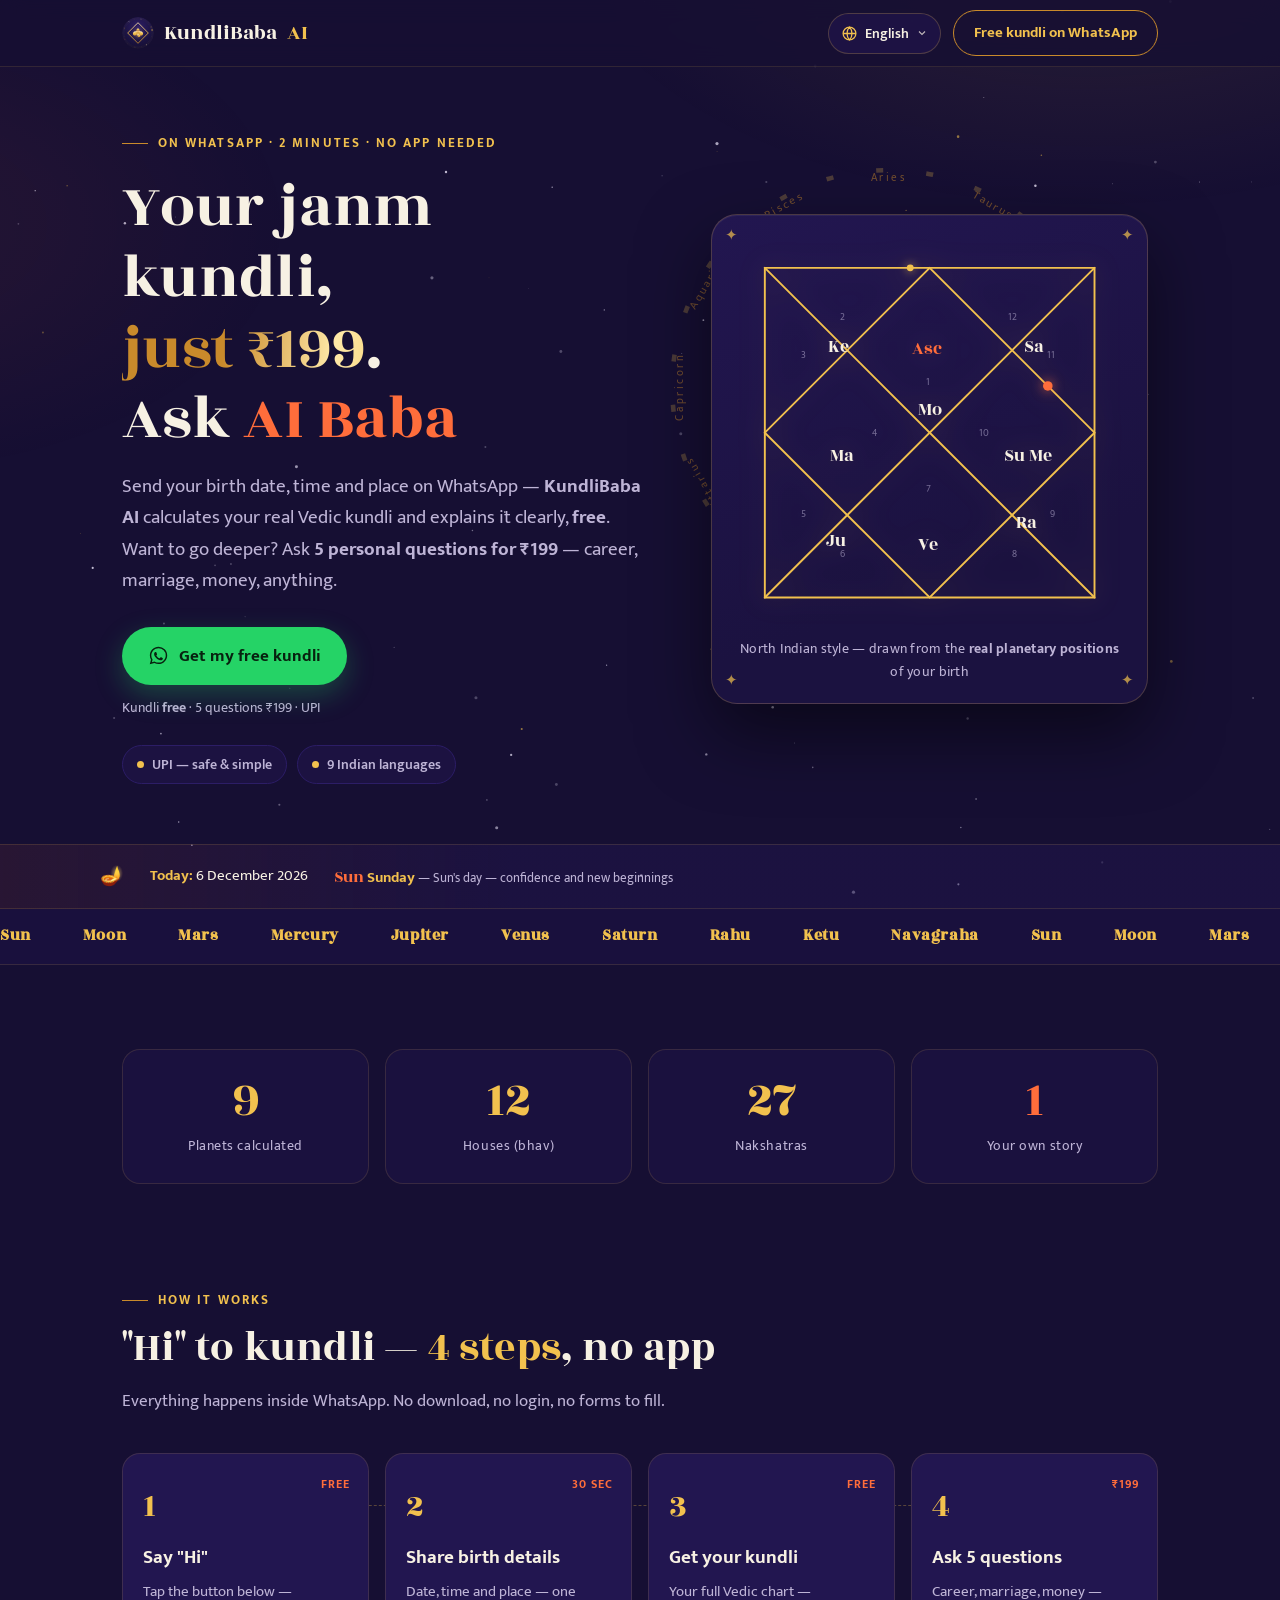
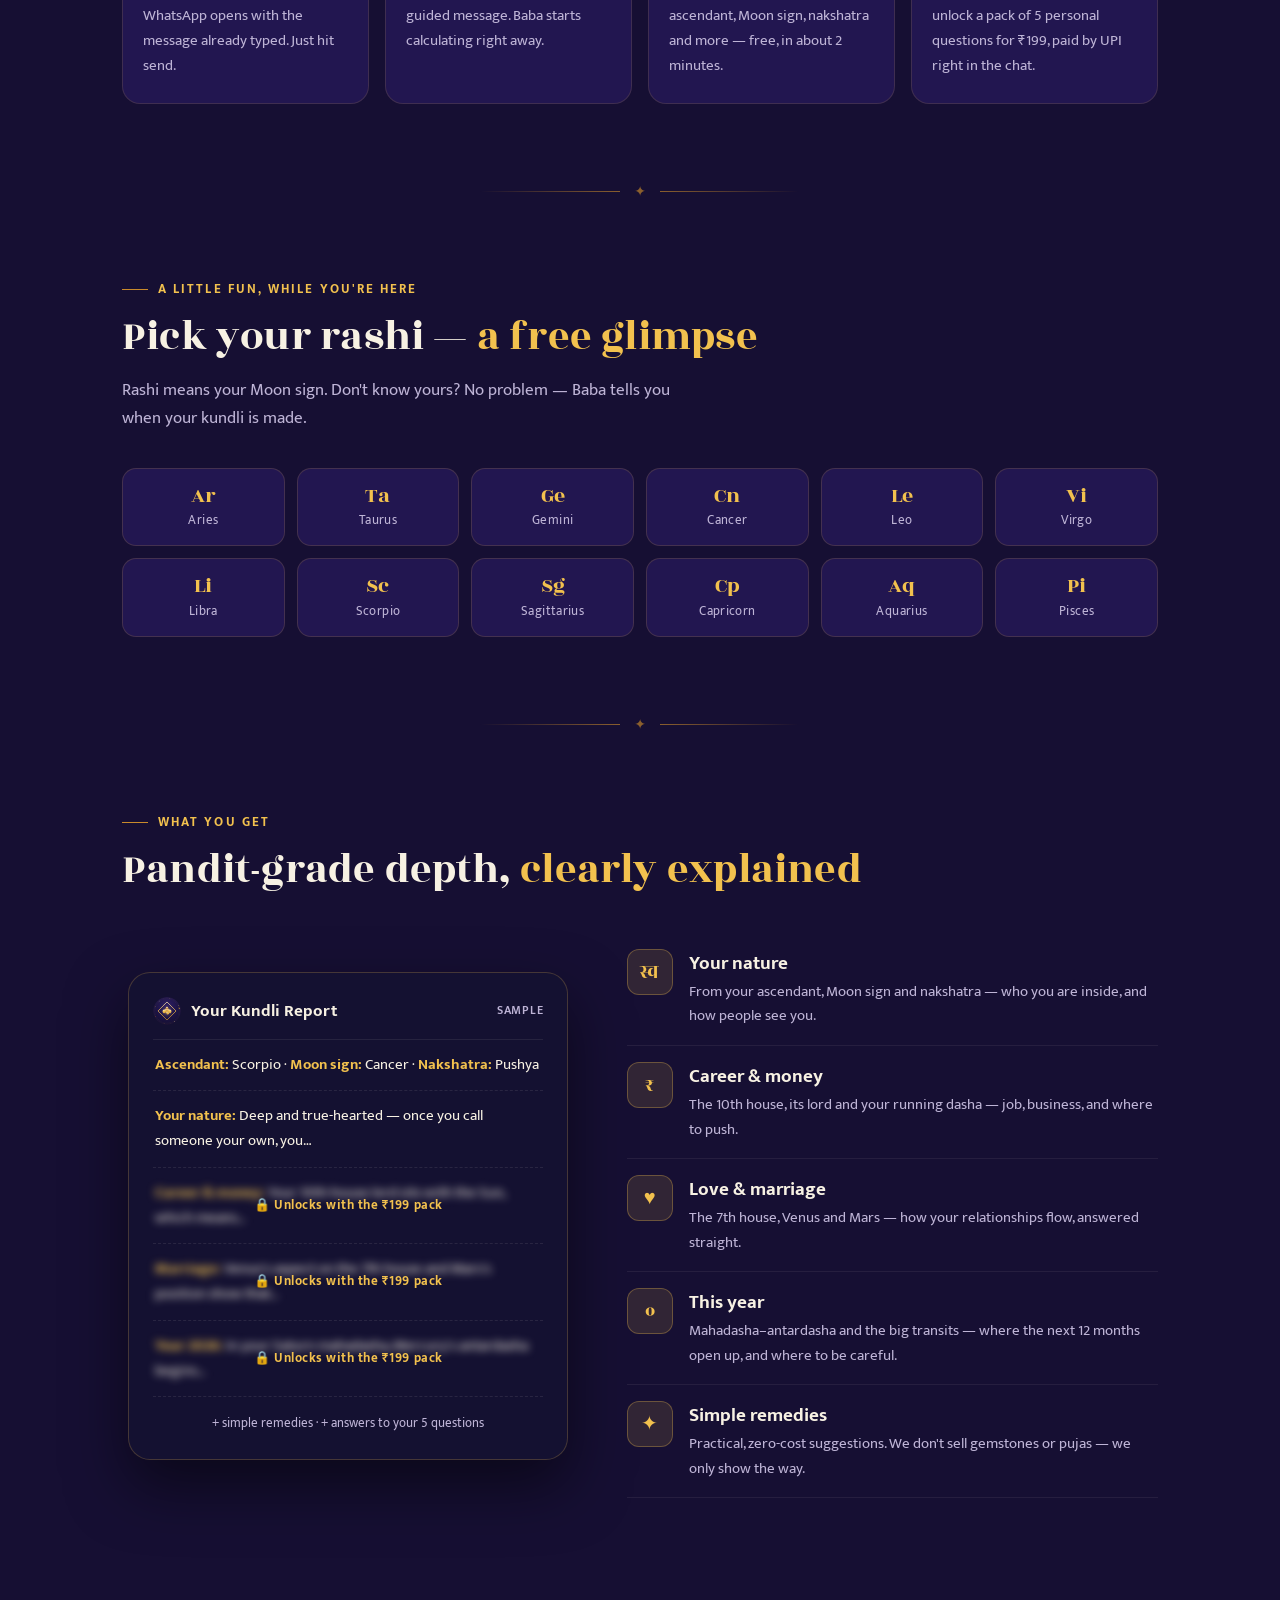
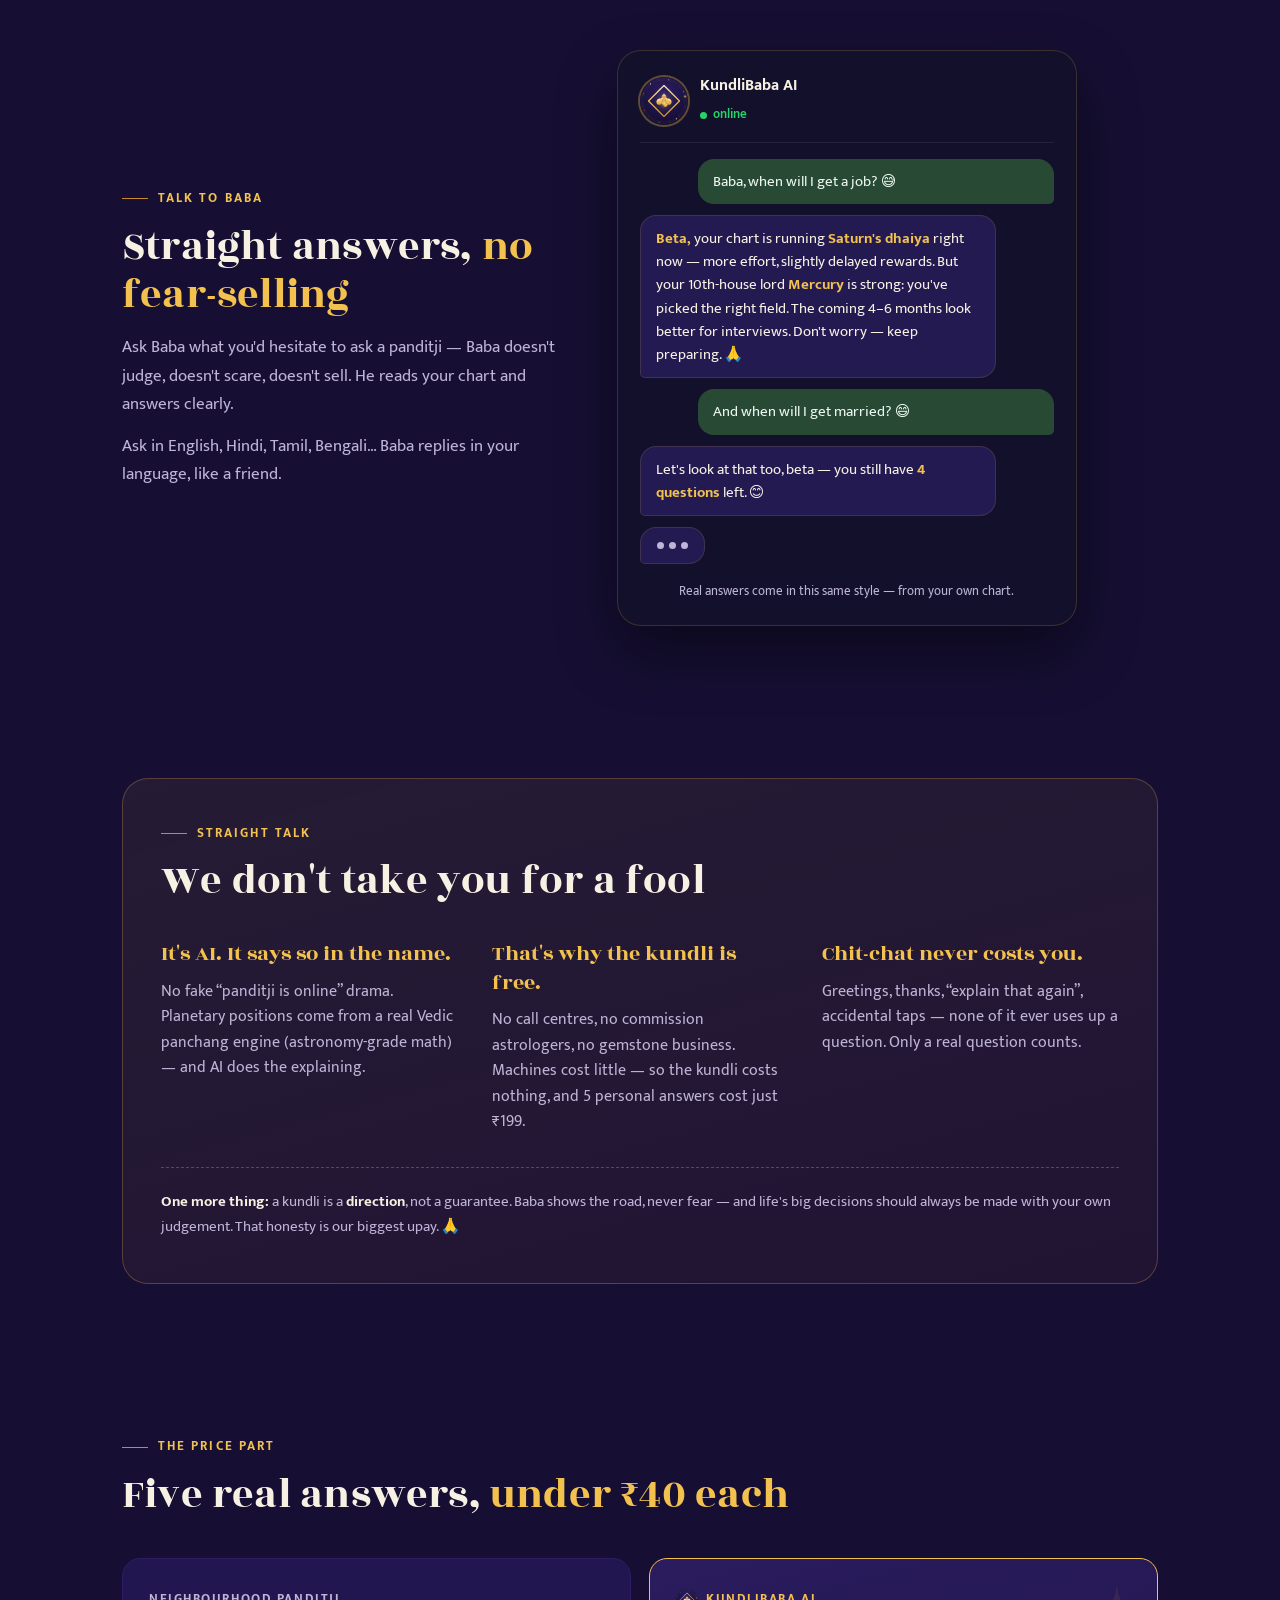
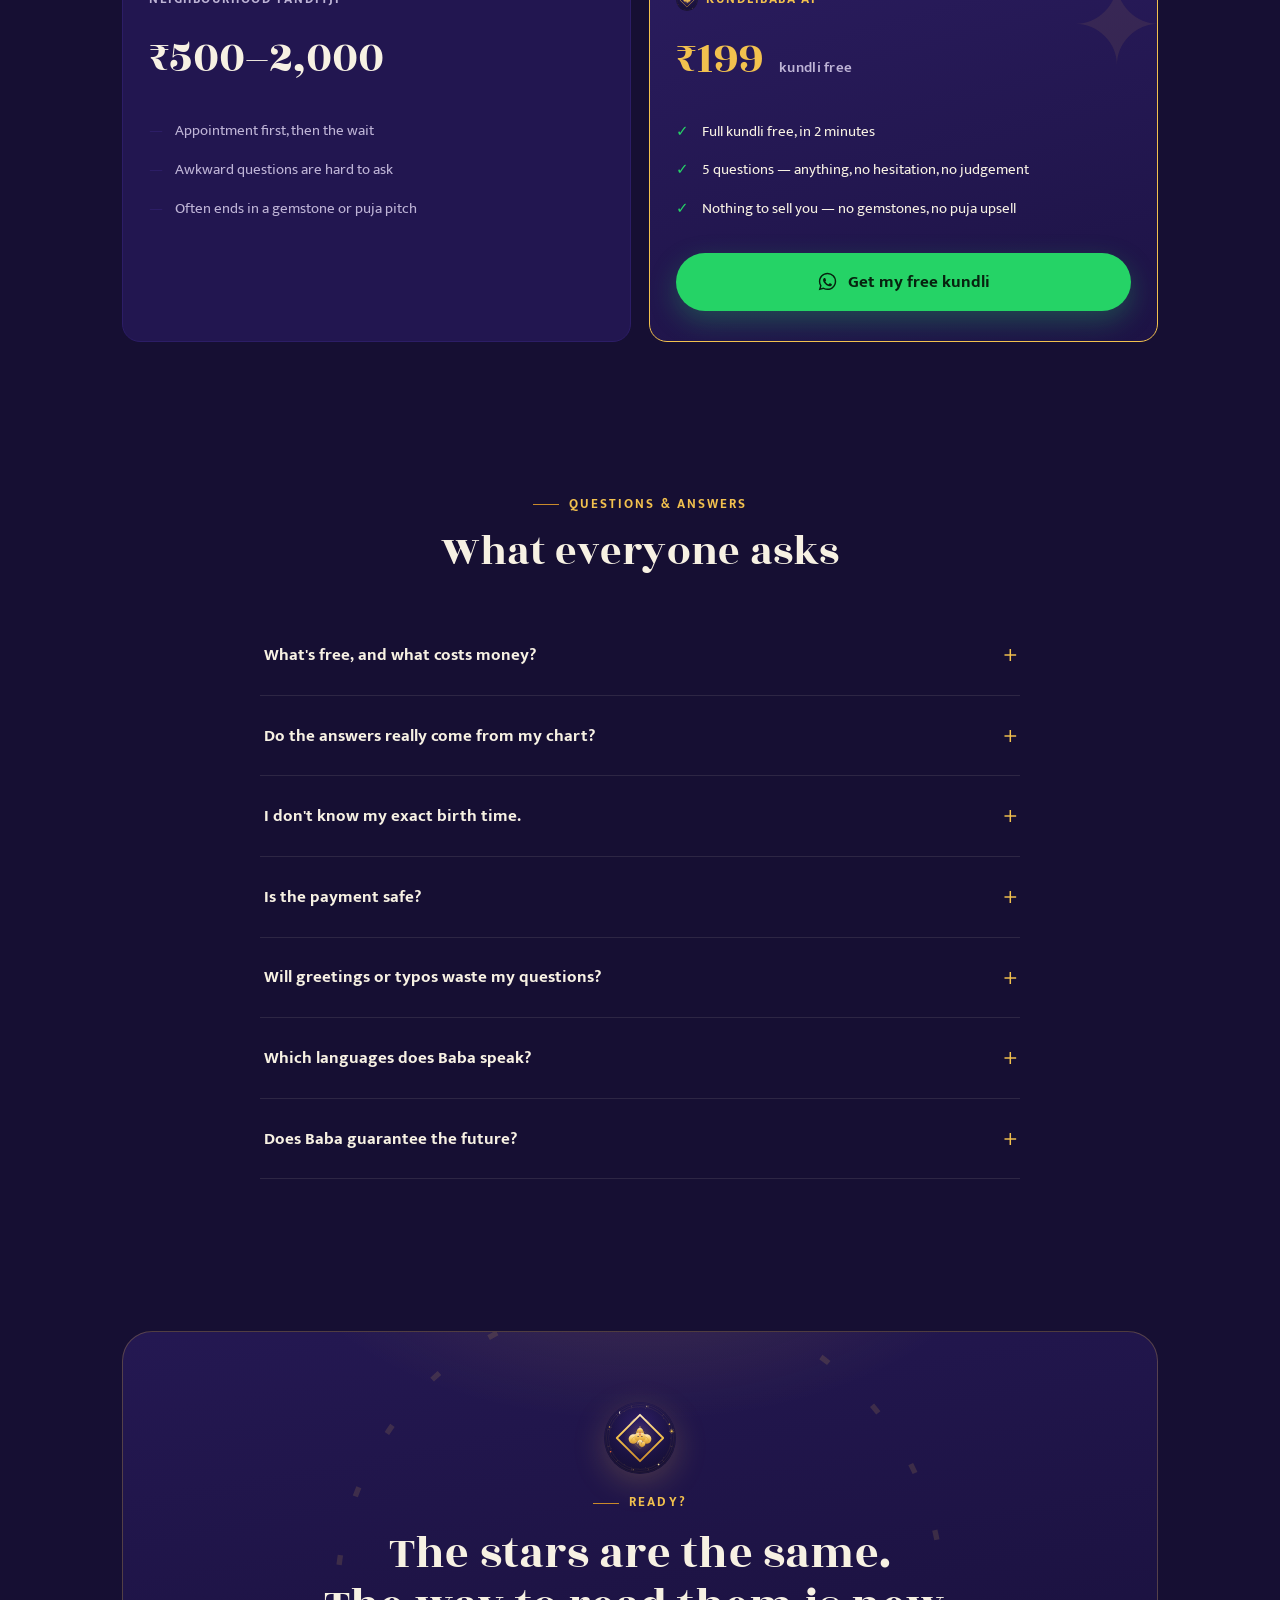
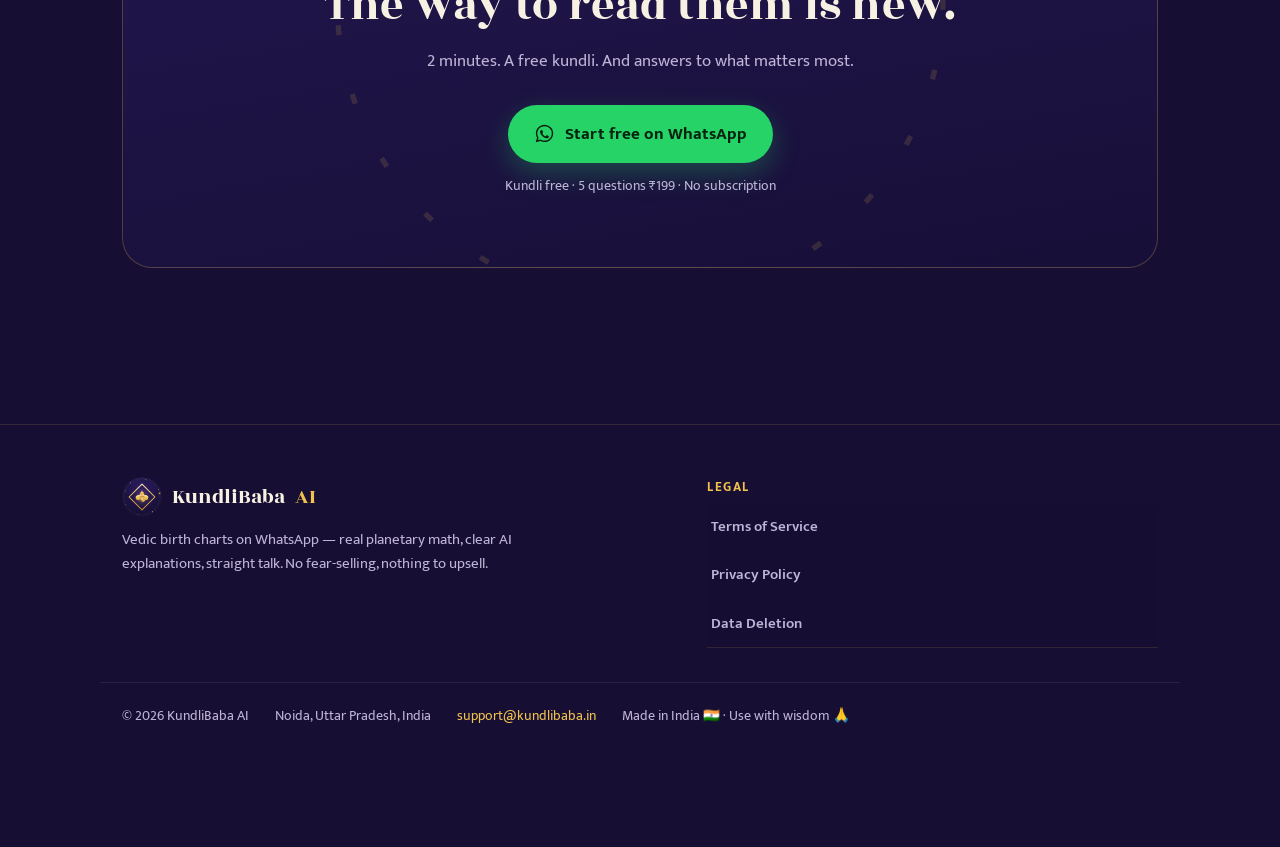
==== commit 5e213a56: "Update site pricing to a single Rs 199 pack for 5 questions. Align marketing copy, SEO meta, and all" ====
--- a/index.html
+++ b/index.html
@@ -4,9 +4,9 @@
 <meta charset="UTF-8">
 <meta name="viewport" content="width=device-width, initial-scale=1.0">
 <title>KundliBaba AI — Free Vedic Kundli on WhatsApp in 2 Minutes | 9 Indian Languages</title>
-<meta name="description" content="Get your real Vedic janm kundli free on WhatsApp in 2 minutes — accurate planetary math, clear AI explanations in English, Hindi & 7 more Indian languages. Then ask 5 personal questions for just ₹99 via UPI.">
+<meta name="description" content="Get your real Vedic janm kundli free on WhatsApp in 2 minutes — accurate planetary math, clear AI explanations in English, Hindi & 7 more Indian languages. Then ask 5 personal questions for just ₹199 via UPI.">
 <meta property="og:title" content="KundliBaba AI — Free kundli on WhatsApp, 2 minutes">
-<meta property="og:description" content="Send 'Hi' on WhatsApp. Share birth details. Get your full Vedic kundli free. Ask 5 personal questions for ₹99 via UPI. Available in 9 Indian languages.">
+<meta property="og:description" content="Send 'Hi' on WhatsApp. Share birth details. Get your full Vedic kundli free. Ask 5 personal questions for ₹199 via UPI. Available in 9 Indian languages.">
 <meta property="og:type" content="website">
 <meta property="og:url" content="https://kundlibaba.in">
 <meta property="og:site_name" content="KundliBaba AI">
@@ -16,7 +16,7 @@
 <meta property="og:image:alt" content="KundliBaba AI — Cosmic Yantra brand mark">
 <meta name="twitter:card" content="summary">
 <meta name="twitter:title" content="KundliBaba AI — Free kundli on WhatsApp, 2 minutes">
-<meta name="twitter:description" content="Send 'Hi' on WhatsApp. Get your full Vedic kundli free. 5 personal questions for ₹99 via UPI. 9 Indian languages.">
+<meta name="twitter:description" content="Send 'Hi' on WhatsApp. Get your full Vedic kundli free. 5 personal questions for ₹199 via UPI. 9 Indian languages.">
 <meta name="twitter:image" content="https://kundlibaba.in/logo/icon-1024.png?v=5">
 <link rel="shortcut icon" href="logo/favicon-32.png?v=5">
 <meta name="msapplication-TileImage" content="logo/icon-512.png?v=5">
@@ -30,7 +30,7 @@
 <link rel="icon" href="logo/icon-192.png?v=5" type="image/png" sizes="192x192">
 <link rel="apple-touch-icon" href="logo/icon-180.png?v=5" sizes="180x180">
 <link rel="apple-touch-icon" href="logo/dp-circle-640.png?v=5" sizes="640x640">
-<script type="application/ld+json">{"@context":"https://schema.org","@type":"Organization","name":"KundliBaba AI","url":"https://kundlibaba.in","logo":"https://kundlibaba.in/logo/icon-1024.png?v=5","description":"Vedic janm kundli on WhatsApp — real planetary math, clear AI explanations in 9 Indian languages. Free kundli; 5 personal questions for ₹99.","contactPoint":{"@type":"ContactPoint","email":"support@kundlibaba.in","contactType":"customer support"}}</script>
+<script type="application/ld+json">{"@context":"https://schema.org","@type":"Organization","name":"KundliBaba AI","url":"https://kundlibaba.in","logo":"https://kundlibaba.in/logo/icon-1024.png?v=5","description":"Vedic janm kundli on WhatsApp — real planetary math, clear AI explanations in 9 Indian languages. Free kundli; 5 personal questions for ₹199.","contactPoint":{"@type":"ContactPoint","email":"support@kundlibaba.in","contactType":"customer support"}}</script>
 <link rel="preconnect" href="https://fonts.googleapis.com">
 <link rel="preconnect" href="https://fonts.gstatic.com" crossorigin>
 <link href="https://fonts.googleapis.com/css2?family=Rozha+One&family=Mukta:wght@400;500;600;700&family=Noto+Sans+Devanagari:wght@400;600;700&family=Noto+Sans+Gurmukhi:wght@400;600;700&family=Noto+Sans+Gujarati:wght@400;600;700&family=Noto+Sans+Bengali:wght@400;600;700&family=Noto+Sans+Tamil:wght@400;600;700&family=Noto+Sans+Telugu:wght@400;600;700&display=swap" rel="stylesheet">
@@ -342,7 +342,7 @@
 <body>
 
 <!-- ============================================================
-     KundliBaba AI · kundlibaba.in · v3 "free kundli + ₹99 pack"
+     KundliBaba AI · kundlibaba.in · v4 "free kundli + ₹199 · 5 questions"
      ▸ Copy lives in i18n.js (9 languages). Default = English.
      ▸ Set WhatsApp number once below (const WA_NUMBER).
 ============================================================ -->
@@ -377,16 +377,16 @@
       <p class="eyebrow" data-i18n="heroEyebrow">On WhatsApp · 2 minutes · No app needed</p>
       <h1>
         <span class="line" data-i18n="heroL1">Your janm kundli,</span>
-        <span class="line" data-i18n="heroL2"><span class="gold-shimmer">just ₹99</span>.</span>
+        <span class="line" data-i18n="heroL2"><span class="gold-shimmer">just ₹199</span>.</span>
         <span class="line" data-i18n="heroL3">Ask <span class="accent">AI Baba</span></span>
       </h1>
-      <p class="lead" data-i18n="heroLead">Send your birth date, time and place on WhatsApp — <b>KundliBaba AI</b> calculates your real Vedic kundli and explains it clearly, <b>free</b>. Want to go deeper? Ask <b>5 personal questions for ₹99</b> — career, marriage, money, anything.</p>
+      <p class="lead" data-i18n="heroLead">Send your birth date, time and place on WhatsApp — <b>KundliBaba AI</b> calculates your real Vedic kundli and explains it clearly, <b>free</b>. Want to go deeper? Ask <b>5 personal questions for ₹199</b> — career, marriage, money, anything.</p>
       <div class="cta-block">
         <a class="btn btn-wa wa-link" href="#">
           <svg viewBox="0 0 24 24" fill="currentColor" aria-hidden="true"><path d="M12.04 2c-5.46 0-9.9 4.44-9.9 9.9 0 1.75.46 3.45 1.32 4.95L2 22l5.3-1.39a9.87 9.87 0 0 0 4.74 1.21h.01c5.46 0 9.9-4.44 9.9-9.9 0-2.65-1.03-5.14-2.9-7.01A9.83 9.83 0 0 0 12.04 2m0 1.67c2.2 0 4.27.86 5.82 2.42a8.18 8.18 0 0 1 2.41 5.82c0 4.54-3.7 8.23-8.24 8.23-1.48 0-2.93-.39-4.19-1.14l-.3-.18-3.12.82.83-3.04-.2-.31a8.2 8.2 0 0 1-1.26-4.38c0-4.54 3.7-8.24 8.25-8.24m-3.53 4.44c-.16 0-.43.06-.66.31-.22.25-.87.85-.87 2.07 0 1.22.89 2.4 1.01 2.57.12.16 1.75 2.67 4.23 3.74.59.26 1.05.41 1.41.52.59.19 1.13.16 1.56.1.47-.07 1.46-.6 1.67-1.18.2-.58.2-1.07.14-1.18-.06-.1-.22-.16-.47-.28-.25-.13-1.46-.72-1.69-.8-.22-.08-.39-.12-.55.12-.16.25-.63.8-.77.96-.14.17-.28.19-.53.06-.25-.12-1.05-.38-1.99-1.23-.74-.66-1.23-1.47-1.38-1.72-.14-.25-.01-.38.11-.51.11-.11.25-.29.37-.43.13-.15.17-.25.25-.42.08-.16.04-.31-.02-.43-.06-.13-.55-1.34-.76-1.84-.2-.48-.4-.42-.55-.42h-.51z"/></svg>
           <span data-i18n="heroCta">Get my free kundli</span>
         </a>
-        <p class="btn-note" data-i18n="heroNote">Kundli <b>free</b> · 5 questions ₹99 · UPI</p>
+        <p class="btn-note" data-i18n="heroNote">Kundli <b>free</b> · 5 questions ₹199 · UPI</p>
         <div class="chips">
           <span class="chip"><i></i><span data-i18n="chipUpi">UPI — safe &amp; simple</span></span>
           <span class="chip"><i></i><span data-i18n="chipLangs">9 Indian languages</span></span>
@@ -476,7 +476,7 @@
       <div class="step reveal"><span class="tag" data-i18n="step1Tag">Free</span><h3 data-i18n="step1H">Say "Hi"</h3><p data-i18n="step1P">Tap the button below — WhatsApp opens with the message already typed. Just hit send.</p></div>
       <div class="step reveal"><span class="tag" data-i18n="step2Tag">30 sec</span><h3 data-i18n="step2H">Share birth details</h3><p data-i18n="step2P">Date, time and place — one guided message. Baba starts calculating right away.</p></div>
       <div class="step reveal"><span class="tag" data-i18n="step3Tag">Free</span><h3 data-i18n="step3H">Get your kundli</h3><p data-i18n="step3P">Your full Vedic chart — ascendant, Moon sign, nakshatra and more — free, in about 2 minutes.</p></div>
-      <div class="step reveal"><span class="tag" data-i18n="step4Tag">₹99</span><h3 data-i18n="step4H">Ask 5 questions</h3><p data-i18n="step4P">Career, marriage, money — unlock a pack of 5 personal questions for ₹99, paid by UPI right in the chat.</p></div>
+      <div class="step reveal"><span class="tag" data-i18n="step4Tag">₹199</span><h3 data-i18n="step4H">Ask 5 questions</h3><p data-i18n="step4P">Career, marriage, money — unlock a pack of 5 personal questions for ₹199, paid by UPI right in the chat.</p></div>
     </div>
   </div>
 </section>
@@ -510,9 +510,9 @@
         <div class="preview-head"><img class="brand-icon" src="logo/icon-circle.svg?v=5" width="28" height="28" alt=""> <span data-i18n="prevHead">Your Kundli Report</span> <small data-i18n="prevSample">SAMPLE</small></div>
         <div class="prow" data-i18n="prevRow1"><b>Ascendant:</b> Scorpio · <b>Moon sign:</b> Cancer · <b>Nakshatra:</b> Pushya</div>
         <div class="prow" data-i18n="prevRow2"><b>Your nature:</b> Deep and true-hearted — once you call someone your own, you…</div>
-        <div class="prow locked"><span class="txt" data-i18n="prevRow3"><b>Career &amp; money:</b> Your 10th-house lord sits with the Sun, which means…</span><span class="lock-label" data-i18n="prevLock">🔒 Unlocks with the ₹99 pack</span></div>
-        <div class="prow locked"><span class="txt" data-i18n="prevRow4"><b>Marriage:</b> Venus's aspect on the 7th house and Mars's position show that…</span><span class="lock-label" data-i18n="prevLock">🔒 Unlocks with the ₹99 pack</span></div>
-        <div class="prow locked"><span class="txt" data-i18n="prevRow5"><b>Year 2026:</b> In your Saturn mahadasha, Mercury's antardasha begins…</span><span class="lock-label" data-i18n="prevLock">🔒 Unlocks with the ₹99 pack</span></div>
+        <div class="prow locked"><span class="txt" data-i18n="prevRow3"><b>Career &amp; money:</b> Your 10th-house lord sits with the Sun, which means…</span><span class="lock-label" data-i18n="prevLock">🔒 Unlocks with the ₹199 pack</span></div>
+        <div class="prow locked"><span class="txt" data-i18n="prevRow4"><b>Marriage:</b> Venus's aspect on the 7th house and Mars's position show that…</span><span class="lock-label" data-i18n="prevLock">🔒 Unlocks with the ₹199 pack</span></div>
+        <div class="prow locked"><span class="txt" data-i18n="prevRow5"><b>Year 2026:</b> In your Saturn mahadasha, Mercury's antardasha begins…</span><span class="lock-label" data-i18n="prevLock">🔒 Unlocks with the ₹199 pack</span></div>
         <div class="preview-foot" data-i18n="prevFoot">+ simple remedies · + answers to your 5 questions</div>
       </div>
       <ul class="rlist">
@@ -563,7 +563,7 @@
         </div>
         <div class="truth-item">
           <h3 data-i18n="truth2H">That's why the kundli is free.</h3>
-          <p data-i18n="truth2P">No call centres, no commission astrologers, no gemstone business. Machines cost little — so the kundli costs nothing, and 5 personal answers cost just ₹99.</p>
+          <p data-i18n="truth2P">No call centres, no commission astrologers, no gemstone business. Machines cost little — so the kundli costs nothing, and 5 personal answers cost just ₹199.</p>
         </div>
         <div class="truth-item">
           <h3 data-i18n="truth3H">Chit-chat never costs you.</h3>
@@ -579,7 +579,7 @@
 <section class="section" id="daam">
   <div class="wrap">
     <p class="eyebrow reveal" data-i18n="daamEyebrow">The price part</p>
-    <h2 class="reveal" data-i18n="daamH2">Five real answers, <span style="color:var(--gold)">under ₹20 each</span></h2>
+    <h2 class="reveal" data-i18n="daamH2">Five real answers, <span style="color:var(--gold)">under ₹40 each</span></h2>
     <div class="compare">
       <div class="price-card reveal">
         <p class="who" data-i18n="panditWho">Neighbourhood panditji</p>
@@ -592,7 +592,7 @@
       </div>
       <div class="price-card hero-price reveal">
         <p class="who"><img class="brand-icon" src="logo/icon-circle.svg?v=5" width="22" height="22" alt=""> KundliBaba AI</p>
-        <p class="amount" data-i18n="kbAmount">₹99 <small class="amount-sub">kundli free</small></p>
+        <p class="amount" data-i18n="kbAmount">₹199 <small class="amount-sub">kundli free</small></p>
         <ul>
           <li data-i18n="kbLi1">Full kundli free, in 2 minutes</li>
           <li data-i18n="kbLi2">5 questions — anything, no hesitation, no judgement</li>
@@ -612,7 +612,7 @@
     <div class="faq reveal">
       <details>
         <summary data-i18n="q1">What's free, and what costs money?</summary>
-        <div class="ans" data-i18n="a1">Your full kundli is free. After that, a pack of 5 questions costs ₹99 — paid by UPI inside the chat. No subscription, and nothing is ever charged without you tapping pay.</div>
+        <div class="ans" data-i18n="a1">Your full kundli is free. After that, a pack of 5 questions costs ₹199 — paid by UPI inside the chat. No subscription, and nothing is ever charged without you tapping pay.</div>
       </details>
       <details>
         <summary data-i18n="q2">Do the answers really come from my chart?</summary>
@@ -652,7 +652,7 @@
       <h2 data-i18n="finalH2">The stars are the same.<br>The way to read them is new.</h2>
       <p class="lead" style="text-align:center" data-i18n="finalLead">2 minutes. A free kundli. And answers to what matters most.</p>
       <a class="btn btn-wa wa-link" href="#"><svg viewBox="0 0 24 24" fill="currentColor" width="21" height="21" aria-hidden="true"><path d="M12.04 2c-5.46 0-9.9 4.44-9.9 9.9 0 1.75.46 3.45 1.32 4.95L2 22l5.3-1.39a9.87 9.87 0 0 0 4.74 1.21h.01c5.46 0 9.9-4.44 9.9-9.9 0-2.65-1.03-5.14-2.9-7.01A9.83 9.83 0 0 0 12.04 2m0 1.67c2.2 0 4.27.86 5.82 2.42a8.18 8.18 0 0 1 2.41 5.82c0 4.54-3.7 8.23-8.24 8.23-1.48 0-2.93-.39-4.19-1.14l-.3-.18-3.12.82.83-3.04-.2-.31a8.2 8.2 0 0 1-1.26-4.38c0-4.54 3.7-8.24 8.25-8.24m-3.53 4.44c-.16 0-.43.06-.66.31-.22.25-.87.85-.87 2.07 0 1.22.89 2.4 1.01 2.57.12.16 1.75 2.67 4.23 3.74.59.26 1.05.41 1.41.52.59.19 1.13.16 1.56.1.47-.07 1.46-.6 1.67-1.18.2-.58.2-1.07.14-1.18-.06-.1-.22-.16-.47-.28-.25-.13-1.46-.72-1.69-.8-.22-.08-.39-.12-.55.12-.16.25-.63.8-.77.96-.14.17-.28.19-.53.06-.25-.12-1.05-.38-1.99-1.23-.74-.66-1.23-1.47-1.38-1.72-.14-.25-.01-.38.11-.51.11-.11.25-.29.37-.43.13-.15.17-.25.25-.42.08-.16.04-.31-.02-.43-.06-.13-.55-1.34-.76-1.84-.2-.48-.4-.42-.55-.42h-.51z"/></svg><span data-i18n="finalCta">Start free on WhatsApp</span></a>
-      <p class="btn-note" data-i18n="finalNote">Kundli free · 5 questions ₹99 · No subscription</p>
+      <p class="btn-note" data-i18n="finalNote">Kundli free · 5 questions ₹199 · No subscription</p>
     </div>
   </div>
 </section>
@@ -685,7 +685,7 @@
 <div class="sticky-cta" id="stickyCta" aria-hidden="true">
   <div class="sticky-in">
     <img class="sticky-brand" src="logo/icon-circle.svg?v=5" width="38" height="38" alt="">
-    <div class="price"><span data-i18n="stickyPrice">FREE</span><small data-i18n="stickySub">kundli · 5 Qs ₹99</small></div>
+    <div class="price"><span data-i18n="stickyPrice">FREE</span><small data-i18n="stickySub">kundli · 5 Qs ₹199</small></div>
     <a class="btn btn-wa wa-link" href="#"><span data-i18n="stickyCta">Chat on WhatsApp</span></a>
   </div>
 </div>
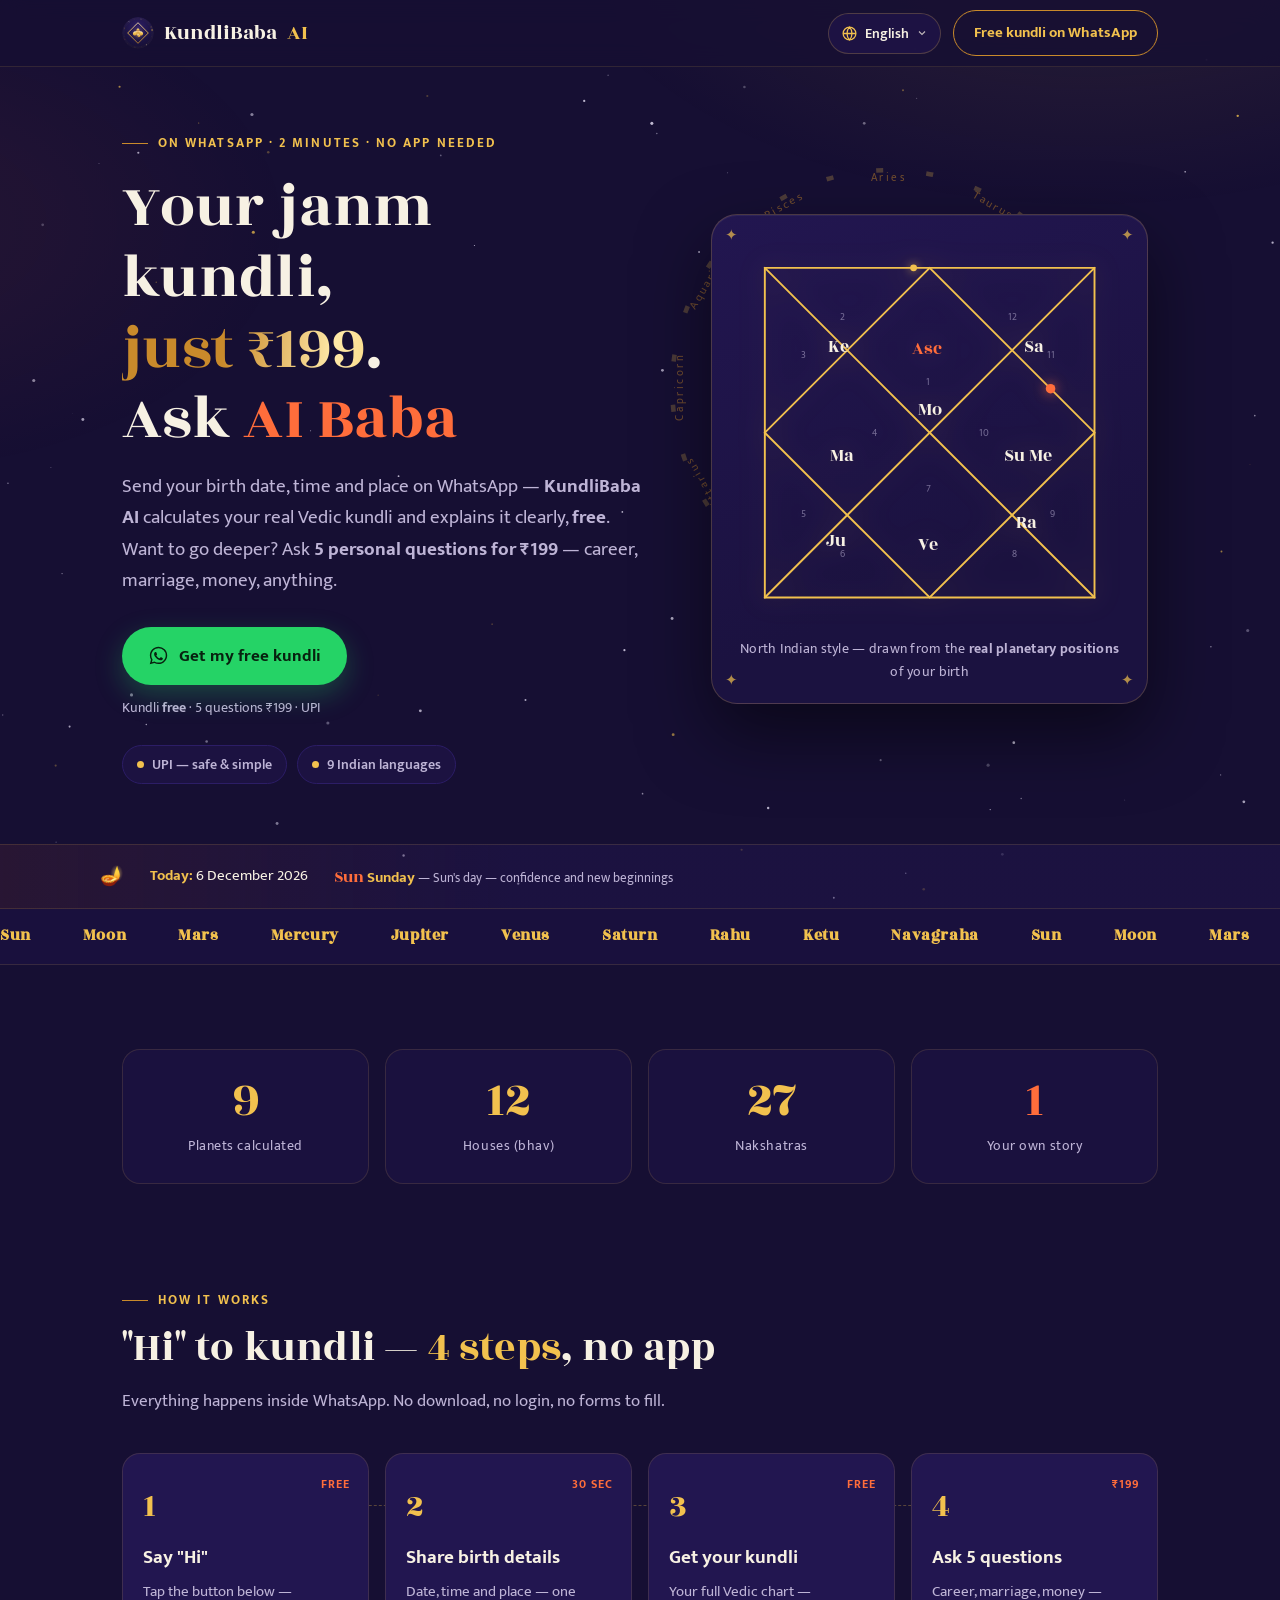
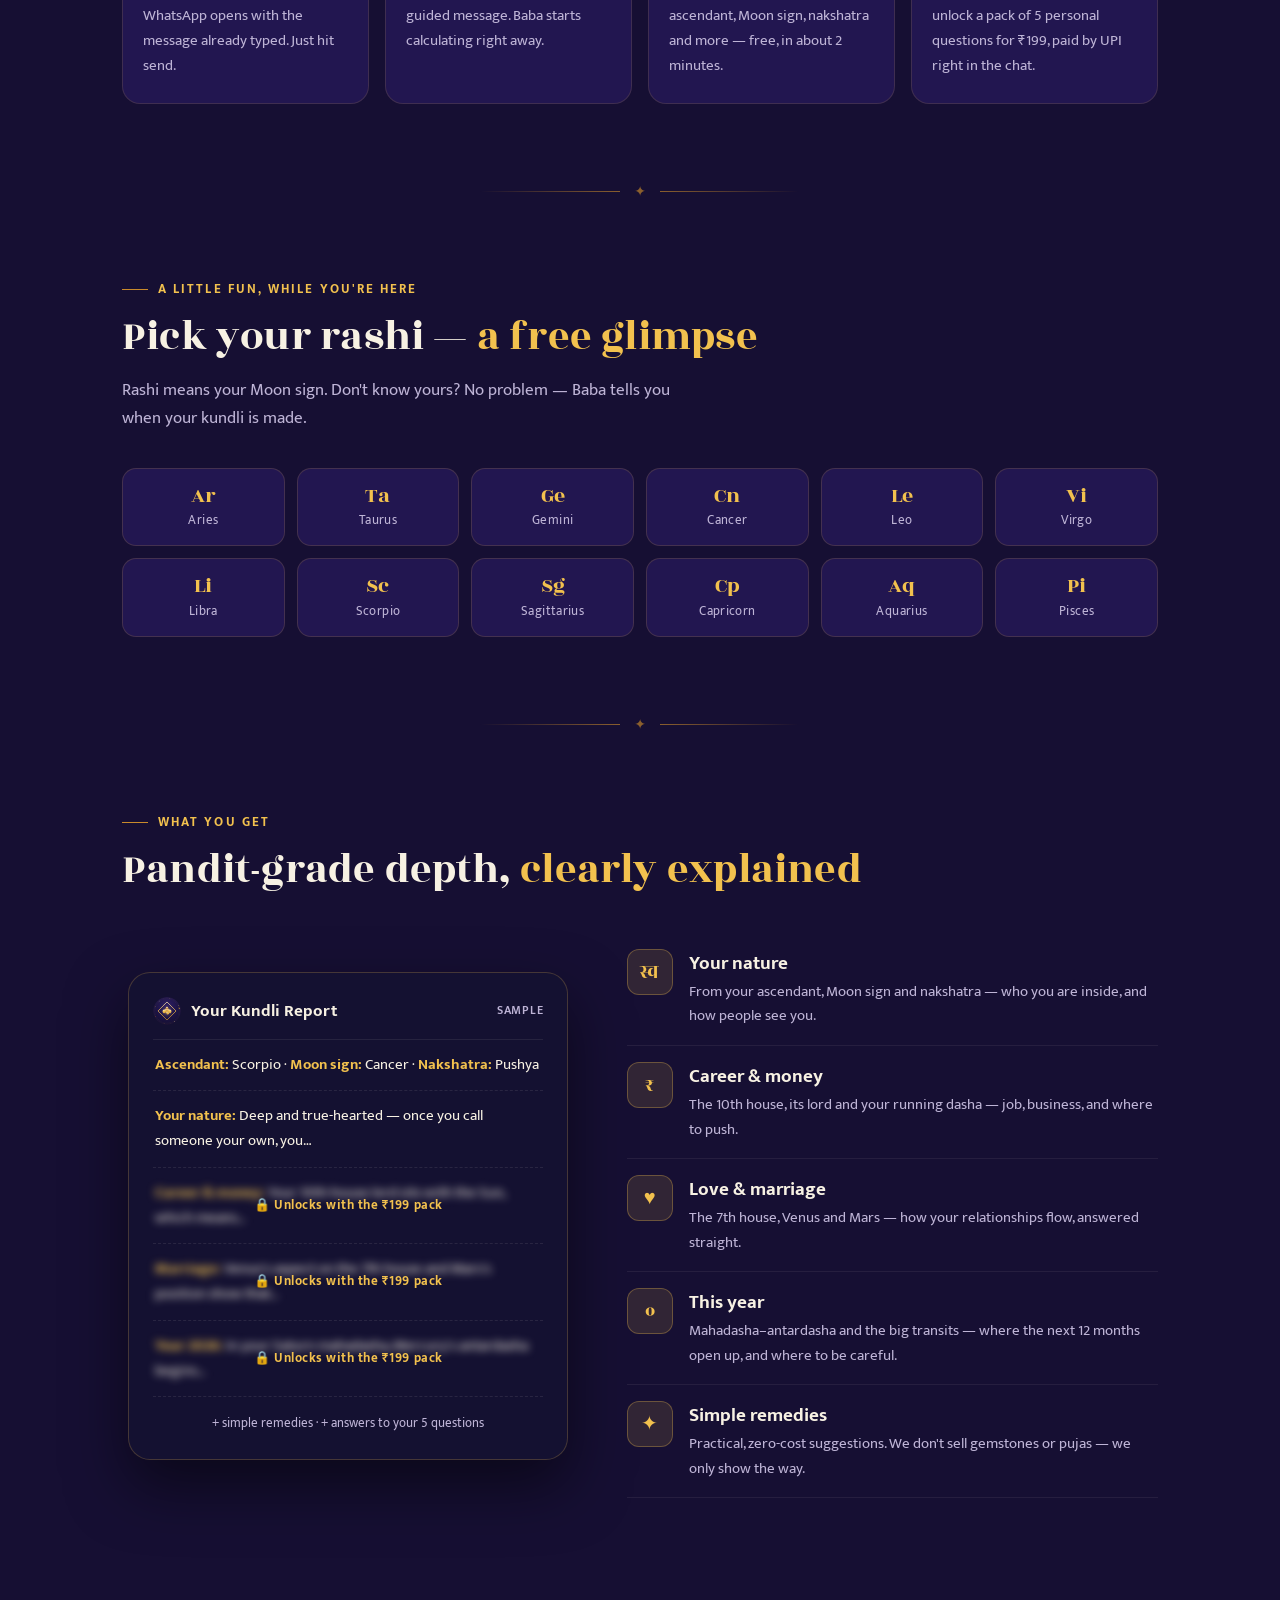
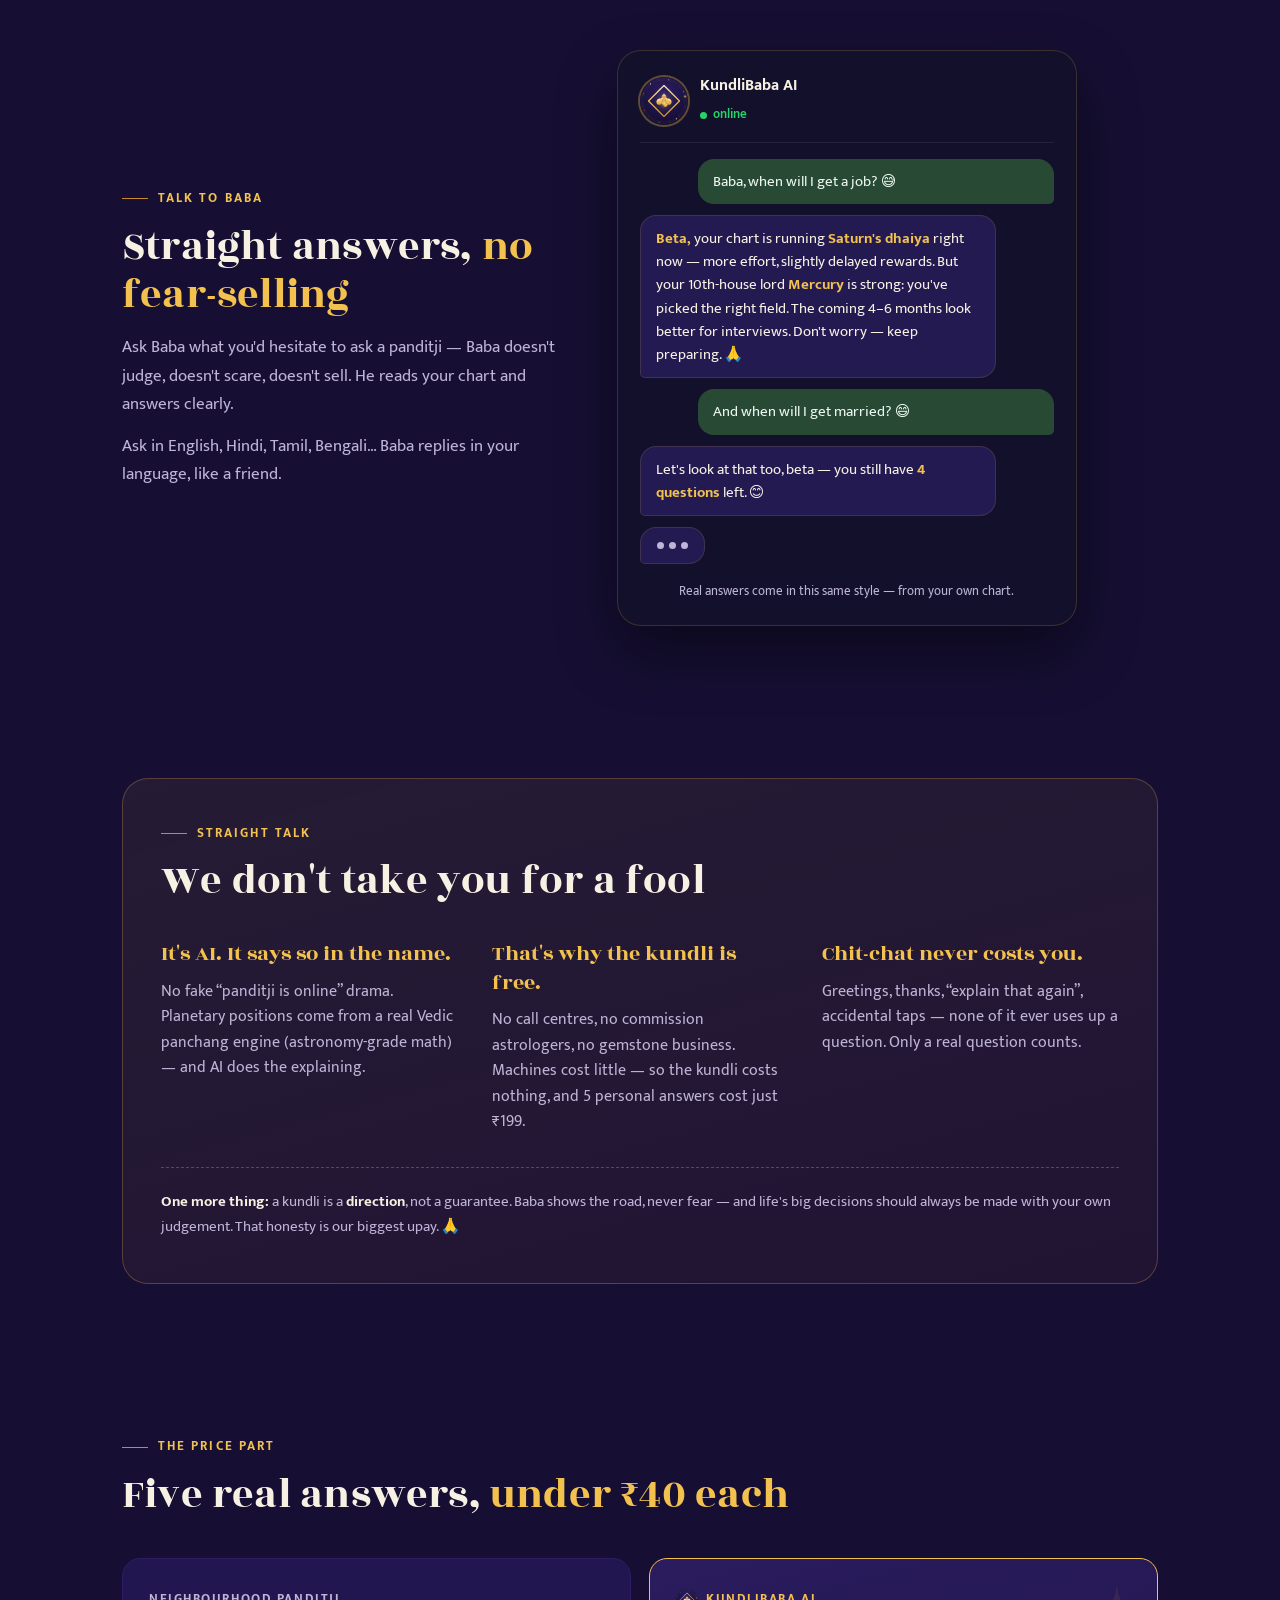
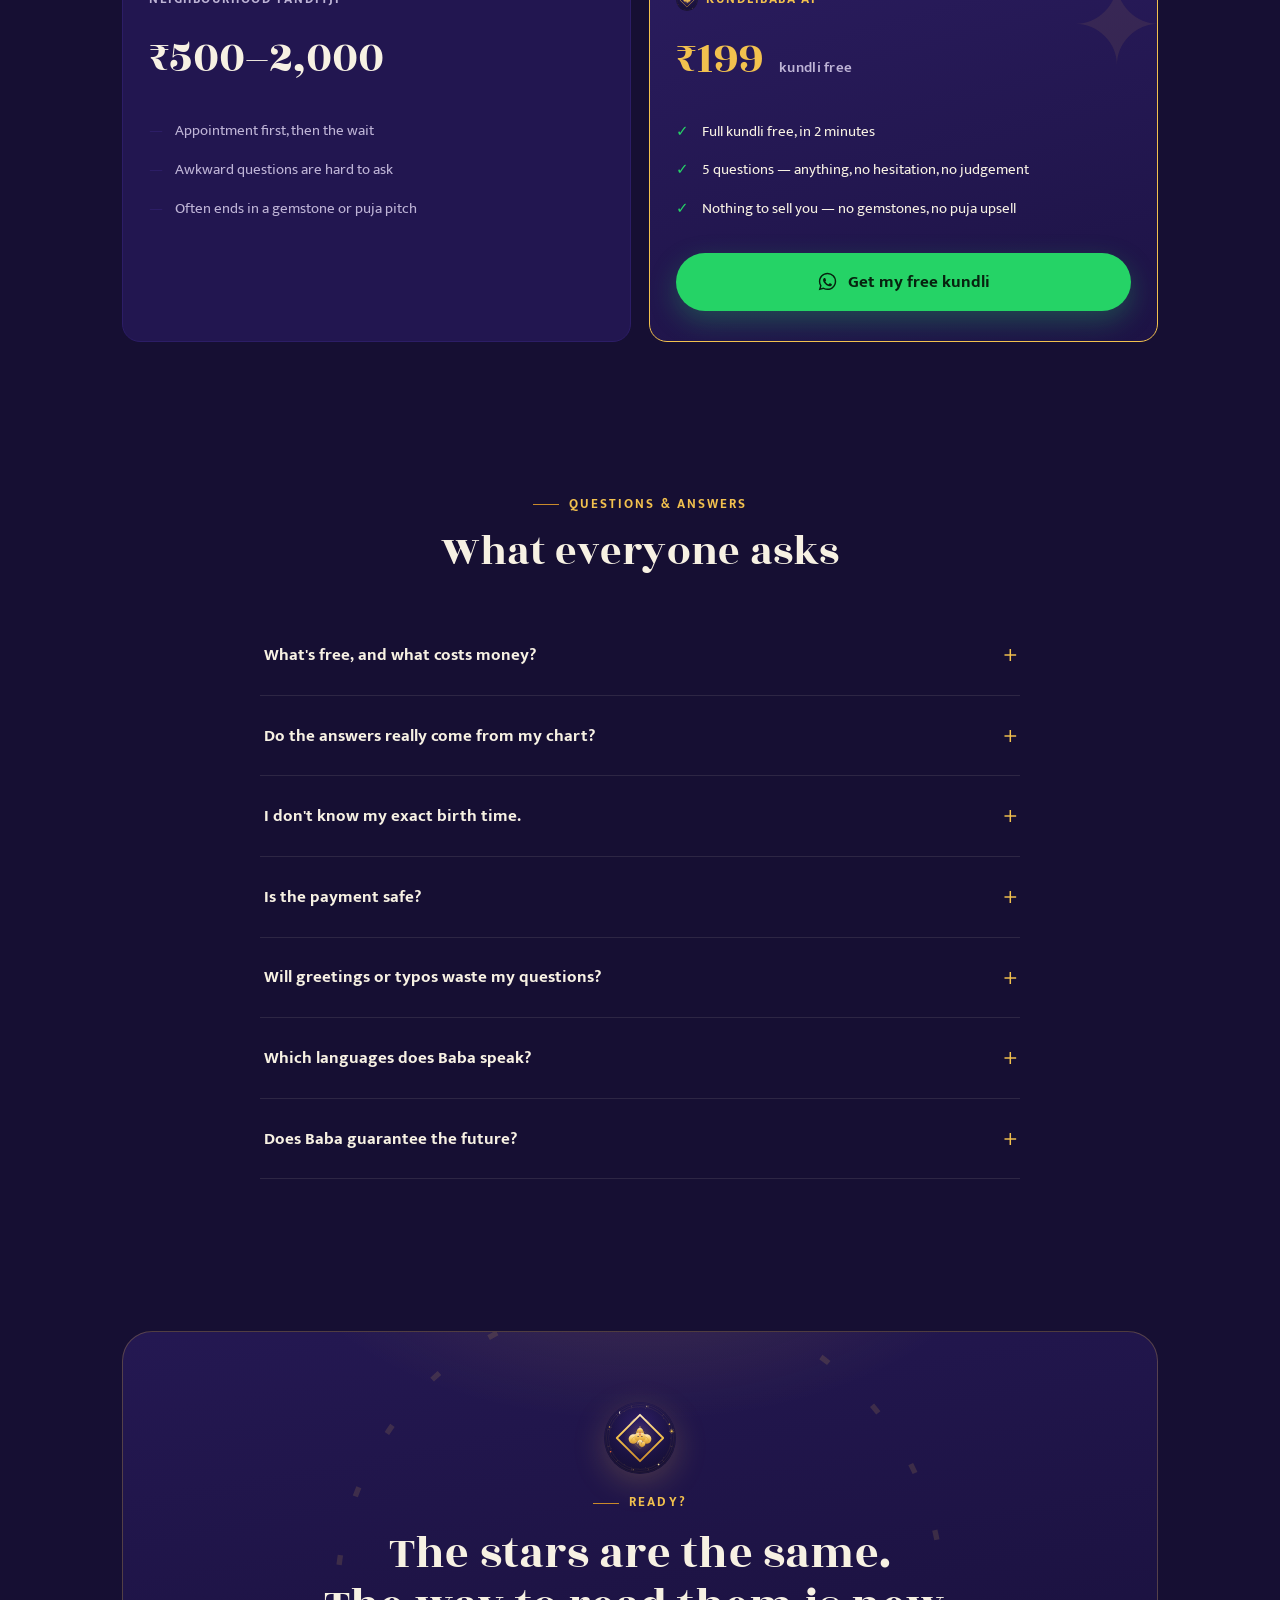
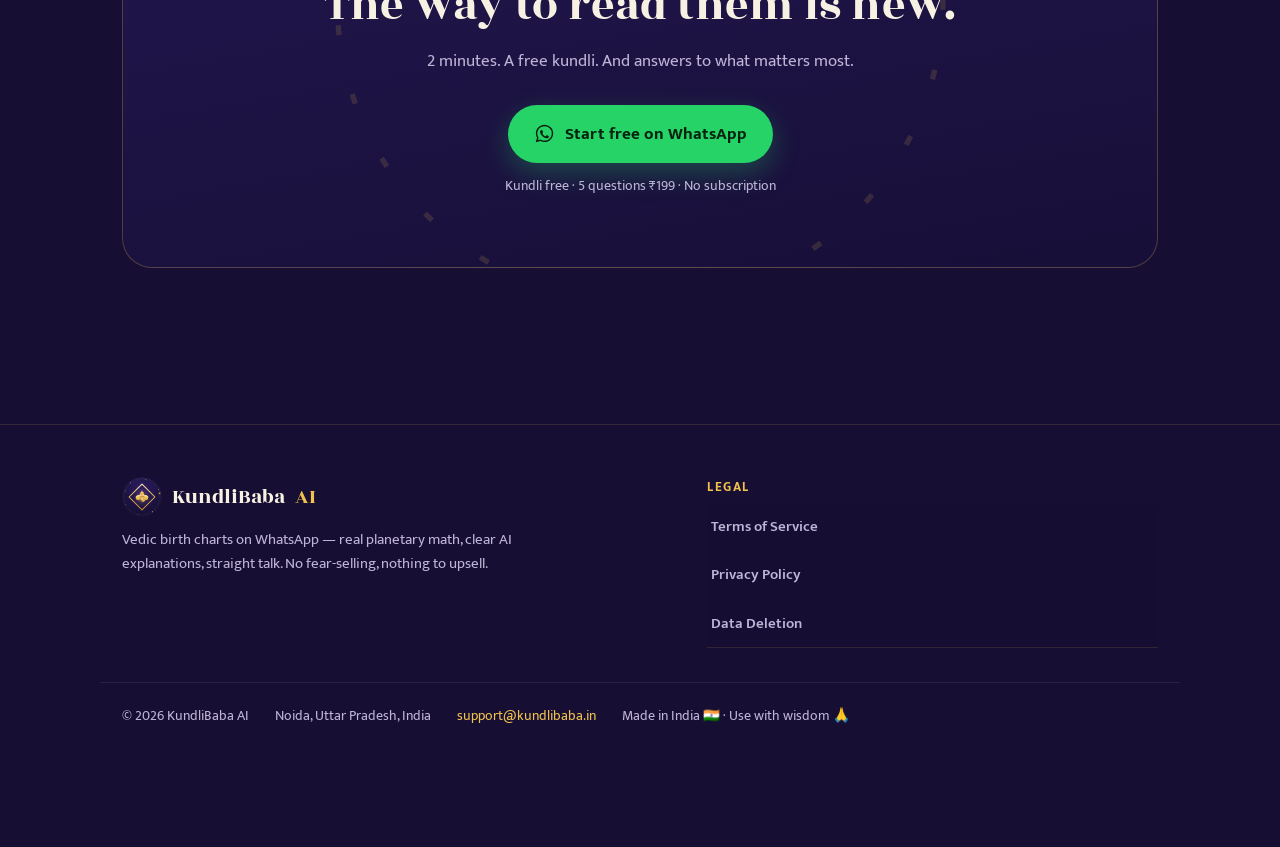
==== commit d3d149b9: "Cache-bust i18n.js so the fixed WhatsApp opener text loads. Co-authored-by: Cursor <cursoragent@curs" ====
--- a/index.html
+++ b/index.html
@@ -690,7 +690,7 @@
   </div>
 </div>
 
-<script src="i18n.js"></script>
+<script src="i18n.js?v=6"></script>
 <script>
 /* ================== SET THIS ONCE ==================
    Your WhatsApp Business number (country code, no +).   */
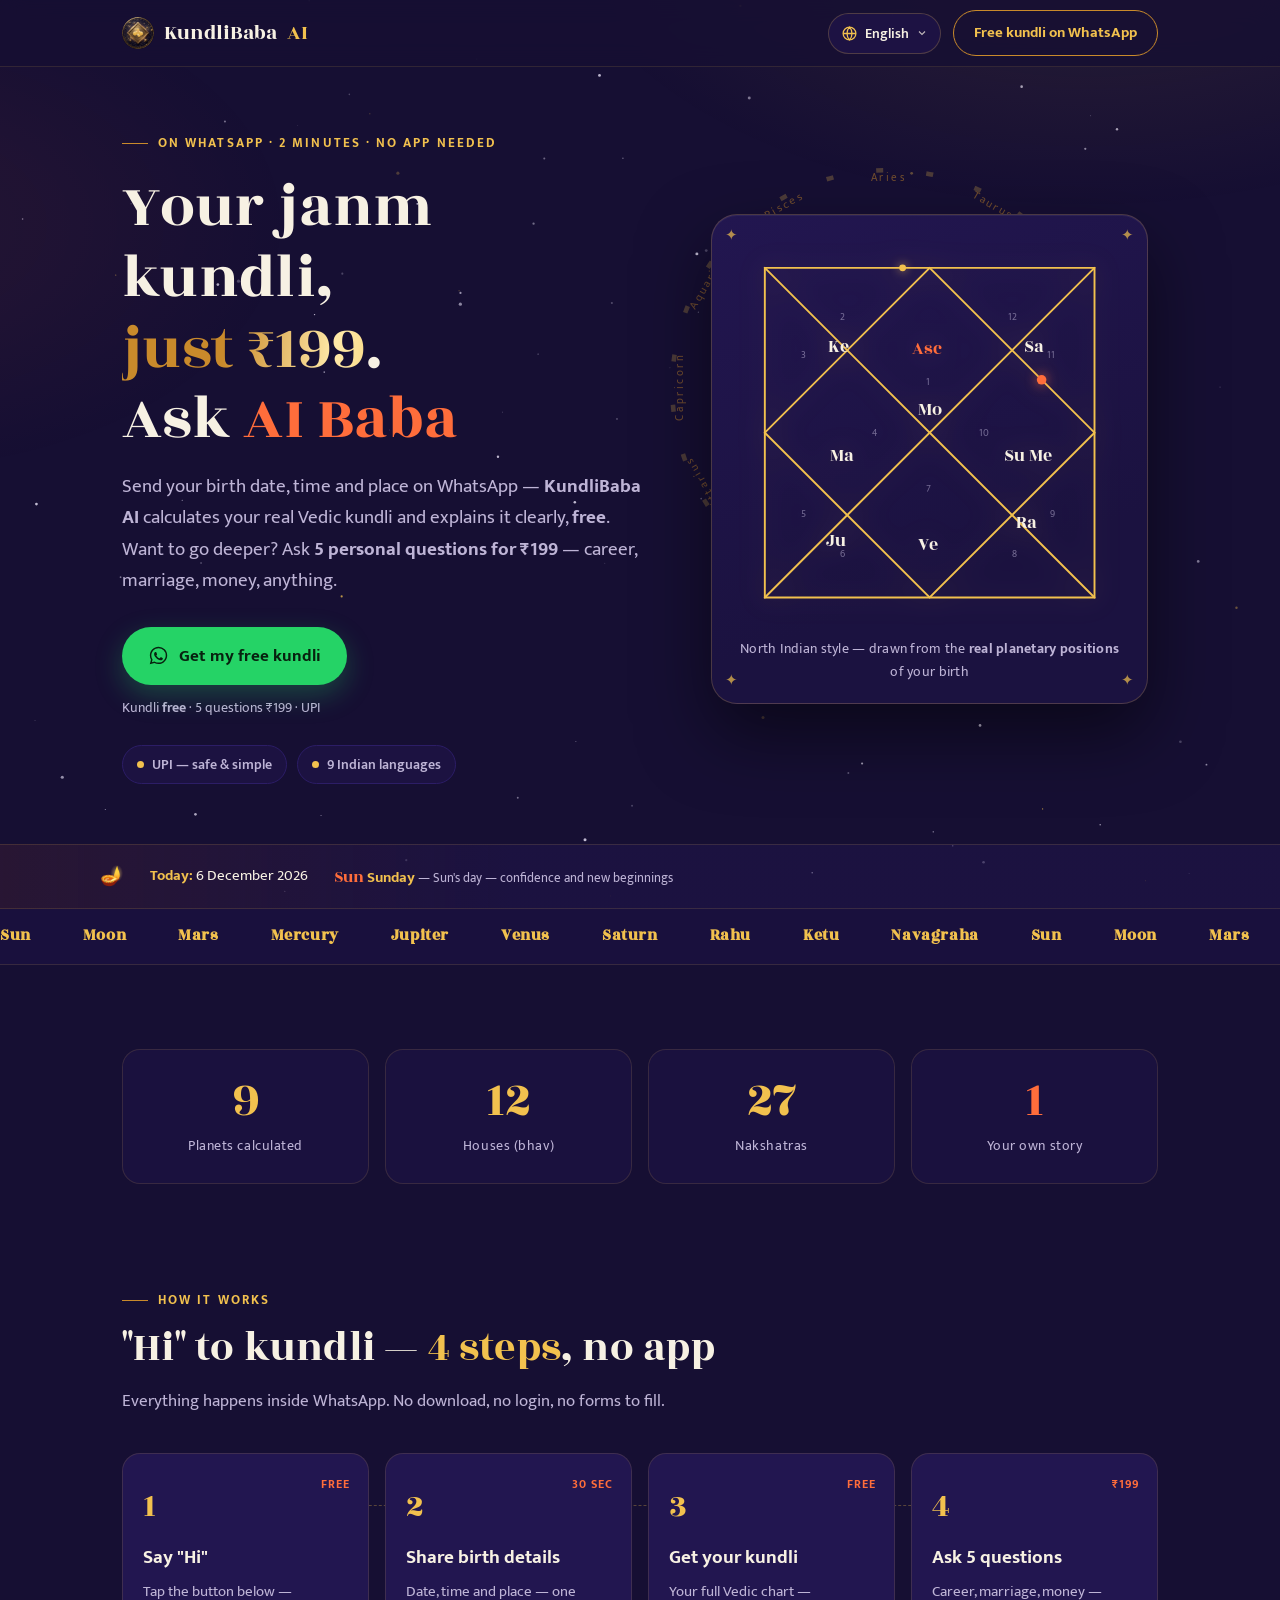
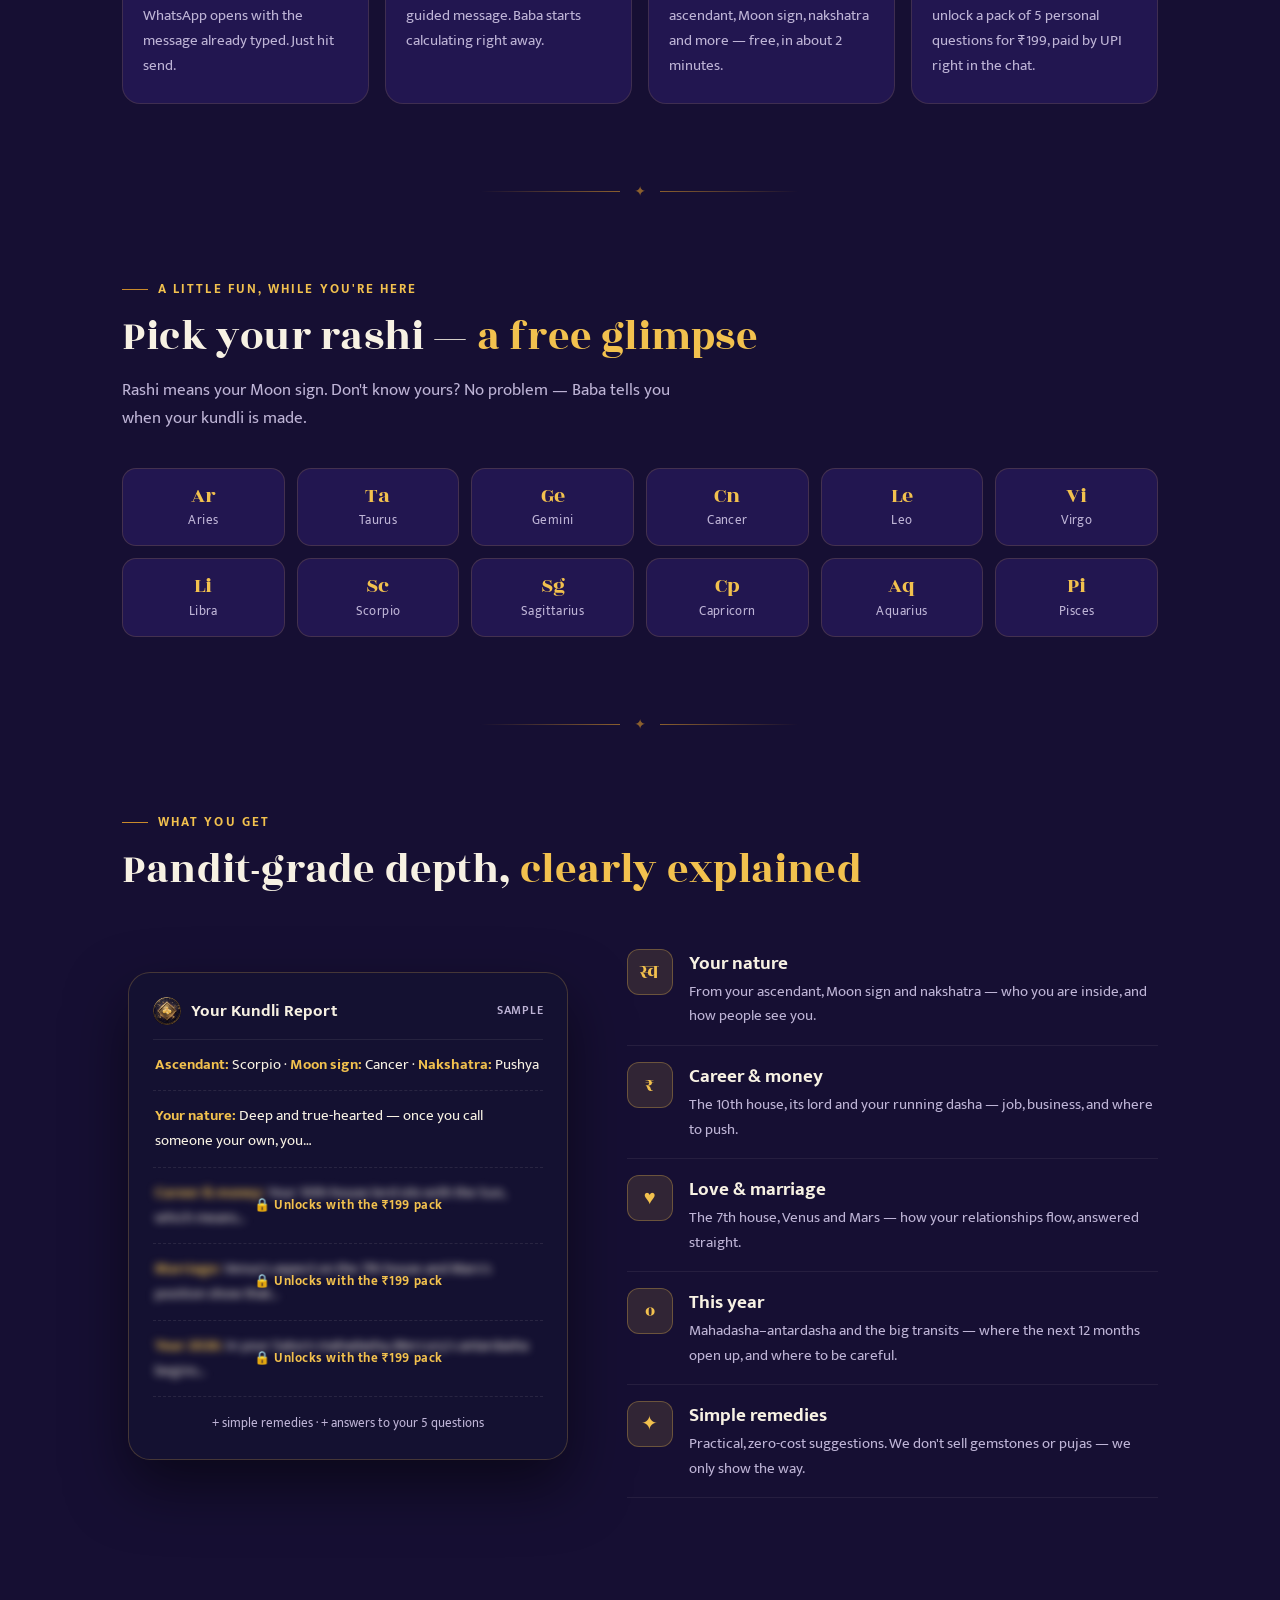
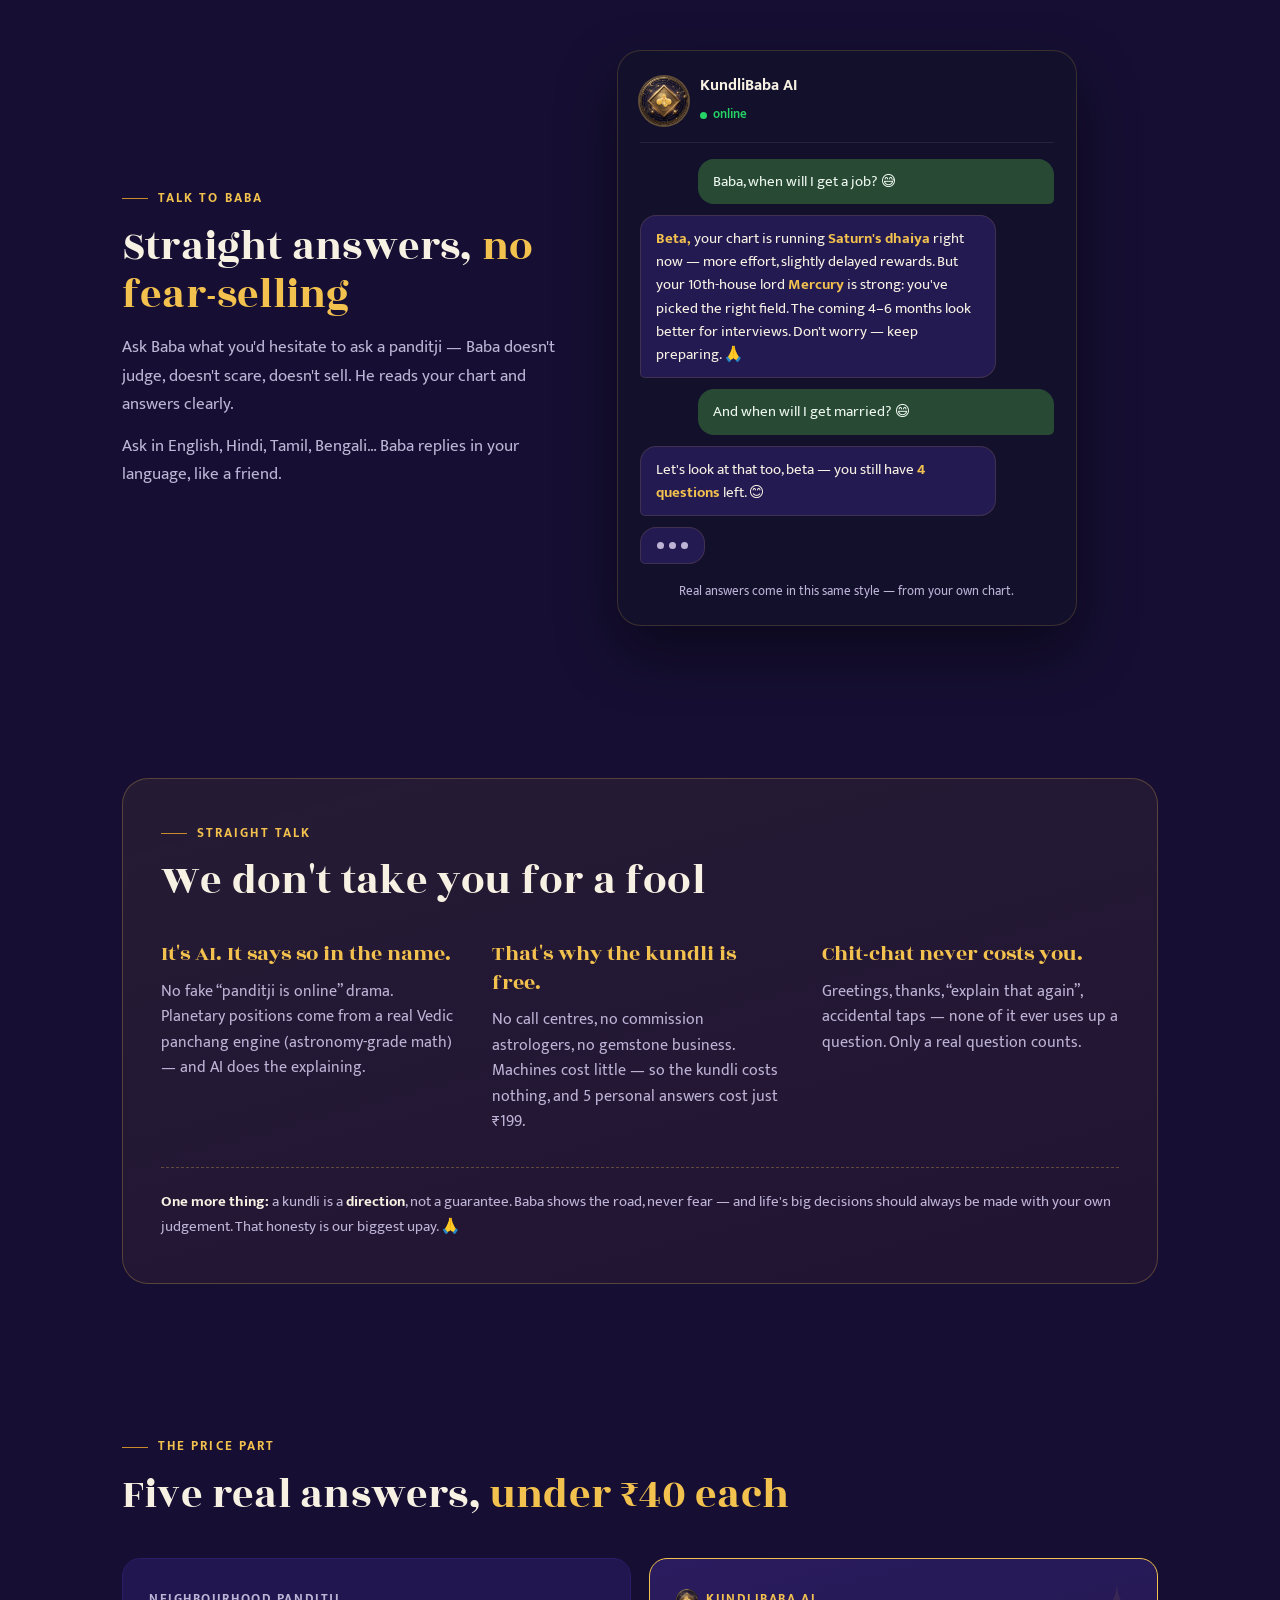
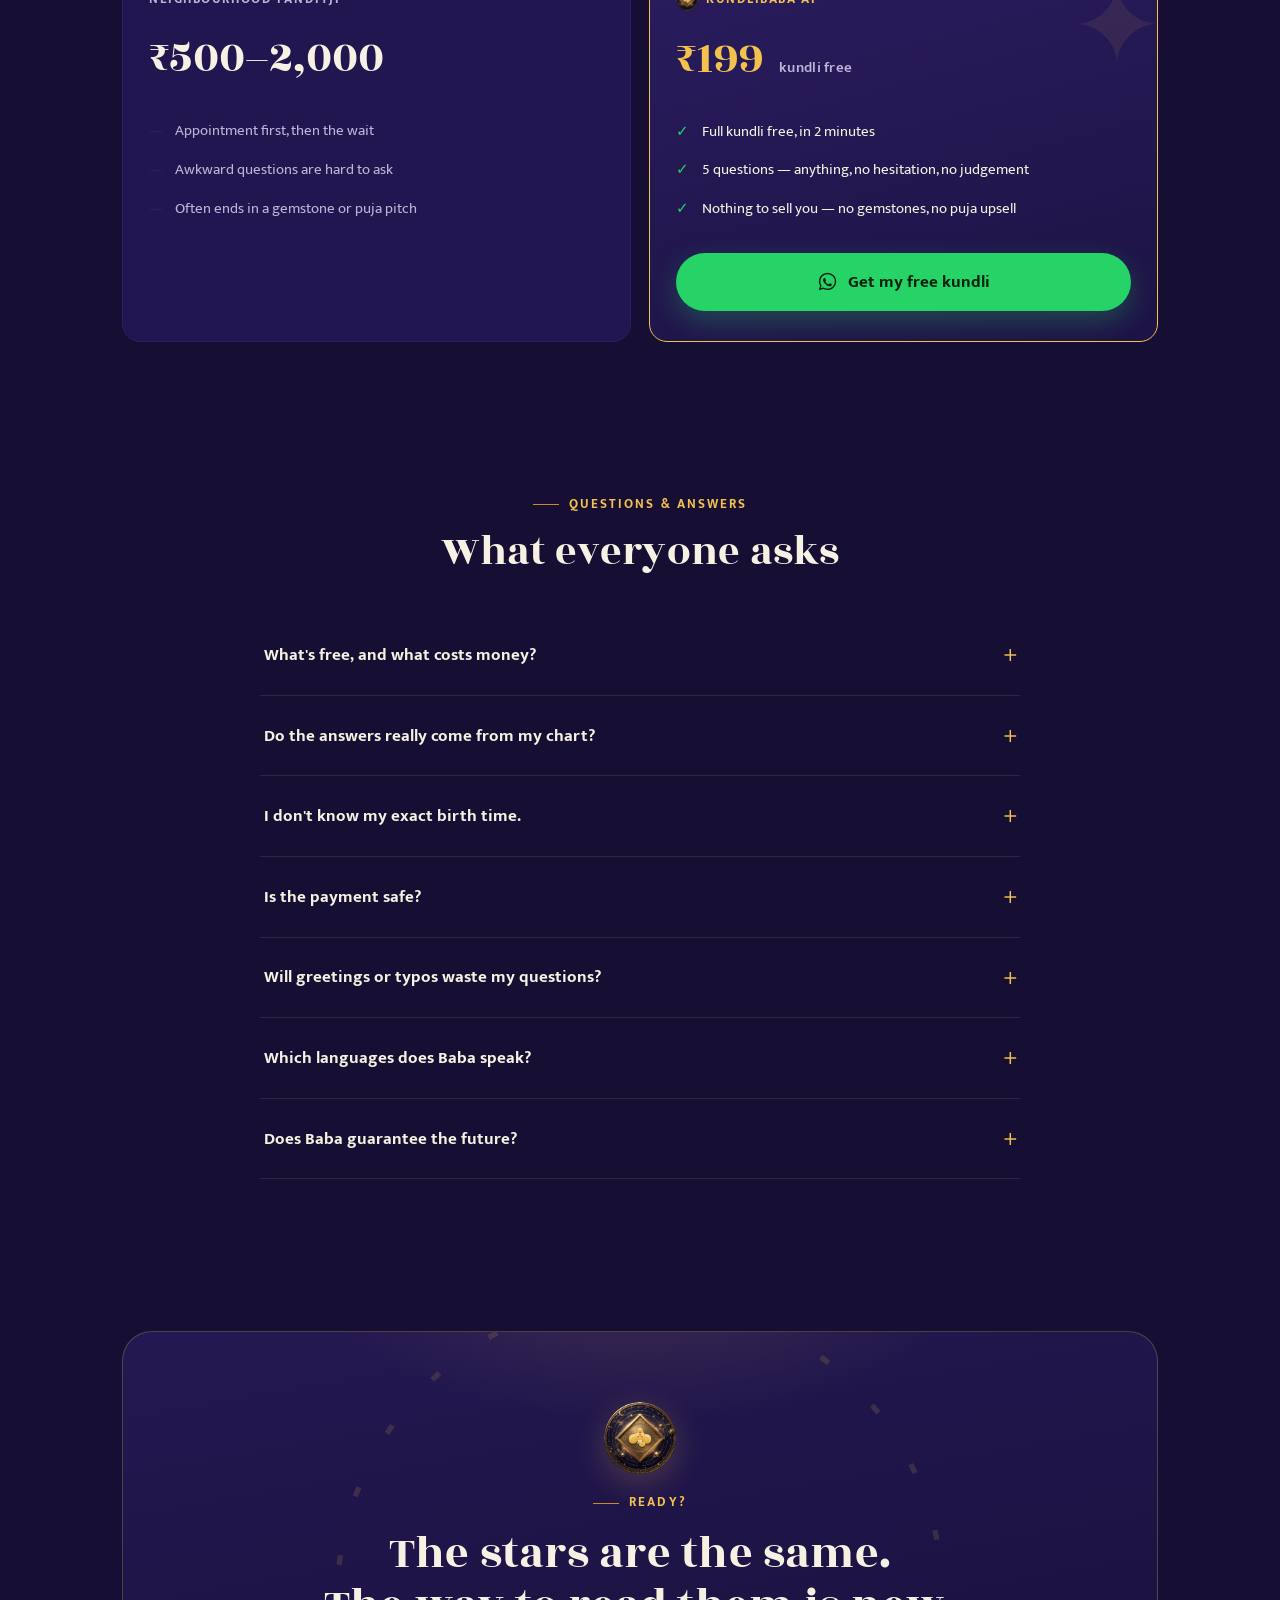
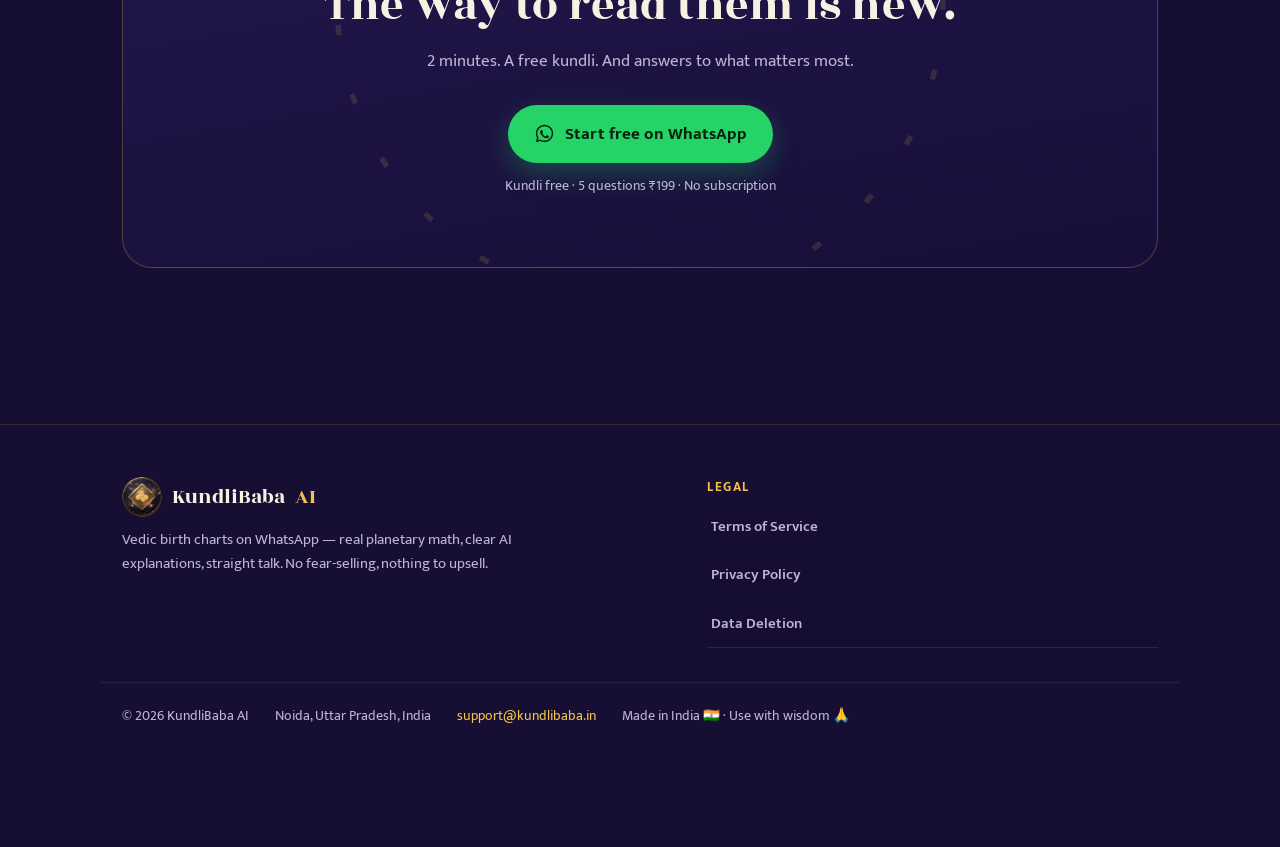
==== commit 8b584ac0: "Update brand mark to celestial Ganesha logo (v6). Co-authored-by: Cursor <cursoragent@cursor.com>" ====
--- a/index.html
+++ b/index.html
@@ -10,27 +10,27 @@
 <meta property="og:type" content="website">
 <meta property="og:url" content="https://kundlibaba.in">
 <meta property="og:site_name" content="KundliBaba AI">
-<meta property="og:image" content="https://kundlibaba.in/logo/icon-1024.png?v=5">
+<meta property="og:image" content="https://kundlibaba.in/logo/icon-1024.png?v=6">
 <meta property="og:image:width" content="1024">
 <meta property="og:image:height" content="1024">
-<meta property="og:image:alt" content="KundliBaba AI — Cosmic Yantra brand mark">
+<meta property="og:image:alt" content="KundliBaba AI — celestial brand mark">
 <meta name="twitter:card" content="summary">
 <meta name="twitter:title" content="KundliBaba AI — Free kundli on WhatsApp, 2 minutes">
 <meta name="twitter:description" content="Send 'Hi' on WhatsApp. Get your full Vedic kundli free. 5 personal questions for ₹199 via UPI. 9 Indian languages.">
-<meta name="twitter:image" content="https://kundlibaba.in/logo/icon-1024.png?v=5">
-<link rel="shortcut icon" href="logo/favicon-32.png?v=5">
-<meta name="msapplication-TileImage" content="logo/icon-512.png?v=5">
+<meta name="twitter:image" content="https://kundlibaba.in/logo/icon-1024.png?v=6">
+<link rel="shortcut icon" href="logo/favicon-32.png?v=6">
+<meta name="msapplication-TileImage" content="logo/icon-512.png?v=6">
 <meta name="msapplication-TileColor" content="#160F33">
-<link rel="manifest" href="site.webmanifest?v=5">
-<link rel="icon" href="logo/icon-circle.svg?v=5" type="image/svg+xml">
-<link rel="icon" href="logo/favicon-16.png?v=5" type="image/png" sizes="16x16">
-<link rel="icon" href="logo/favicon-32.png?v=5" type="image/png" sizes="32x32">
-<link rel="icon" href="logo/favicon-48.png?v=5" type="image/png" sizes="48x48">
-<link rel="icon" href="logo/icon-64.png?v=5" type="image/png" sizes="64x64">
-<link rel="icon" href="logo/icon-192.png?v=5" type="image/png" sizes="192x192">
-<link rel="apple-touch-icon" href="logo/icon-180.png?v=5" sizes="180x180">
-<link rel="apple-touch-icon" href="logo/dp-circle-640.png?v=5" sizes="640x640">
-<script type="application/ld+json">{"@context":"https://schema.org","@type":"Organization","name":"KundliBaba AI","url":"https://kundlibaba.in","logo":"https://kundlibaba.in/logo/icon-1024.png?v=5","description":"Vedic janm kundli on WhatsApp — real planetary math, clear AI explanations in 9 Indian languages. Free kundli; 5 personal questions for ₹199.","contactPoint":{"@type":"ContactPoint","email":"support@kundlibaba.in","contactType":"customer support"}}</script>
+<link rel="manifest" href="site.webmanifest?v=6">
+<link rel="icon" href="logo/icon-192.png?v=6" type="image/png" sizes="192x192">
+<link rel="icon" href="logo/favicon-16.png?v=6" type="image/png" sizes="16x16">
+<link rel="icon" href="logo/favicon-32.png?v=6" type="image/png" sizes="32x32">
+<link rel="icon" href="logo/favicon-48.png?v=6" type="image/png" sizes="48x48">
+<link rel="icon" href="logo/icon-64.png?v=6" type="image/png" sizes="64x64">
+<link rel="icon" href="logo/icon-192.png?v=6" type="image/png" sizes="192x192">
+<link rel="apple-touch-icon" href="logo/icon-180.png?v=6" sizes="180x180">
+<link rel="apple-touch-icon" href="logo/dp-circle-640.png?v=6" sizes="640x640">
+<script type="application/ld+json">{"@context":"https://schema.org","@type":"Organization","name":"KundliBaba AI","url":"https://kundlibaba.in","logo":"https://kundlibaba.in/logo/icon-1024.png?v=6","description":"Vedic janm kundli on WhatsApp — real planetary math, clear AI explanations in 9 Indian languages. Free kundli; 5 personal questions for ₹199.","contactPoint":{"@type":"ContactPoint","email":"support@kundlibaba.in","contactType":"customer support"}}</script>
 <link rel="preconnect" href="https://fonts.googleapis.com">
 <link rel="preconnect" href="https://fonts.gstatic.com" crossorigin>
 <link href="https://fonts.googleapis.com/css2?family=Rozha+One&family=Mukta:wght@400;500;600;700&family=Noto+Sans+Devanagari:wght@400;600;700&family=Noto+Sans+Gurmukhi:wght@400;600;700&family=Noto+Sans+Gujarati:wght@400;600;700&family=Noto+Sans+Bengali:wght@400;600;700&family=Noto+Sans+Tamil:wght@400;600;700&family=Noto+Sans+Telugu:wght@400;600;700&display=swap" rel="stylesheet">
@@ -353,7 +353,7 @@
 <nav>
   <div class="wrap nav-in">
     <a class="logo" href="#top" aria-label="KundliBaba AI home">
-      <img class="logo-mark" src="logo/icon-circle.svg?v=5" width="32" height="32" alt="">
+      <img class="logo-mark" src="logo/icon-192.png?v=6" width="32" height="32" alt="">
       KundliBaba <b>AI</b>
     </a>
     <div class="nav-right">
@@ -507,7 +507,7 @@
     <h2 class="reveal" data-i18n="reportH2">Pandit-grade depth, <span style="color:var(--gold)">clearly explained</span></h2>
     <div class="report-grid">
       <div class="preview reveal" aria-label="Report sample">
-        <div class="preview-head"><img class="brand-icon" src="logo/icon-circle.svg?v=5" width="28" height="28" alt=""> <span data-i18n="prevHead">Your Kundli Report</span> <small data-i18n="prevSample">SAMPLE</small></div>
+        <div class="preview-head"><img class="brand-icon" src="logo/icon-192.png?v=6" width="28" height="28" alt=""> <span data-i18n="prevHead">Your Kundli Report</span> <small data-i18n="prevSample">SAMPLE</small></div>
         <div class="prow" data-i18n="prevRow1"><b>Ascendant:</b> Scorpio · <b>Moon sign:</b> Cancer · <b>Nakshatra:</b> Pushya</div>
         <div class="prow" data-i18n="prevRow2"><b>Your nature:</b> Deep and true-hearted — once you call someone your own, you…</div>
         <div class="prow locked"><span class="txt" data-i18n="prevRow3"><b>Career &amp; money:</b> Your 10th-house lord sits with the Sun, which means…</span><span class="lock-label" data-i18n="prevLock">🔒 Unlocks with the ₹199 pack</span></div>
@@ -537,7 +537,7 @@
     </div>
     <div class="chat reveal" aria-label="WhatsApp chat sample">
       <div class="chat-head">
-        <img class="chat-avatar" src="logo/icon-circle.svg?v=5" width="48" height="48" alt="KundliBaba AI logo" decoding="async">
+        <img class="chat-avatar" src="logo/icon-192.png?v=6" width="48" height="48" alt="KundliBaba AI logo" decoding="async">
         <div><b>KundliBaba AI</b><small data-i18n="chatOnline">online</small></div>
       </div>
       <div class="bubble from-user" data-i18n="chatU1">Baba, when will I get a job? 😅</div>
@@ -591,7 +591,7 @@
         </ul>
       </div>
       <div class="price-card hero-price reveal">
-        <p class="who"><img class="brand-icon" src="logo/icon-circle.svg?v=5" width="22" height="22" alt=""> KundliBaba AI</p>
+        <p class="who"><img class="brand-icon" src="logo/icon-192.png?v=6" width="22" height="22" alt=""> KundliBaba AI</p>
         <p class="amount" data-i18n="kbAmount">₹199 <small class="amount-sub">kundli free</small></p>
         <ul>
           <li data-i18n="kbLi1">Full kundli free, in 2 minutes</li>
@@ -647,7 +647,7 @@
   <div class="wrap">
     <div class="final reveal">
       <svg class="ring" viewBox="0 0 600 600" aria-hidden="true"><circle cx="300" cy="300" r="284" fill="none" stroke="#F2C14E" stroke-width="5" pathLength="27" stroke-dasharray=".14 .86"/></svg>
-      <img class="brand-mark brand-mark-xl" src="logo/icon-circle.svg?v=5" width="72" height="72" alt="">
+      <img class="brand-mark brand-mark-xl" src="logo/icon-192.png?v=6" width="72" height="72" alt="">
       <p class="eyebrow" style="justify-content:center" data-i18n="finalEyebrow">Ready?</p>
       <h2 data-i18n="finalH2">The stars are the same.<br>The way to read them is new.</h2>
       <p class="lead" style="text-align:center" data-i18n="finalLead">2 minutes. A free kundli. And answers to what matters most.</p>
@@ -661,7 +661,7 @@
 <footer>
   <div class="wrap foot-grid">
     <div class="foot-brand">
-      <a class="logo" href="#top"><img class="logo-mark" src="logo/icon-circle.svg?v=5" width="40" height="40" alt="">KundliBaba <b>AI</b></a>
+      <a class="logo" href="#top"><img class="logo-mark" src="logo/icon-192.png?v=6" width="40" height="40" alt="">KundliBaba <b>AI</b></a>
       <p data-i18n="footAbout">Vedic birth charts on WhatsApp — real planetary math, clear AI explanations, straight talk. No fear-selling, nothing to upsell.</p>
     </div>
     <div class="foot-legal">
@@ -684,7 +684,7 @@
 <!-- ================= STICKY MOBILE CTA ================= -->
 <div class="sticky-cta" id="stickyCta" aria-hidden="true">
   <div class="sticky-in">
-    <img class="sticky-brand" src="logo/icon-circle.svg?v=5" width="38" height="38" alt="">
+    <img class="sticky-brand" src="logo/icon-192.png?v=6" width="38" height="38" alt="">
     <div class="price"><span data-i18n="stickyPrice">FREE</span><small data-i18n="stickySub">kundli · 5 Qs ₹199</small></div>
     <a class="btn btn-wa wa-link" href="#"><span data-i18n="stickyCta">Chat on WhatsApp</span></a>
   </div>
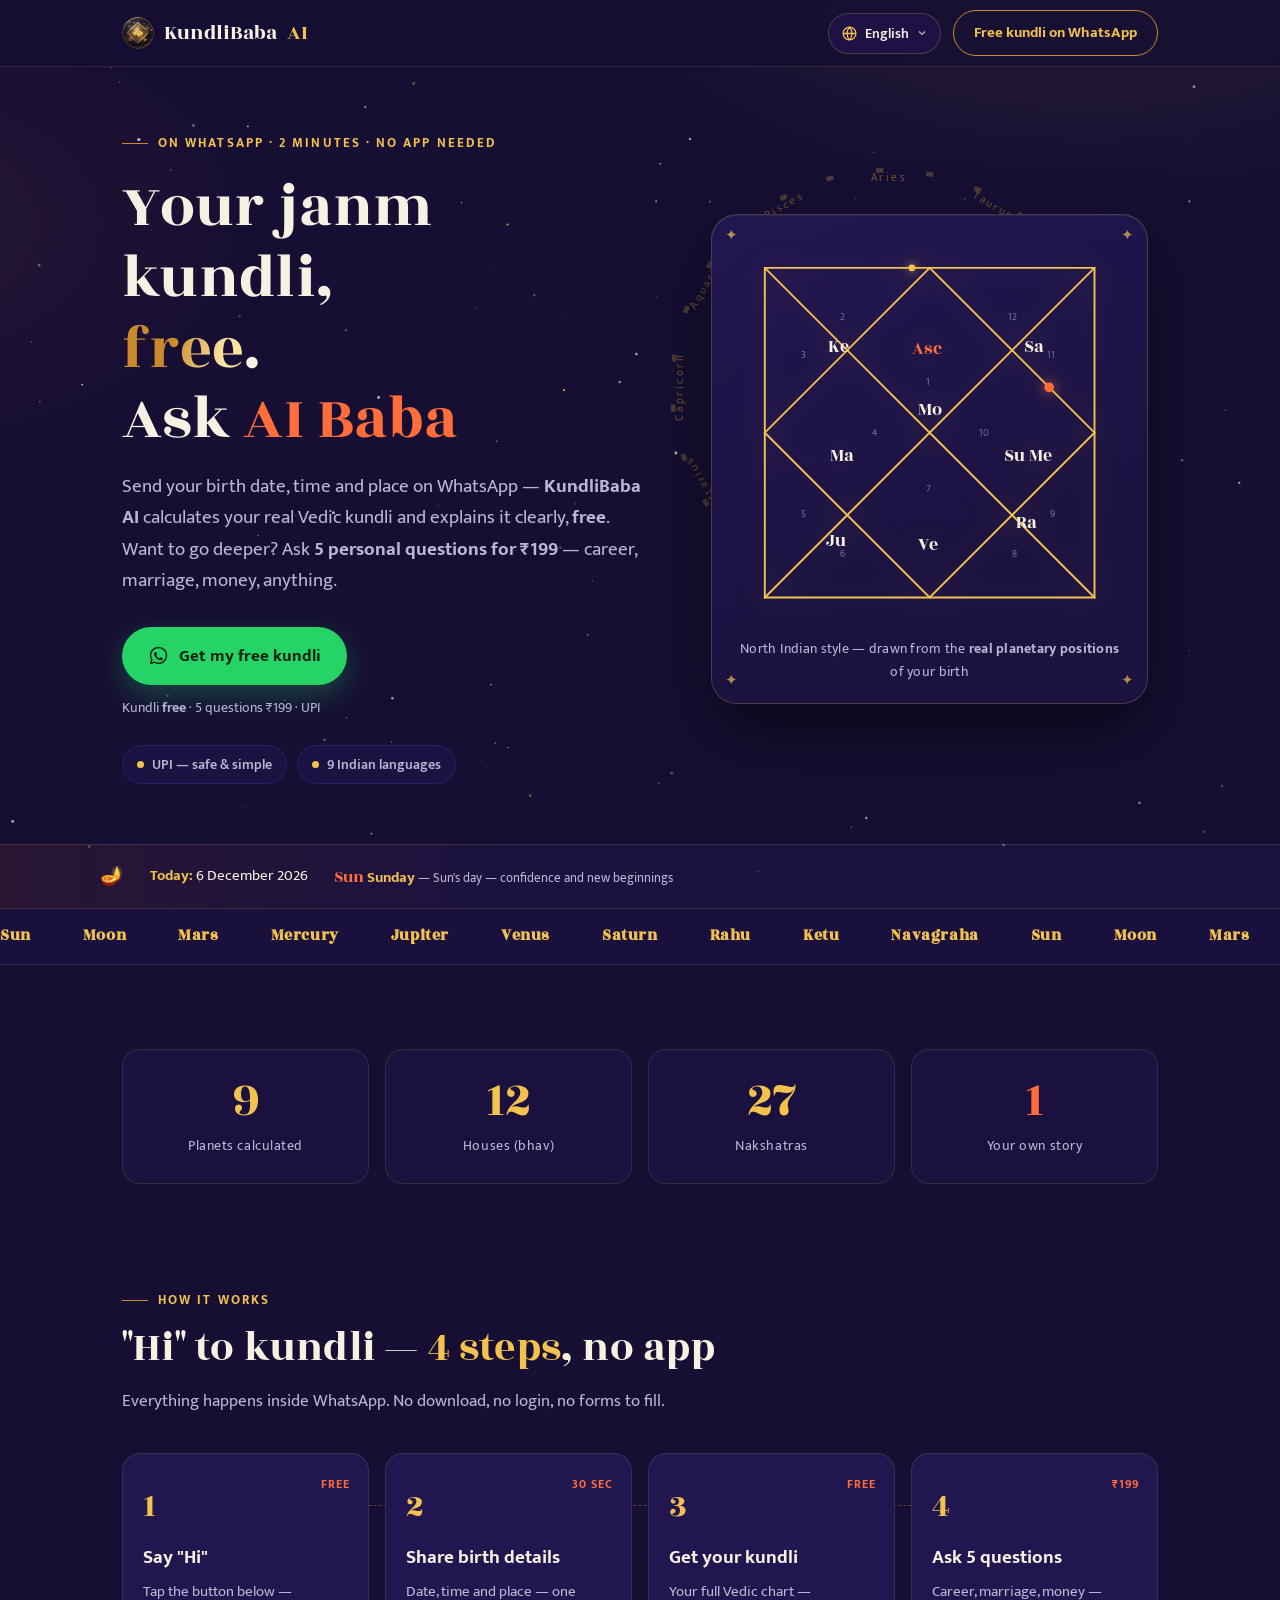
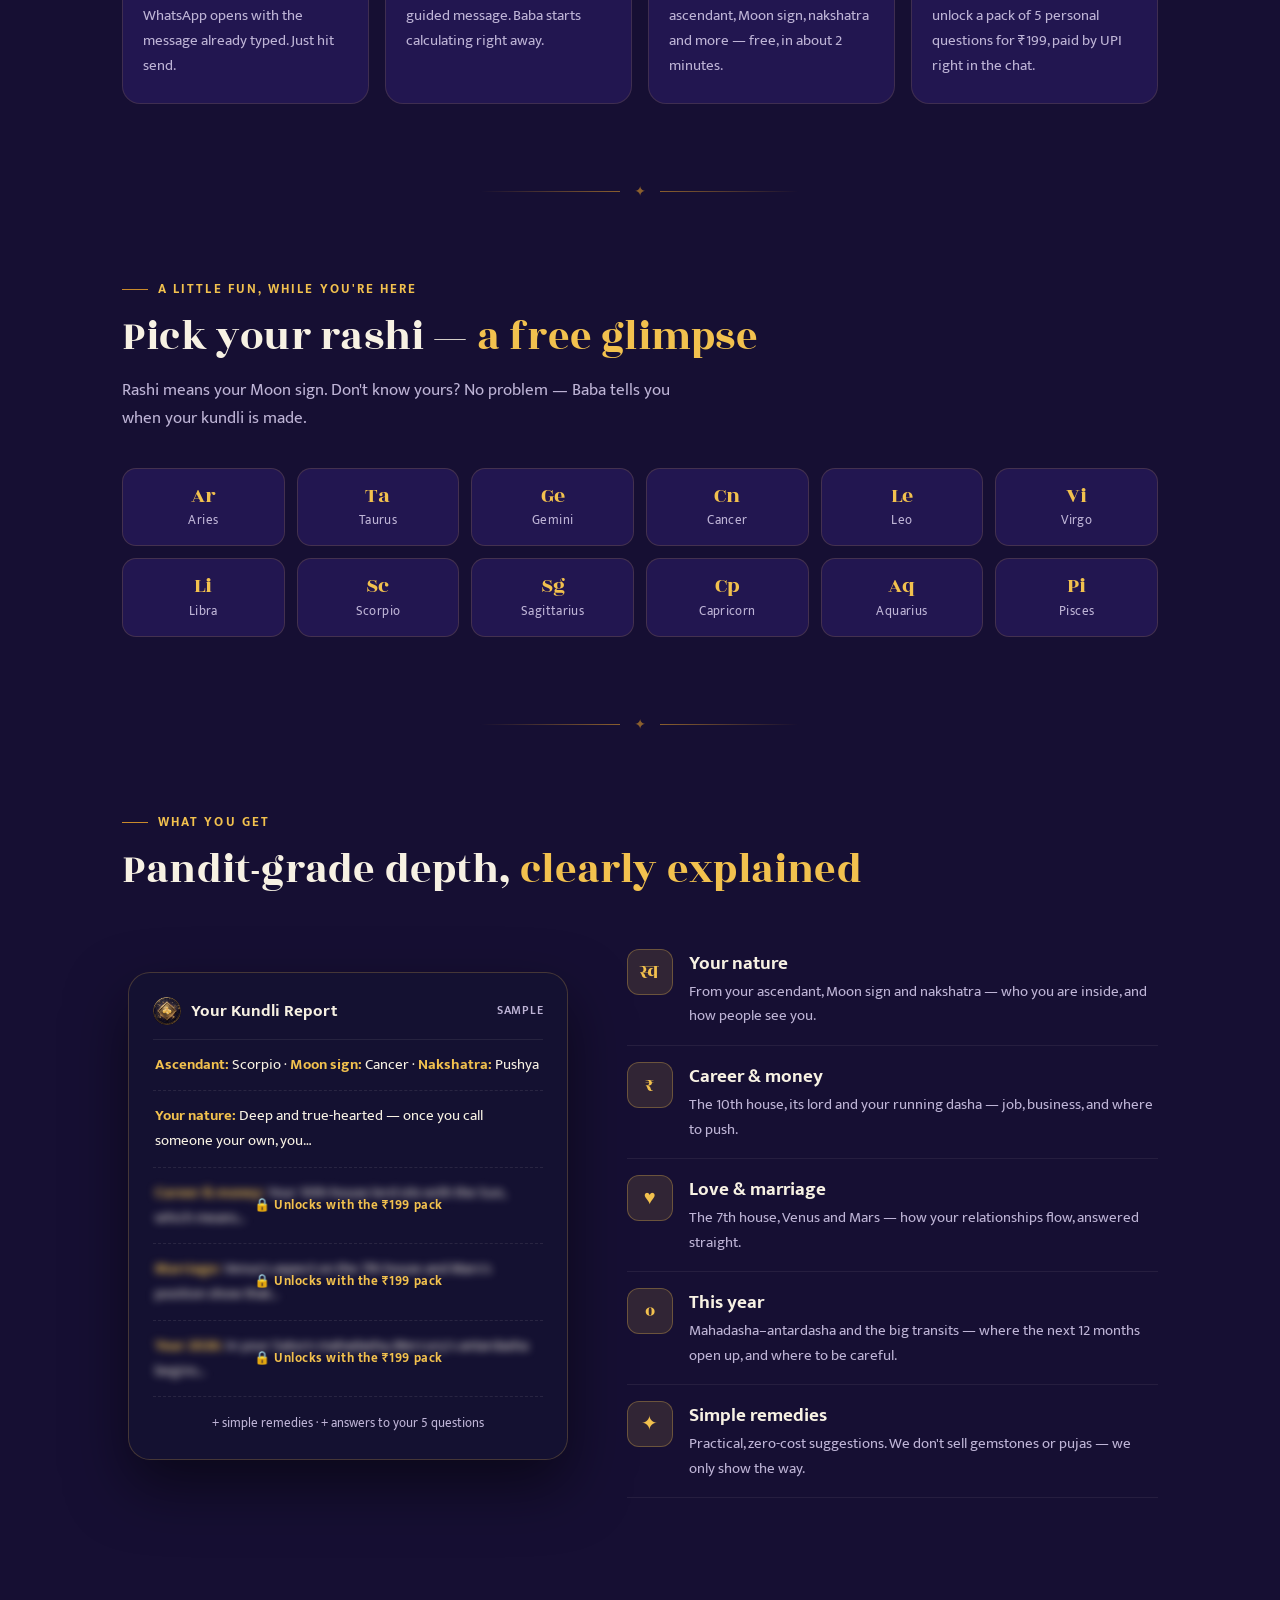
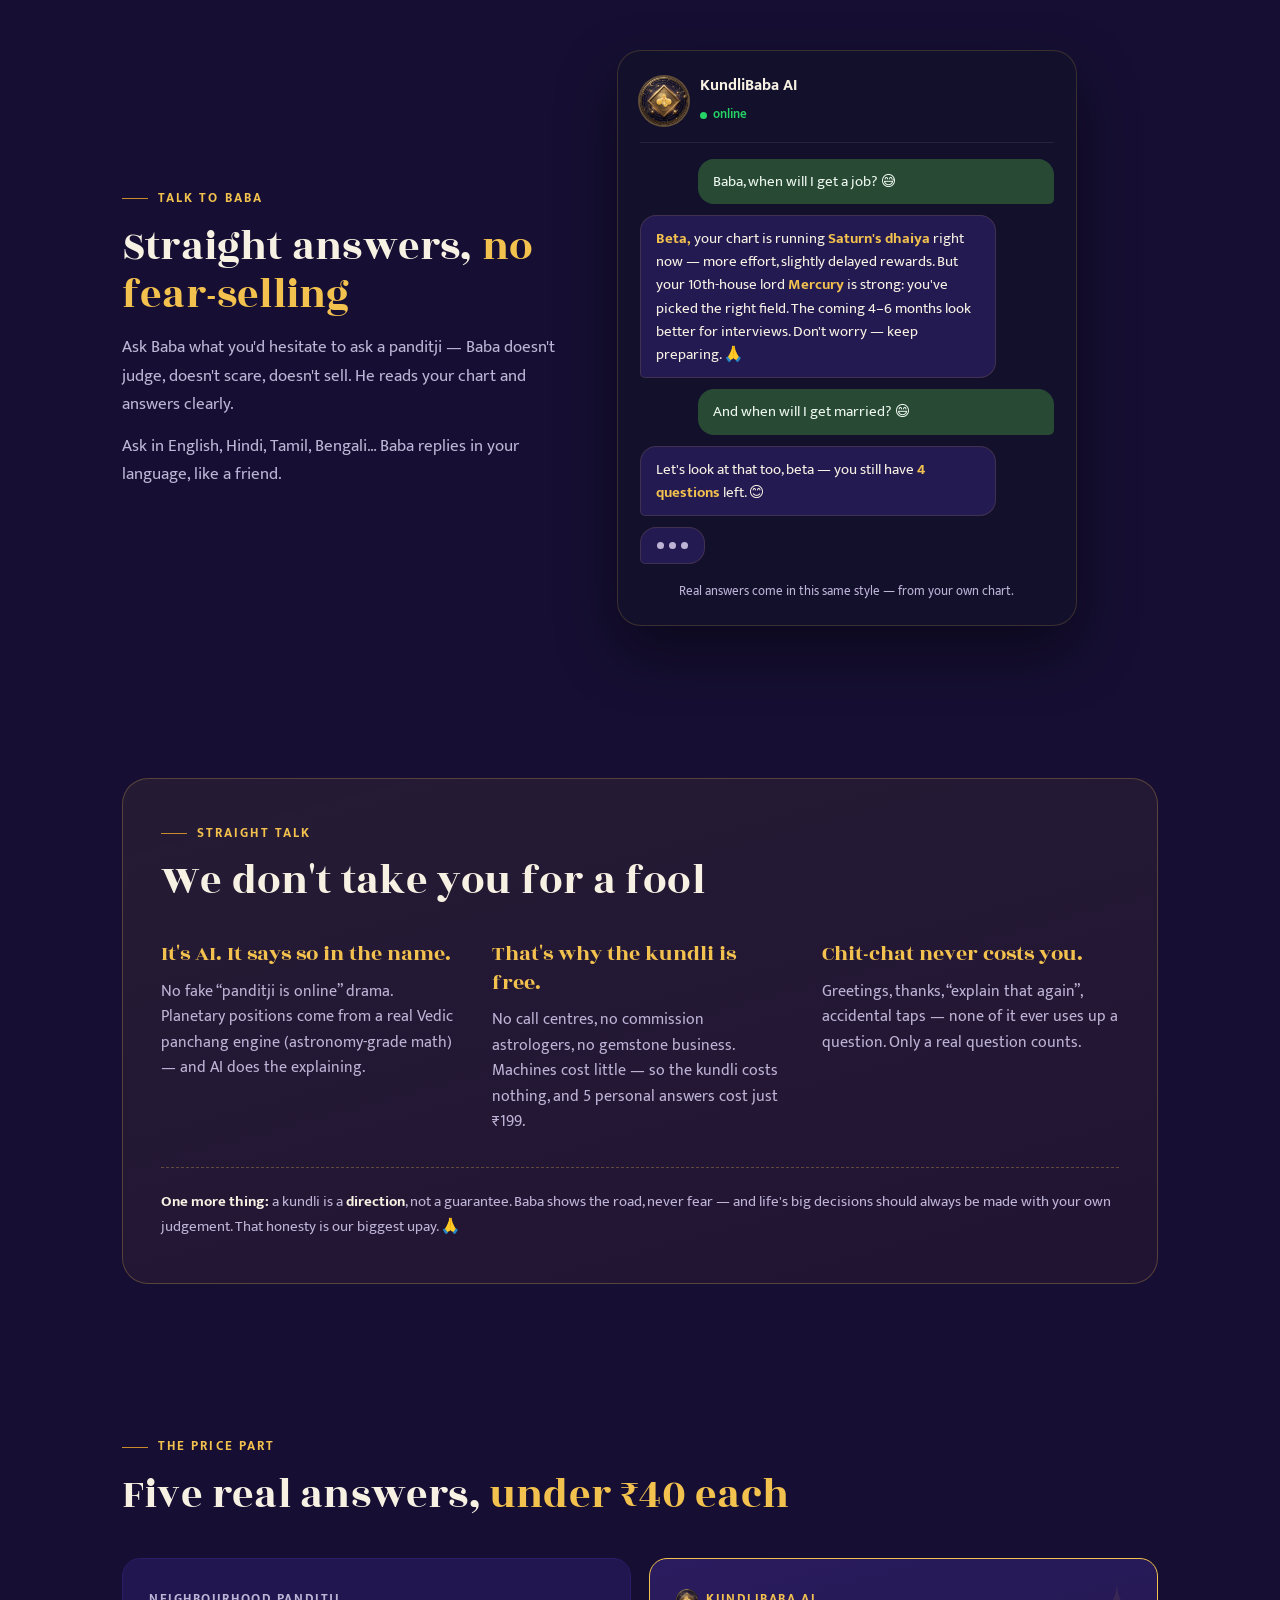
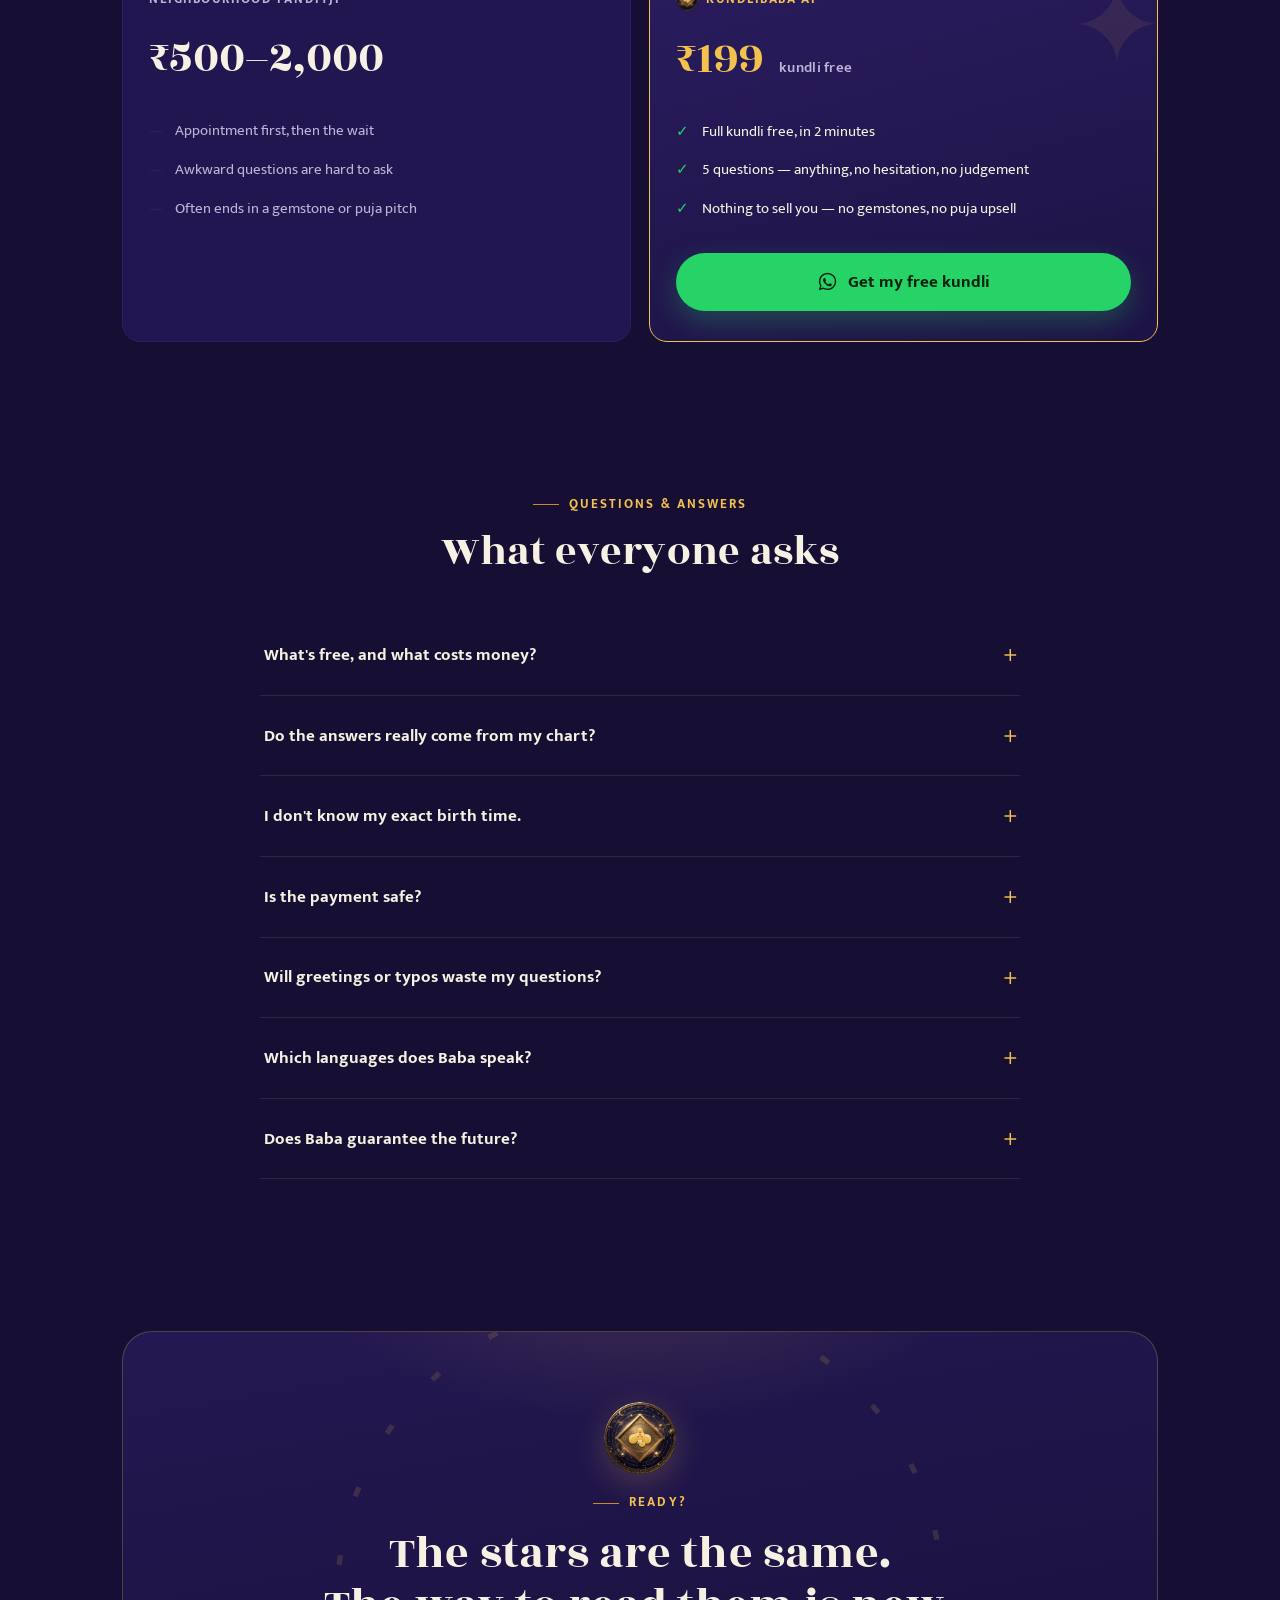
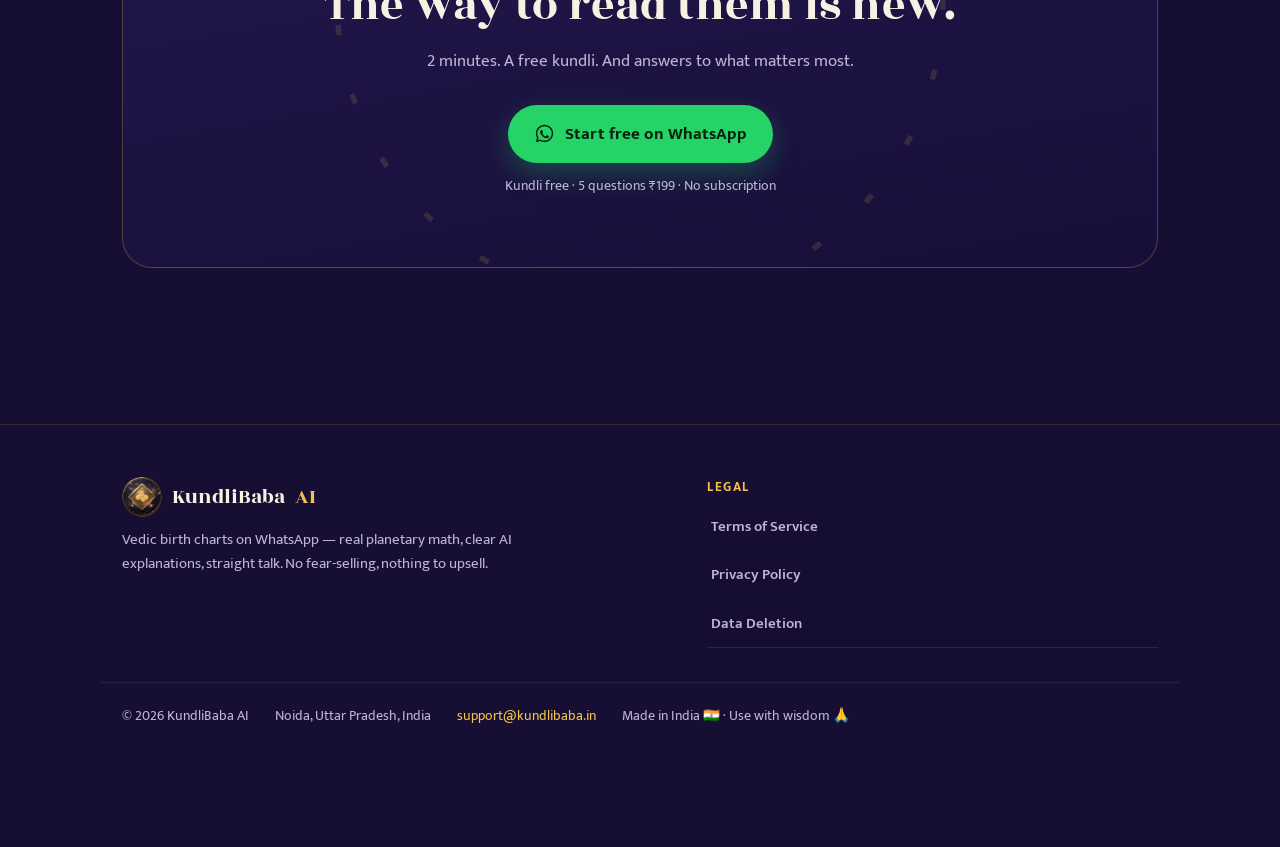
==== commit 95364460: "Fix hero H1: kundli is free, not ₹199. Aligns the headline with the rest of the page — ₹199 is for 5" ====
--- a/index.html
+++ b/index.html
@@ -377,7 +377,7 @@
       <p class="eyebrow" data-i18n="heroEyebrow">On WhatsApp · 2 minutes · No app needed</p>
       <h1>
         <span class="line" data-i18n="heroL1">Your janm kundli,</span>
-        <span class="line" data-i18n="heroL2"><span class="gold-shimmer">just ₹199</span>.</span>
+        <span class="line" data-i18n="heroL2"><span class="gold-shimmer">free</span>.</span>
         <span class="line" data-i18n="heroL3">Ask <span class="accent">AI Baba</span></span>
       </h1>
       <p class="lead" data-i18n="heroLead">Send your birth date, time and place on WhatsApp — <b>KundliBaba AI</b> calculates your real Vedic kundli and explains it clearly, <b>free</b>. Want to go deeper? Ask <b>5 personal questions for ₹199</b> — career, marriage, money, anything.</p>
@@ -690,7 +690,7 @@
   </div>
 </div>
 
-<script src="i18n.js?v=6"></script>
+<script src="i18n.js?v=7"></script>
 <script>
 /* ================== SET THIS ONCE ==================
    Your WhatsApp Business number (country code, no +).   */
